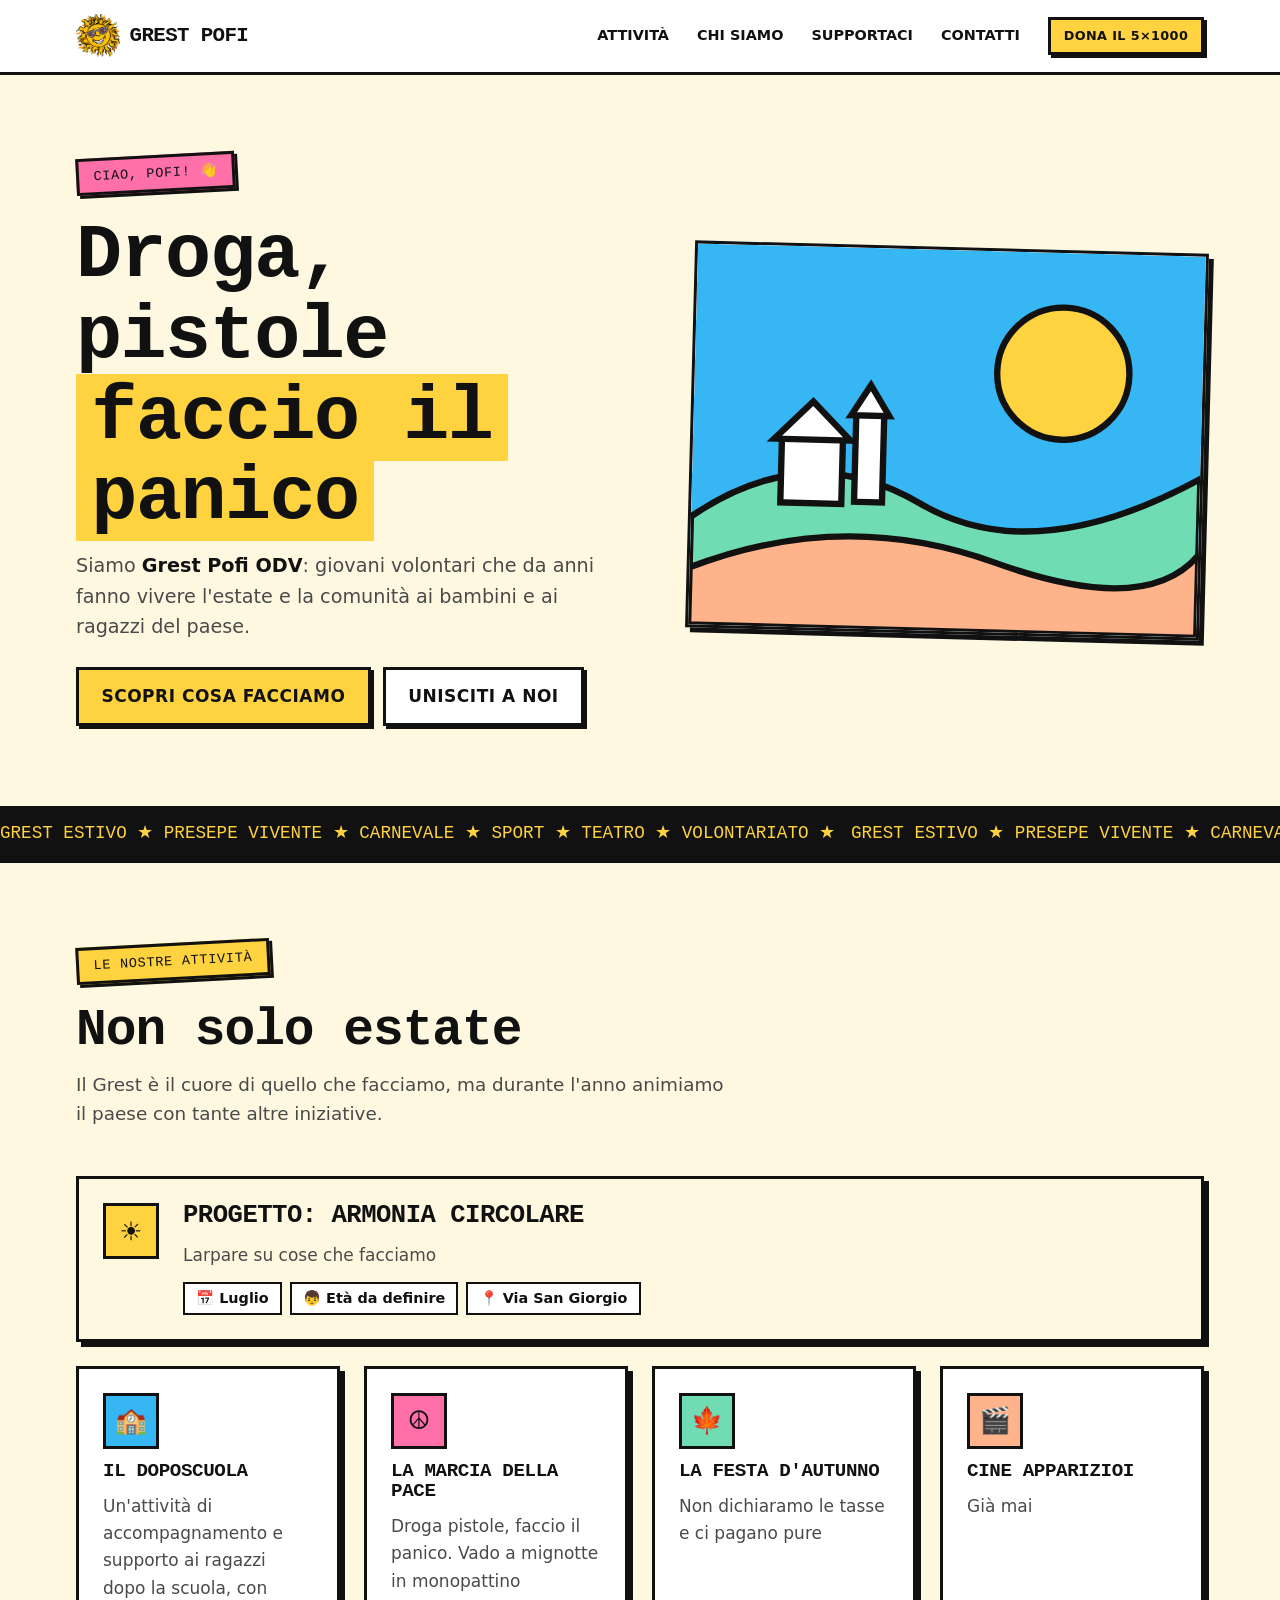
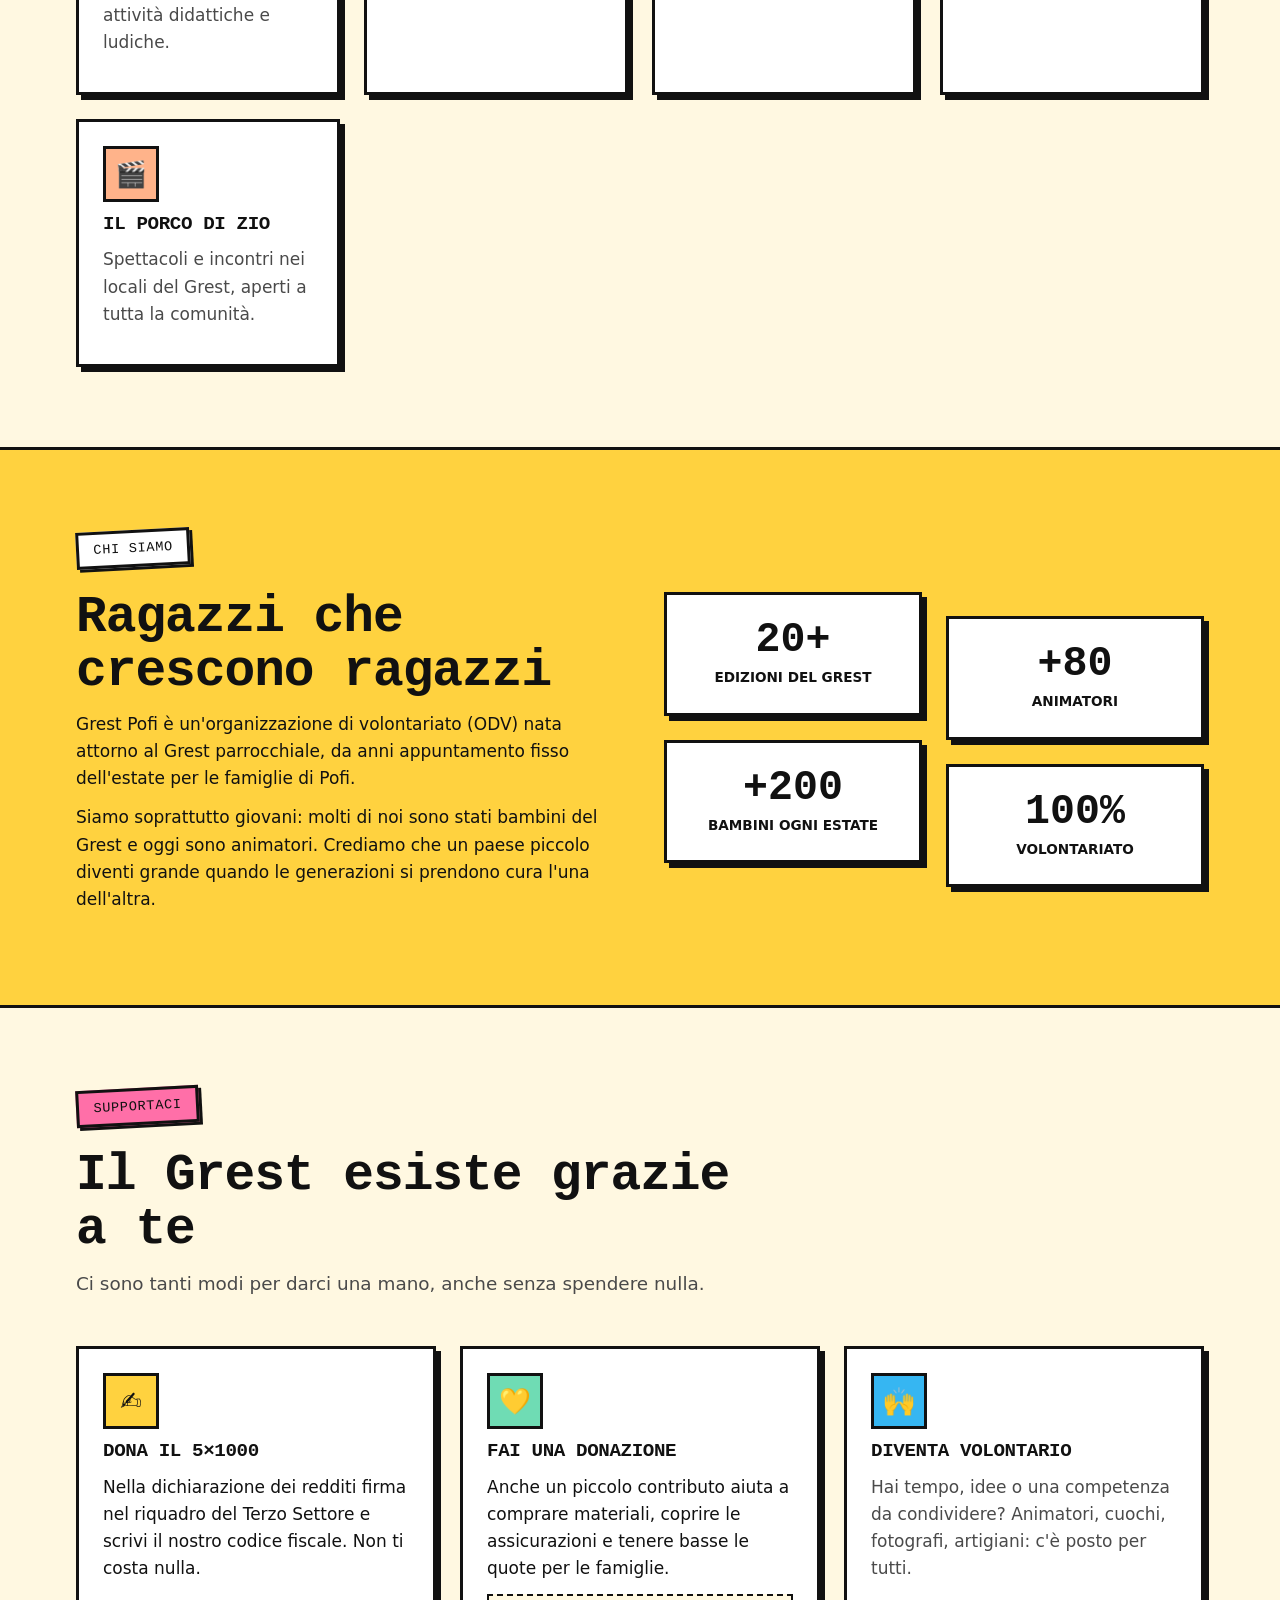
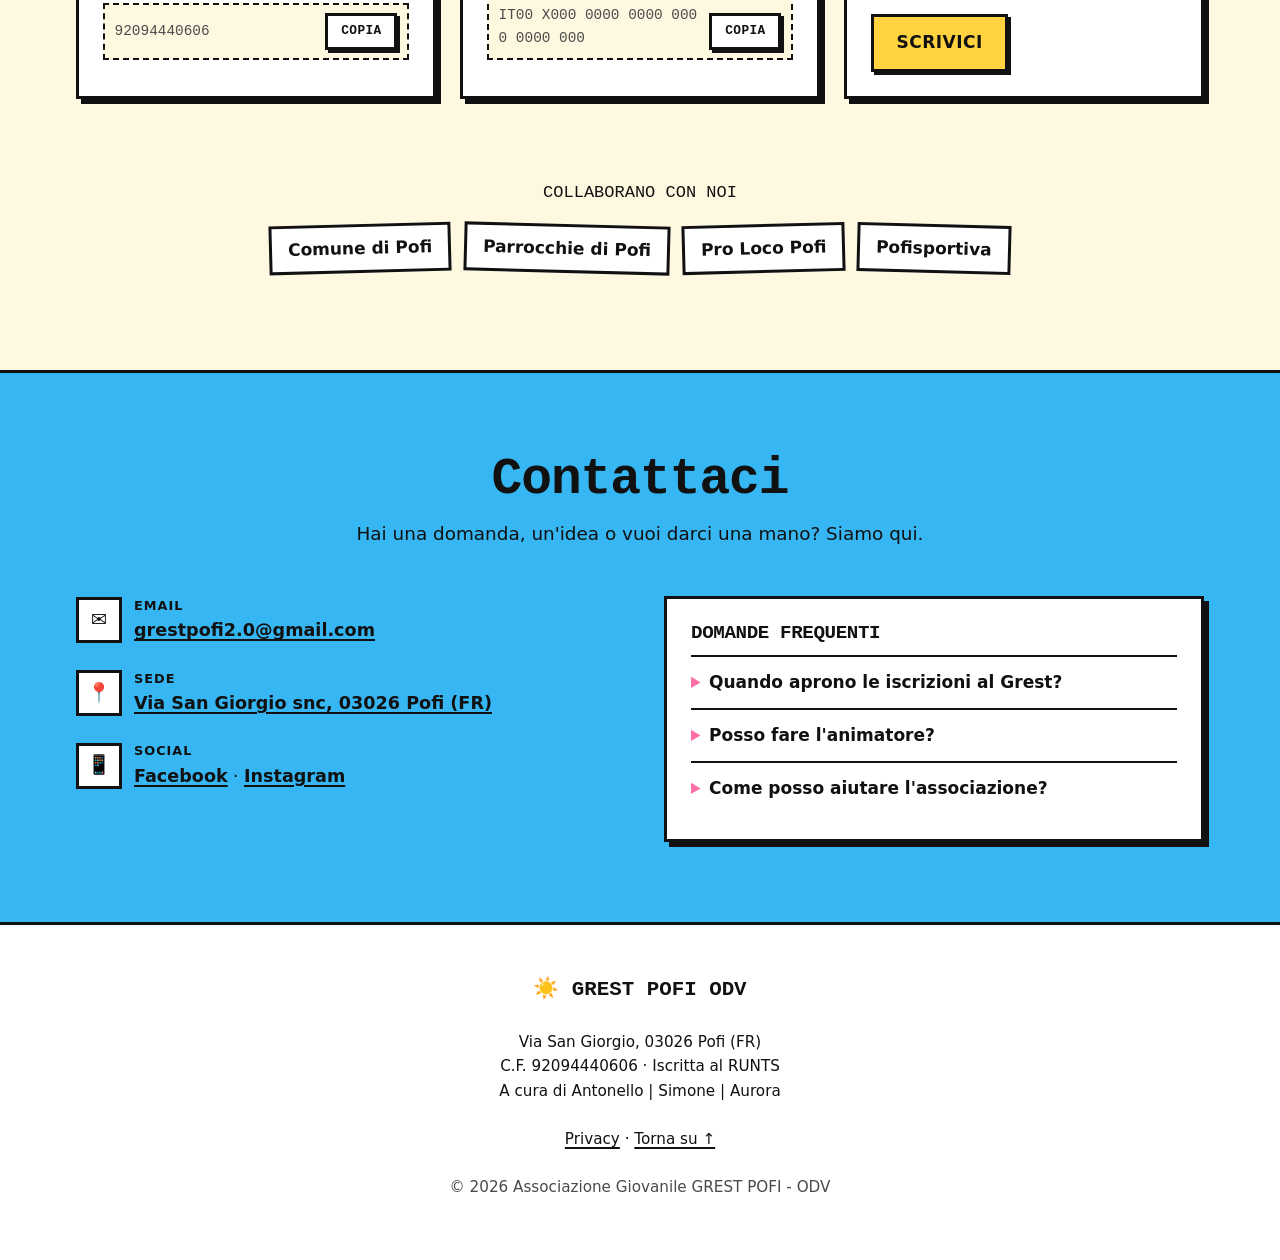
==== index.html @ de5d5ca7 "Piccoli aggiustamenti" ====
<!DOCTYPE html>
<html lang="it">

<head>
  <meta charset="UTF-8">
  <meta name="viewport" content="width=device-width, initial-scale=1.0">
  <title>Grest Pofi ODV – Estate, comunità e volontariato a Pofi</title> 
  <meta name="description" content="Grest Pofi ODV: associazione di volontariato che da anni organizza il Grest estivo e iniziative per bambini, ragazzi e famiglie a Pofi (FR).">
  <link rel="icon" href="img/SOLESPILLA.png" type="image/svg+xml">

  <!-- Anteprima quando il link viene condiviso su WhatsApp/Facebook -->
  <meta property="og:title" content="Grest Pofi ODV">
  <meta property="og:description" content="Estate, comunità e volontariato a Pofi (FR).">
  <meta property="og:type" content="website">

  <!-- DA FARE: aggiungere un'immagine 1200x630 e il dominio definitivo -->
  <!-- <meta property="og:image" content="https://www.grestpofi.it/img/anteprima.jpg"> -->

  <link rel="stylesheet" href="css/style.css">
</head>


<body>
  
  <a class="skip-link" href="#attivita">Salta al contenuto</a>

  <!-- ===================== MENU ===================== -->
  <header class="site-header">
    <nav class="nav container" aria-label="Menu principale">
      <a href="#home" class="nav__logo">
        <img src="img/SOLESPILLA.png" alt="" width="44" height="40">
        <span>GREST POFI</span>
      </a>

      <button class="nav__toggle" aria-expanded="false" aria-controls="nav-menu">
        <span class="sr-only">Apri il menu</span>
        <span class="nav__burger" aria-hidden="true"></span>
      </button>

      <ul class="nav__menu" id="nav-menu">
        <li><a href="#attivita">Attività</a></li>
        <li><a href="#chi-siamo">Chi siamo</a></li>
        <li><a href="#supportaci">Supportaci</a></li>
        <li><a href="#contatti">Contatti</a></li>
        <!-- Quando gli articoli saranno pronti, togliete il commento alla riga sotto -->
        <!-- <li><a href="articoli.html">Articoli</a></li> -->
        <li><a href="#supportaci" class="btn btn--primary btn--small">Dona il 5×1000</a></li>
      </ul>
    </nav>
  </header>

  <main>

    <!-- ===================== 1. SPLASH ===================== -->
    <section class="hero" id="home">
      <div class="container hero__inner">
        <div class="hero__text">
          <p class="sticker sticker--pink">Ciao, Pofi! 👋</p>
          <h1 class="hero__title">
            Droga, pistole<br>
            <span class="highlight">faccio il panico</span>
          </h1>
          <p class="hero__subtitle">
            Siamo <strong>Grest Pofi ODV</strong>: giovani volontari che da anni fanno vivere
            l'estate e la comunità ai bambini e ai ragazzi del paese.
          </p>
          <div class="hero__actions">
            <a href="#attivita" class="btn btn--primary">Scopri cosa facciamo</a>
            <a href="#supportaci" class="btn">Unisciti a noi</a>
          </div>
        </div>

        <!-- Riquadro immagine: sostituite il disegno con una foto
             <img src="img/hero.jpg" alt="Descrizione della foto"> -->
        <figure class="hero__media box">
          <svg viewBox="0 0 400 300" role="img" aria-label="Illustrazione: il sole sopra le colline di Pofi">
            <rect width="400" height="300" fill="var(--c-sky)"/>
            <circle cx="290" cy="95" r="52" fill="var(--c-sun)" stroke="var(--c-ink)" stroke-width="5"/>
            <path d="M0 215 Q90 150 180 200 T400 175 V300 H0Z" fill="var(--c-mint)" stroke="var(--c-ink)" stroke-width="5"/>
            <path d="M0 255 Q120 205 240 245 T400 235 V300 H0Z" fill="var(--c-peach)" stroke="var(--c-ink)" stroke-width="5"/>
            <g fill="var(--c-paper)" stroke="var(--c-ink)" stroke-width="5">
              <rect x="70" y="150" width="48" height="52"/>
              <path d="M64 152 L94 122 L124 152Z"/>
              <rect x="128" y="130" width="22" height="70"/>
              <path d="M124 132 L139 108 L154 132Z"/>
            </g>
          </svg>
        </figure>
      </div>

      <!-- Nastro scorrevole: per cambiare le parole modificate entrambe le liste -->
      <div class="ribbon" aria-hidden="true">
        <div class="ribbon__track">
          <span>Grest estivo ★ Presepe Vivente ★ Carnevale ★ Sport ★ Teatro ★ Volontariato ★</span>
          <span>Grest estivo ★ Presepe Vivente ★ Carnevale ★ Sport ★ Teatro ★ Volontariato ★</span>
        </div>
      </div>
    </section>

    <!-- ===================== 2. LE NOSTRE ATTIVITÀ ===================== -->
    <section class="section" id="attivita">
      <div class="container">
        <header class="section__head">
          <p class="sticker">Le nostre attività</p>
          <h2>Non solo estate</h2>
          <p>Il Grest è il cuore di quello che facciamo, ma durante l'anno animiamo il paese con tante altre iniziative.</p>
        </header>

        <!-- Per aggiungere un'attività: copiate un blocco <article class="card"> ... </article>
             Colori dell'icona: icon--sun, icon--pink, icon--sky, icon--mint, icon--peach -->
        <div class="cards">
          <article class="card card--featured">
            <div class="icon icon--sun" aria-hidden="true">☀️</div>
            <div>
              <h3>Progetto: Armonia Circolare</h3>
              <p>Larpare su cose che facciamo </p>
              <!-- DA COMPLETARE: età, periodo, orari -->
              <ul class="tags">
                <li>📅 Luglio</li>
                <li>👦 Età da definire</li>
                <li>📍 Via San Giorgio</li>
              </ul>
            </div>
          </article>

          <article class="card">
            <div class="icon icon--sky" aria-hidden="true">🏫</div>
            <h3>Il Doposcuola</h3>
            <p>Un'attività di accompagnamento e supporto ai ragazzi dopo la scuola, con attività didattiche e ludiche.</p>
          </article>

          <article class="card">
            <div class="icon icon--pink" aria-hidden="true">☮️</div>
            <h3>La Marcia della pace</h3>
            <p>Droga pistole, faccio il panico. Vado a mignotte in monopattino</p>
          </article>

          <article class="card">
            <div class="icon icon--mint" aria-hidden="true">🍁</div>
            <h3>La festa d'autunno</h3>
            <p>Non dichiaramo le tasse e ci pagano pure</p>
          </article>

          <article class="card">
            <div class="icon icon--peach" aria-hidden="true">🎬</div>
            <h3>Cine apparizioi</h3>
            <p>Già mai</p>
          </article>

            <article class="card">
            <div class="icon icon--peach" aria-hidden="true">🎬</div>
            <h3>Il porco di Zio</h3>
            <p>Spettacoli e incontri nei locali del Grest, aperti a tutta la comunità.</p>
          </article>


        </div>
      </div>
    </section>

    <!-- ===================== 3. CHI SIAMO ===================== -->
    <section class="section section--sun" id="chi-siamo">
      <div class="container split">
        <div>
          <p class="sticker sticker--paper">Chi siamo</p>
          <h2>Ragazzi che crescono ragazzi</h2>
          <p>
            Grest Pofi è un'organizzazione di volontariato (ODV) nata attorno al Grest parrocchiale,
            da anni appuntamento fisso dell'estate per le famiglie di Pofi.
          </p>
          <p>
            Siamo soprattutto giovani: molti di noi sono stati bambini del Grest e oggi sono animatori.
            Crediamo che un paese piccolo diventi grande quando le generazioni si prendono cura l'una dell'altra.
          </p>
        </div>

        <!-- DA COMPLETARE: numeri veri -->
        <div class="stats">
          <p class="box stat"><strong>20+</strong> <span>Edizioni del Grest</span></p>
          <p class="box stat"><strong>+80</strong> <span>Animatori</span></p>
          <p class="box stat"><strong>+200</strong> <span>Bambini ogni estate</span></p>
          <p class="box stat"><strong>100%</strong> <span>Volontariato</span></p>
        </div>
      </div>
    </section>

    <!-- ===================== 4. SUPPORTACI ===================== -->
    <section class="section" id="supportaci">
      <div class="container">
        <header class="section__head">
          <p class="sticker sticker--pink">Supportaci</p>
          <h2>Il Grest esiste grazie a te</h2>
          <p>Ci sono tanti modi per darci una mano, anche senza spendere nulla.</p>
        </header>

        <div class="cards cards--3">
          <article class="card">
            <div class="icon icon--sun" aria-hidden="true">✍️</div>
            <h3>Dona il 5×1000</h3>
            <p>Nella dichiarazione dei redditi firma nel riquadro del Terzo Settore e scrivi il nostro codice fiscale. Non ti costa nulla.</p>
            <p class="code-box">
              <span class="sr-only">Codice fiscale:</span>
              <!-- DA COMPLETARE --> <span id="cf">92094440606
              </span>
              <button class="btn btn--small" data-copy="#cf">Copia</button>
            </p>
          </article>

          <article class="card">
            <div class="icon icon--mint" aria-hidden="true">💛</div>
            <h3>Fai una donazione</h3>
            <p>Anche un piccolo contributo aiuta a comprare materiali, coprire le assicurazioni e tenere basse le quote per le famiglie.</p>
            <p class="code-box">
              <span class="sr-only">IBAN:</span>
              <!-- DA COMPLETARE --> <span id="iban">IT00 X000 0000 0000 0000 0000 000</span>
              <button class="btn btn--small" data-copy="#iban">Copia</button>
            </p>
          </article>

          <article class="card">
            <div class="icon icon--sky" aria-hidden="true">🙌</div>
            <h3>Diventa volontario</h3>
            <p>Hai tempo, idee o una competenza da condividere? Animatori, cuochi, fotografi, artigiani: c'è posto per tutti.</p>
            <a class="btn btn--primary" href="#contatti">Scrivici</a>
          </article>
        </div>

        <!-- Partner e sponsor: in futuro potete mettere i loghi al posto dei nomi -->
        <div class="partners">
          <p class="partners__title">Collaborano con noi</p>
          <ul class="partners__list">
            <li>Comune di Pofi</li>
            <li>Parrocchie di Pofi</li>
            <li>Pro Loco Pofi</li>
            <li>Pofisportiva</li>
          </ul>
        </div>
      </div>
    </section>

    <!-- ===================== 5. CONTATTACI ===================== -->
    <section class="section section--sky" id="contatti">
      <div class="container">
        <header class="section__head section__head--center">
          <h2>Contattaci</h2>
          <p>Hai una domanda, un'idea o vuoi darci una mano? Siamo qui.</p>
        </header>

        <div class="split split--top">
          <ul class="contact-list">
            <li>
              <span class="icon icon--small" aria-hidden="true">✉️</span>
              <div>
                <span class="contact-list__label">Email</span>
                <a href="mailto:grestpofi2.0@gmail.com">grestpofi2.0@gmail.com</a>
              </div>
            </li>
            <li>
              <span class="icon icon--small" aria-hidden="true">📍</span>
              <div>
                <span class="contact-list__label">Sede</span>
                <!-- Link a Google Maps invece della mappa incorporata: niente cookie, niente banner -->
                <a href="https://www.google.com/maps/search/?api=1&query=Via+San+Giorgio+03026+Pofi+FR" target="_blank" rel="noopener">
                  Via San Giorgio snc, 03026 Pofi (FR)
                </a>
              </div>
            </li>
            <li>
              <span class="icon icon--small" aria-hidden="true">📱</span>
              <div>
                <span class="contact-list__label">Social</span>
                <a href="https://www.facebook.com/GrestPofiPagina" target="_blank" rel="noopener">Facebook</a>
                ·
                <!-- DA VERIFICARE: indirizzo esatto del profilo Instagram -->
                <a href="https://www.instagram.com/grestpofi" target="_blank" rel="noopener">Instagram</a>
              </div>
            </li>
          </ul>

          <div class="card faq">
            <h3>Domande frequenti</h3>
            <details>
              <summary>Quando aprono le iscrizioni al Grest?</summary>
              <p>Di solito tra maggio e giugno. Pubblicheremo date e modalità qui sul sito.</p>
            </details>
            <details>
              <summary>Posso fare l'animatore?</summary>
              <p>Sì! Scrivici una email: ti spieghiamo età minima e percorso di formazione.</p>
            </details>
            <details>
              <summary>Come posso aiutare l'associazione?</summary>
              <p>Con il 5×1000, una donazione o il tuo tempo: trovi tutto nella sezione <a href="#supportaci">Supportaci</a>.</p>
            </details>
          </div>
        </div>
      </div>
    </section>

  </main>

  <!-- ===================== FOOTER ===================== -->
  <footer class="site-footer">
    <div class="container site-footer__inner">
      <p class="site-footer__brand">☀️ GREST POFI ODV</p>
      <p>
        Via San Giorgio, 03026 Pofi (FR)<br>
        C.F. 92094440606 · Iscritta al RUNTS<br>
        A cura di Antonello | Simone | Aurora
      </p>
      <p>
        <a href="privacy.html">Privacy</a> ·
        <a href="#home">Torna su ↑</a>
      </p>
      <p class="site-footer__copy">© <span data-year></span> Associazione Giovanile GREST POFI - ODV</p>
    </div>
  </footer>

  <script src="js/main.js"></script>
</body>
</html>
---- css/style.css ----
/* =========================================================
   GREST POFI ODV – Foglio di stile
   ---------------------------------------------------------
   Stile: "neo-brutalista" – bordi neri spessi, ombre piene
   sfalsate, angoli vivi, colori accesi da estate.

   PER IL DESIGNER: quasi tutto si cambia dalle VARIABILI
   della sezione 1 (colori, font, bordi, ombre, spazi).

   Indice:
   1. Variabili (design token)
   2. Font
   3. Base
   4. Componenti riutilizzabili (box, sticker, icon, btn, tags)
   5. Menu
   6. Sezioni della home
   7. Footer
   8. Articoli e pagine interne
   ========================================================= */


/* ---------- 1. VARIABILI ---------- */
:root {
  /* Palette */
  --c-ink:   #111111;   /* nero "inchiostro": testi, bordi, ombre */
  --c-paper: #ffffff;   /* card */
  --c-bg:    #fff8e1;   /* sfondo crema */
  --c-sun:   #ffd23f;   /* giallo sole – colore guida del Grest */
  --c-pink:  #ff6fa8;
  --c-sky:   #36b6f2;
  --c-mint:  #6fdcb4;
  --c-peach: #ffb38a;
  --c-muted: #4a4a4a;   /* testo secondario */

  /* Font (vedi sezione 2) */
  --font-body:    "Space Grotesk", system-ui, -apple-system, "Segoe UI", Roboto, sans-serif;
  --font-heading: "Space Mono", ui-monospace, "SF Mono", Menlo, Consolas, monospace;

  /* Il "tratto" brutalista */
  --border:    3px solid var(--c-ink);
  --shadow:    5px 5px 0 var(--c-ink);
  --shadow-sm: 3px 3px 0 var(--c-ink);
  --shadow-lg: 8px 8px 0 var(--c-ink);
  --radius:    0;      /* provate 12px per un look più morbido */

  /* Misure */
  --container: 1160px;
  --gutter:    1rem;
  --space-s:   .75rem;
  --space-m:   1.5rem;
  --space-l:   3rem;
  --space-xl:  5rem;
  --header-h:  72px;
}


/* ---------- 2. FONT ----------
   Space Grotesk (testi) e Space Mono (titoli) sono gratuiti.
   Mettete i file .woff2 nella cartella /fonts con questi nomi
   (istruzioni nel LEGGIMI). Finché non ci sono, il sito usa
   automaticamente i font di sistema. */
@font-face {
  font-family: "Space Grotesk";
  src: url("../fonts/space-grotesk-latin-variable.woff2") format("woff2");
  font-weight: 300 700;
  font-display: swap;
}
@font-face {
  font-family: "Space Mono";
  src: url("../fonts/space-mono-latin-700-normal.woff2") format("woff2");
  font-weight: 700;
  font-display: swap;
}


/* ---------- 3. BASE ---------- */
*, *::before, *::after { box-sizing: border-box; }

html { scroll-behavior: smooth; scroll-padding-top: calc(var(--header-h) + 8px); }

body {
  margin: 0;
  font-family: var(--font-body);
  font-size: 1.0625rem;
  line-height: 1.6;
  color: var(--c-ink);
  background: var(--c-bg);
}

h1, h2, h3 {
  font-family: var(--font-heading);
  font-weight: 700;
  line-height: 1.05;
  letter-spacing: -.02em;
  margin: 0 0 var(--space-s);
}
h2 { font-size: clamp(2rem, 5vw, 3.2rem); }
h3 { font-size: 1.2rem; text-transform: uppercase; }
p  { margin: 0 0 var(--space-s); }

img, svg { max-width: 100%; height: auto; display: block; }

a { color: var(--c-ink); text-decoration-thickness: 2px; text-underline-offset: 3px; }
a:hover { background: var(--c-sun); }

:focus-visible { outline: 3px solid var(--c-pink); outline-offset: 3px; }

.container { width: 100%; max-width: var(--container); margin-inline: auto; padding-inline: var(--gutter); }

.sr-only {
  position: absolute; width: 1px; height: 1px;
  overflow: hidden; clip: rect(0 0 0 0); white-space: nowrap;
}

.skip-link { position: absolute; left: -999px; top: 0; }
.skip-link:focus { left: var(--gutter); top: var(--gutter); z-index: 100; background: var(--c-sun); padding: .5rem 1rem; border: var(--border); }

@media (prefers-reduced-motion: reduce) {
  html { scroll-behavior: auto; }
  *, *::before, *::after { animation: none !important; transition: none !important; }
}


/* ---------- 4. COMPONENTI ---------- */

/* Riquadro brutalista di base: bordo + ombra */
.box {
  background: var(--c-paper);
  border: var(--border);
  border-radius: var(--radius);
  box-shadow: var(--shadow);
}

/* Etichetta tipo "adesivo", leggermente ruotata */
.sticker {
  display: inline-block;
  margin-bottom: var(--space-m);
  padding: .3rem .9rem;
  font-family: var(--font-heading);
  font-size: .85rem;
  text-transform: uppercase;
  letter-spacing: .05em;
  background: var(--c-sun);
  border: var(--border);
  box-shadow: var(--shadow-sm);
  transform: rotate(-3deg);
}
.sticker--pink  { background: var(--c-pink); }
.sticker--paper { background: var(--c-paper); }

/* Evidenziatore dietro una parola */
.highlight { background: var(--c-sun); padding-inline: .2em; box-decoration-break: clone; -webkit-box-decoration-break: clone; }

/* Quadratino colorato con icona */
.icon {
  display: grid; place-items: center;
  width: 56px; height: 56px; flex-shrink: 0;
  font-size: 1.6rem;
  background: var(--c-paper);
  border: var(--border);
  margin-bottom: var(--space-s);
}
.icon--small { width: 46px; height: 46px; font-size: 1.2rem; margin: 0; }
.icon--sun   { background: var(--c-sun); }
.icon--pink  { background: var(--c-pink); }
.icon--sky   { background: var(--c-sky); }
.icon--mint  { background: var(--c-mint); }
.icon--peach { background: var(--c-peach); }

/* Pulsanti */
.btn {
  display: inline-block;
  padding: .8rem 1.4rem;
  font: inherit; font-weight: 700;
  text-transform: uppercase; letter-spacing: .03em;
  color: var(--c-ink); text-decoration: none;
  background: var(--c-paper);
  border: var(--border);
  border-radius: var(--radius);
  box-shadow: var(--shadow-sm);
  cursor: pointer;
  transition: transform .12s, box-shadow .12s;
}
.btn:hover  { background: var(--c-paper); transform: translate(-2px, -2px); box-shadow: var(--shadow); }
.btn:active { transform: translate(3px, 3px); box-shadow: none; }
.btn--primary, .btn--primary:hover { background: var(--c-sun); }
.btn--small { padding: .35rem .8rem; font-size: .8rem; }

/* Etichette piccole (es. data, età, luogo) */
.tags { display: flex; flex-wrap: wrap; gap: .5rem; list-style: none; padding: 0; margin: var(--space-s) 0 0; }
.tags li { padding: .2rem .7rem; font-weight: 600; font-size: .9rem; background: var(--c-paper); border: 2px solid var(--c-ink); }


/* ---------- 5. MENU ---------- */
.site-header {
  position: sticky; top: 0; z-index: 50;
  background: var(--c-paper);
  border-bottom: var(--border);
}

.nav { display: flex; align-items: center; justify-content: space-between; height: var(--header-h); }

.nav__logo {
  display: flex; align-items: center; gap: .6rem;
  font-family: var(--font-heading); font-size: 1.3rem; font-weight: 700; letter-spacing: -.03em;
  text-decoration: none;
}
.nav__logo:hover { background: none; }

.nav__menu { display: flex; align-items: center; gap: .25rem; list-style: none; margin: 0; padding: 0; }
.nav__menu a:not(.btn) {
  display: block; padding: .35rem .75rem;
  font-weight: 700; font-size: .9rem; text-transform: uppercase;
  text-decoration: none;
}
.nav__menu li:last-child { margin-left: .75rem; }

.nav__toggle { display: none; background: var(--c-sun); border: var(--border); padding: .6rem .5rem; cursor: pointer; }
.nav__burger, .nav__burger::before, .nav__burger::after {
  display: block; width: 22px; height: 3px; background: var(--c-ink); position: relative;
}
.nav__burger::before, .nav__burger::after { content: ""; position: absolute; }
.nav__burger::before { top: -7px; }
.nav__burger::after  { top:  7px; }

@media (max-width: 860px) {
  .nav__toggle { display: block; }
  .nav__menu {
    display: none;
    position: absolute; top: var(--header-h); left: 0; right: 0;
    flex-direction: column; align-items: stretch; gap: 0;
    background: var(--c-paper); border-bottom: var(--border);
    padding: var(--space-s) var(--gutter) var(--space-m);
  }
  .nav__menu.is-open { display: flex; }
  .nav__menu a:not(.btn) { padding: .8rem 0; font-size: 1rem; border-bottom: 2px solid var(--c-bg); }
  .nav__menu li:last-child { margin: var(--space-s) 0 0; }
  .nav__menu .btn { display: block; text-align: center; }
}


/* ---------- 6. SEZIONI ---------- */
.section { padding-block: var(--space-xl); border-bottom: var(--border); }
.section--sun { background: var(--c-sun); }
.section--sky { background: var(--c-sky); }

.section__head { max-width: 660px; margin-bottom: var(--space-l); }
.section__head p:last-child { font-size: 1.15rem; color: var(--c-muted); }
.section__head--center { margin-inline: auto; text-align: center; }
.section--sky .section__head p:last-child { color: var(--c-ink); }

/* Splash / hero */
.hero { border-bottom: var(--border); overflow: hidden; }
.hero__inner {
  display: grid; gap: var(--space-l); align-items: center;
  grid-template-columns: 1.1fr 1fr;
  padding-block: var(--space-xl);
}
.hero__title { font-size: clamp(2.6rem, 7vw, 4.8rem); }
.hero__subtitle { max-width: 34rem; font-size: 1.2rem; color: var(--c-muted); }
.hero__subtitle strong { color: var(--c-ink); }
.hero__actions { display: flex; flex-wrap: wrap; gap: var(--space-s); margin-top: var(--space-m); }
.hero__media { margin: 0; overflow: hidden; transform: rotate(1.5deg); }
.hero__media img { width: 100%; aspect-ratio: 4 / 3; object-fit: cover; }

@media (max-width: 860px) {
  .hero__inner { grid-template-columns: 1fr; padding-block: var(--space-l); }
  .hero__media { transform: none; }
}

/* Nastro scorrevole */
.ribbon {
  overflow: hidden;
  background: var(--c-ink); color: var(--c-sun);
  font-family: var(--font-heading); font-size: 1.1rem; text-transform: uppercase;
  padding-block: .8rem;
}
.ribbon__track { display: flex; width: max-content; animation: scorri 30s linear infinite; }
.ribbon__track span { padding-right: 1rem; white-space: nowrap; }
@keyframes scorri { to { transform: translateX(-50%); } }

/* Card */
.cards { display: grid; gap: var(--space-m); grid-template-columns: repeat(auto-fit, minmax(250px, 1fr)); }
.cards--3 { grid-template-columns: repeat(auto-fit, minmax(280px, 1fr)); }

.card {
  display: flex; flex-direction: column; align-items: flex-start;
  padding: var(--space-m);
  background: var(--c-paper);
  border: var(--border);
  border-radius: var(--radius);
  box-shadow: var(--shadow);
  transition: transform .15s, box-shadow .15s;
}
.card:hover { transform: translate(-2px, -2px); box-shadow: var(--shadow-lg); }
.card p:last-of-type { color: var(--c-muted); }
.card .btn { margin-top: auto; }

.card--featured {
  grid-column: 1 / -1;
  flex-direction: row; gap: var(--space-m);
  background: var(--c-bg);
}
.card--featured h3 { font-size: 1.6rem; }
@media (max-width: 600px) { .card--featured { flex-direction: column; } }

/* Due colonne */
.split { display: grid; gap: var(--space-l); grid-template-columns: 1fr 1fr; align-items: center; }
.split--top { align-items: start; }
@media (max-width: 860px) { .split { grid-template-columns: 1fr; } }

/* Numeri in "Chi siamo" */
.stats { display: grid; grid-template-columns: 1fr 1fr; gap: var(--space-m); }
.stat { margin: 0; padding: var(--space-m); text-align: center; }
.stat:nth-child(even) { transform: translateY(var(--space-m)); }
.stat strong { display: block; font-family: var(--font-heading); font-size: 2.6rem; line-height: 1; }
.stat span { display: block; margin-top: .4rem; font-size: .85rem; font-weight: 700; text-transform: uppercase; }

/* Supportaci */
.code-box {
  display: flex; align-items: center; justify-content: space-between; gap: .5rem;
  width: 100%;
  font-family: var(--font-heading); font-size: .9rem;
  background: var(--c-bg); border: 2px dashed var(--c-ink);
  padding: .5rem .6rem;
  word-break: break-all;
  margin-top: auto;
}
.code-box .btn { flex-shrink: 0; white-space: nowrap; }

.partners { margin-top: var(--space-xl); text-align: center; }
.partners__title { font-family: var(--font-heading); text-transform: uppercase; }
.partners__list { display: flex; flex-wrap: wrap; justify-content: center; gap: var(--space-s); list-style: none; padding: 0; }
.partners__list li { padding: .5rem 1rem; font-weight: 700; background: var(--c-paper); border: var(--border); }
.partners__list li:nth-child(odd)  { transform: rotate(-1.5deg); }
.partners__list li:nth-child(even) { transform: rotate(1.5deg); }

/* Contatti */
.contact-list { list-style: none; padding: 0; margin: 0; display: grid; gap: var(--space-m); }
.contact-list li { display: flex; align-items: center; gap: var(--space-s); }
.contact-list .icon { background: var(--c-paper); }
.contact-list__label { display: block; font-size: .8rem; font-weight: 700; text-transform: uppercase; letter-spacing: .08em; }
.contact-list a { font-weight: 600; font-size: 1.1rem; word-break: break-word; }

.faq:hover { transform: none; box-shadow: var(--shadow); }
.faq details { width: 100%; border-top: 2px solid var(--c-ink); padding: var(--space-s) 0; }
.faq summary { cursor: pointer; font-weight: 700; }
.faq summary::marker { color: var(--c-pink); }
.faq details p { margin-top: .5rem; }


/* ---------- 7. FOOTER ---------- */
.site-footer { background: var(--c-paper); padding-block: var(--space-l); font-size: .95rem; }
.site-footer__inner { display: grid; gap: var(--space-s); text-align: center; justify-items: center; }
.site-footer__brand { font-family: var(--font-heading); font-size: 1.3rem; font-weight: 700; }
.site-footer__copy { color: var(--c-muted); }


/* ---------- 8. ARTICOLI E PAGINE INTERNE ---------- */
.page-head { padding-block: var(--space-l) var(--space-m); }
.page-head h1 { font-size: clamp(2.4rem, 6vw, 3.6rem); }

.article-list { display: grid; gap: var(--space-m); grid-template-columns: repeat(auto-fit, minmax(280px, 1fr)); padding-bottom: var(--space-xl); }
.article-card { padding: 0; text-decoration: none; overflow: hidden; }
.article-card:hover { background: var(--c-paper); }
.article-card img { width: 100%; aspect-ratio: 16 / 9; object-fit: cover; border-bottom: var(--border); }
.article-card__body { padding: var(--space-m); }
.article-card h2 { font-size: 1.35rem; }

.meta { font-size: .9rem; font-weight: 600; color: var(--c-muted); }

.article { max-width: 720px; margin-inline: auto; padding-block: var(--space-l) var(--space-xl); }
.article h1 { font-size: clamp(2rem, 5vw, 3rem); }
.article__cover { border: var(--border); box-shadow: var(--shadow); margin-block: var(--space-m); }
.article__body h2 { font-size: 1.6rem; margin-top: var(--space-l); }
.article__body img { border: var(--border); margin-block: var(--space-m); }
.article__body blockquote {
  margin: var(--space-m) 0; padding: var(--space-m);
  background: var(--c-sun); border: var(--border); box-shadow: var(--shadow-sm);
  font-weight: 600;
}
.article__body blockquote p { margin: 0; }

.notice { padding: var(--space-m); background: var(--c-peach); border: var(--border); box-shadow: var(--shadow-sm); }
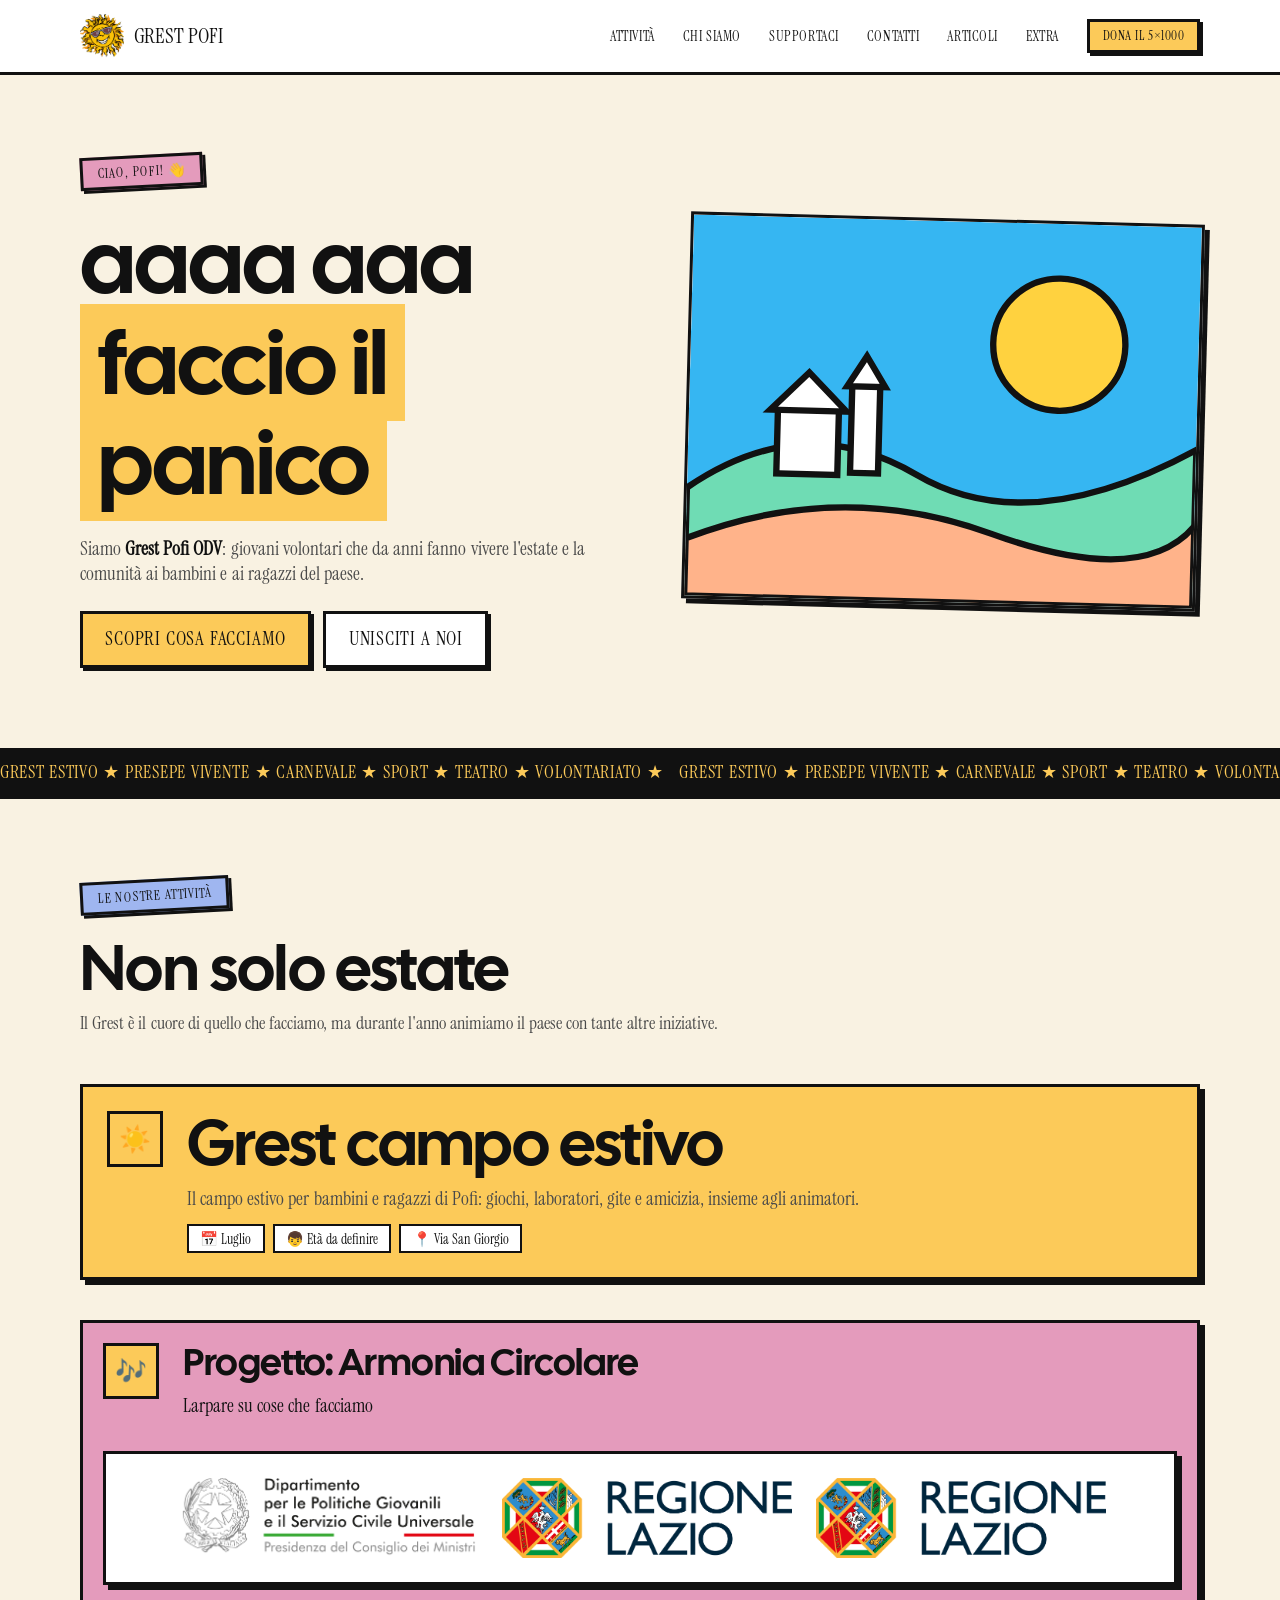
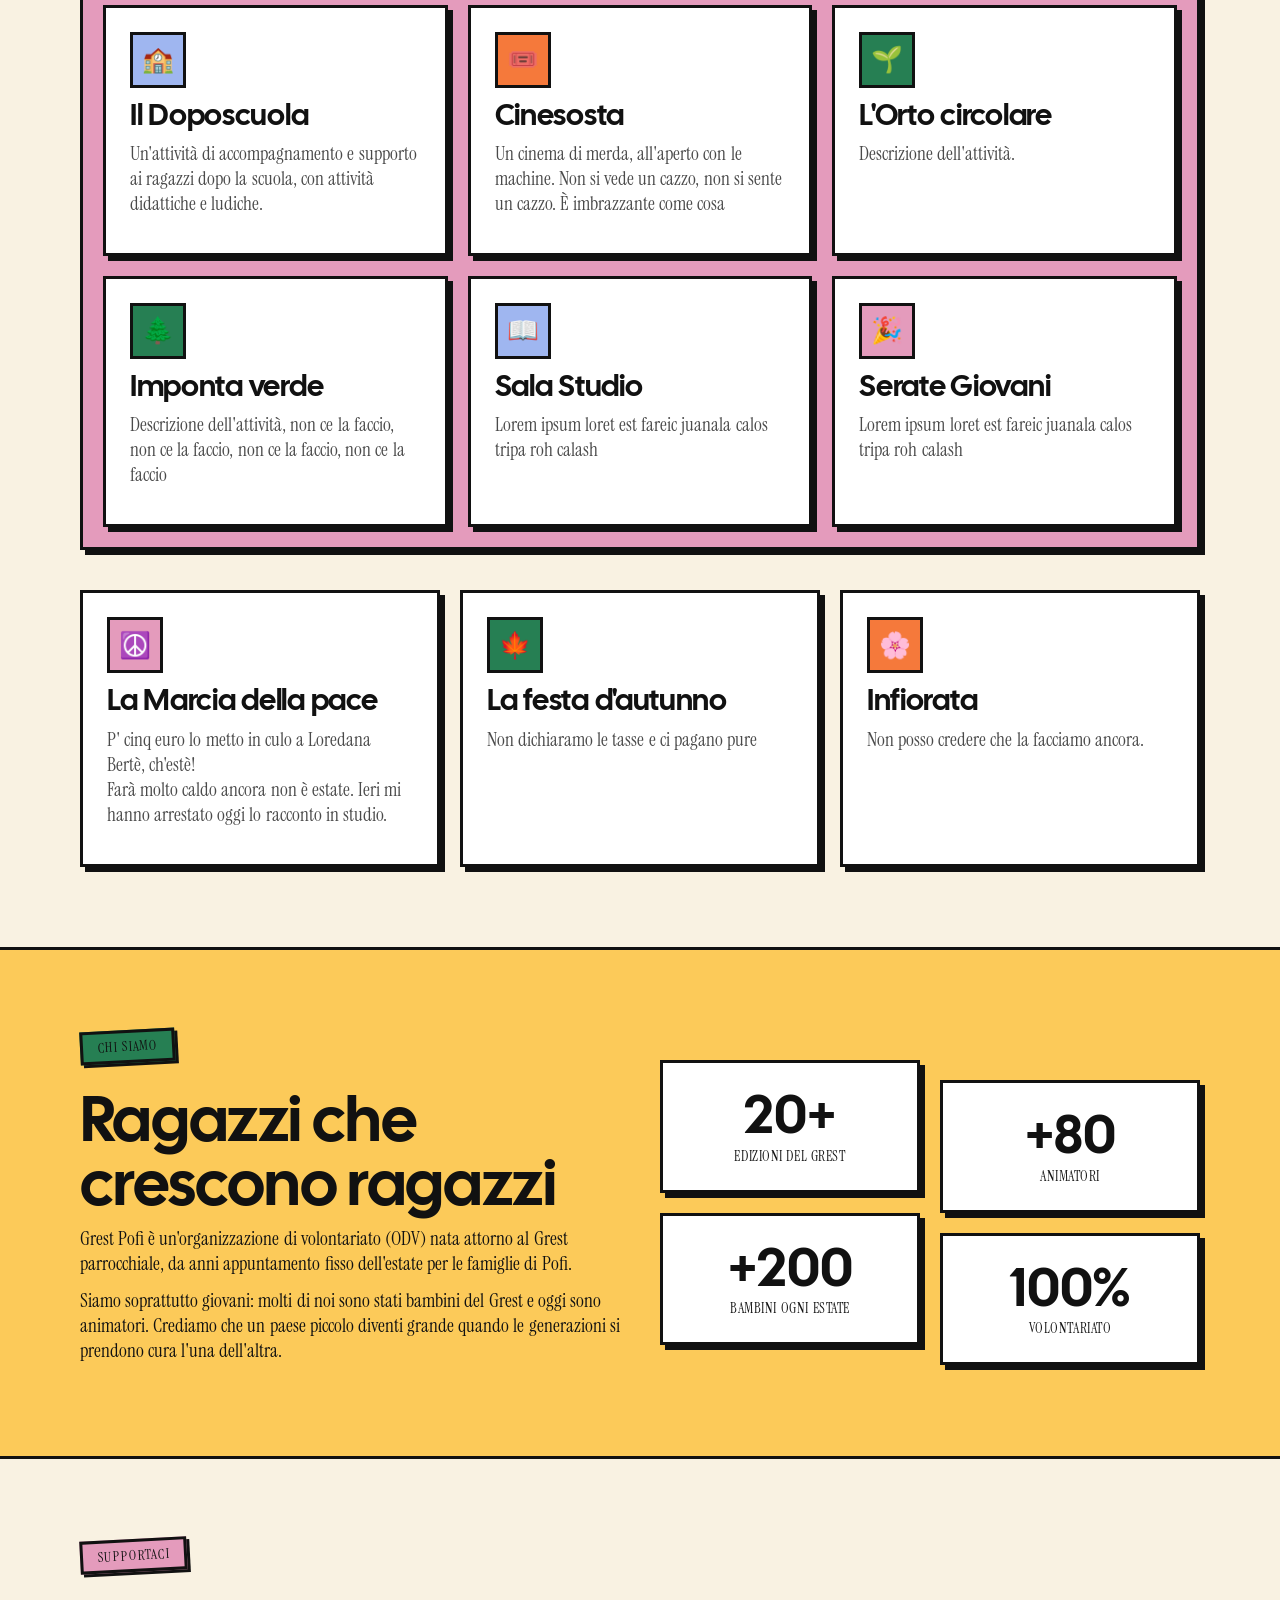
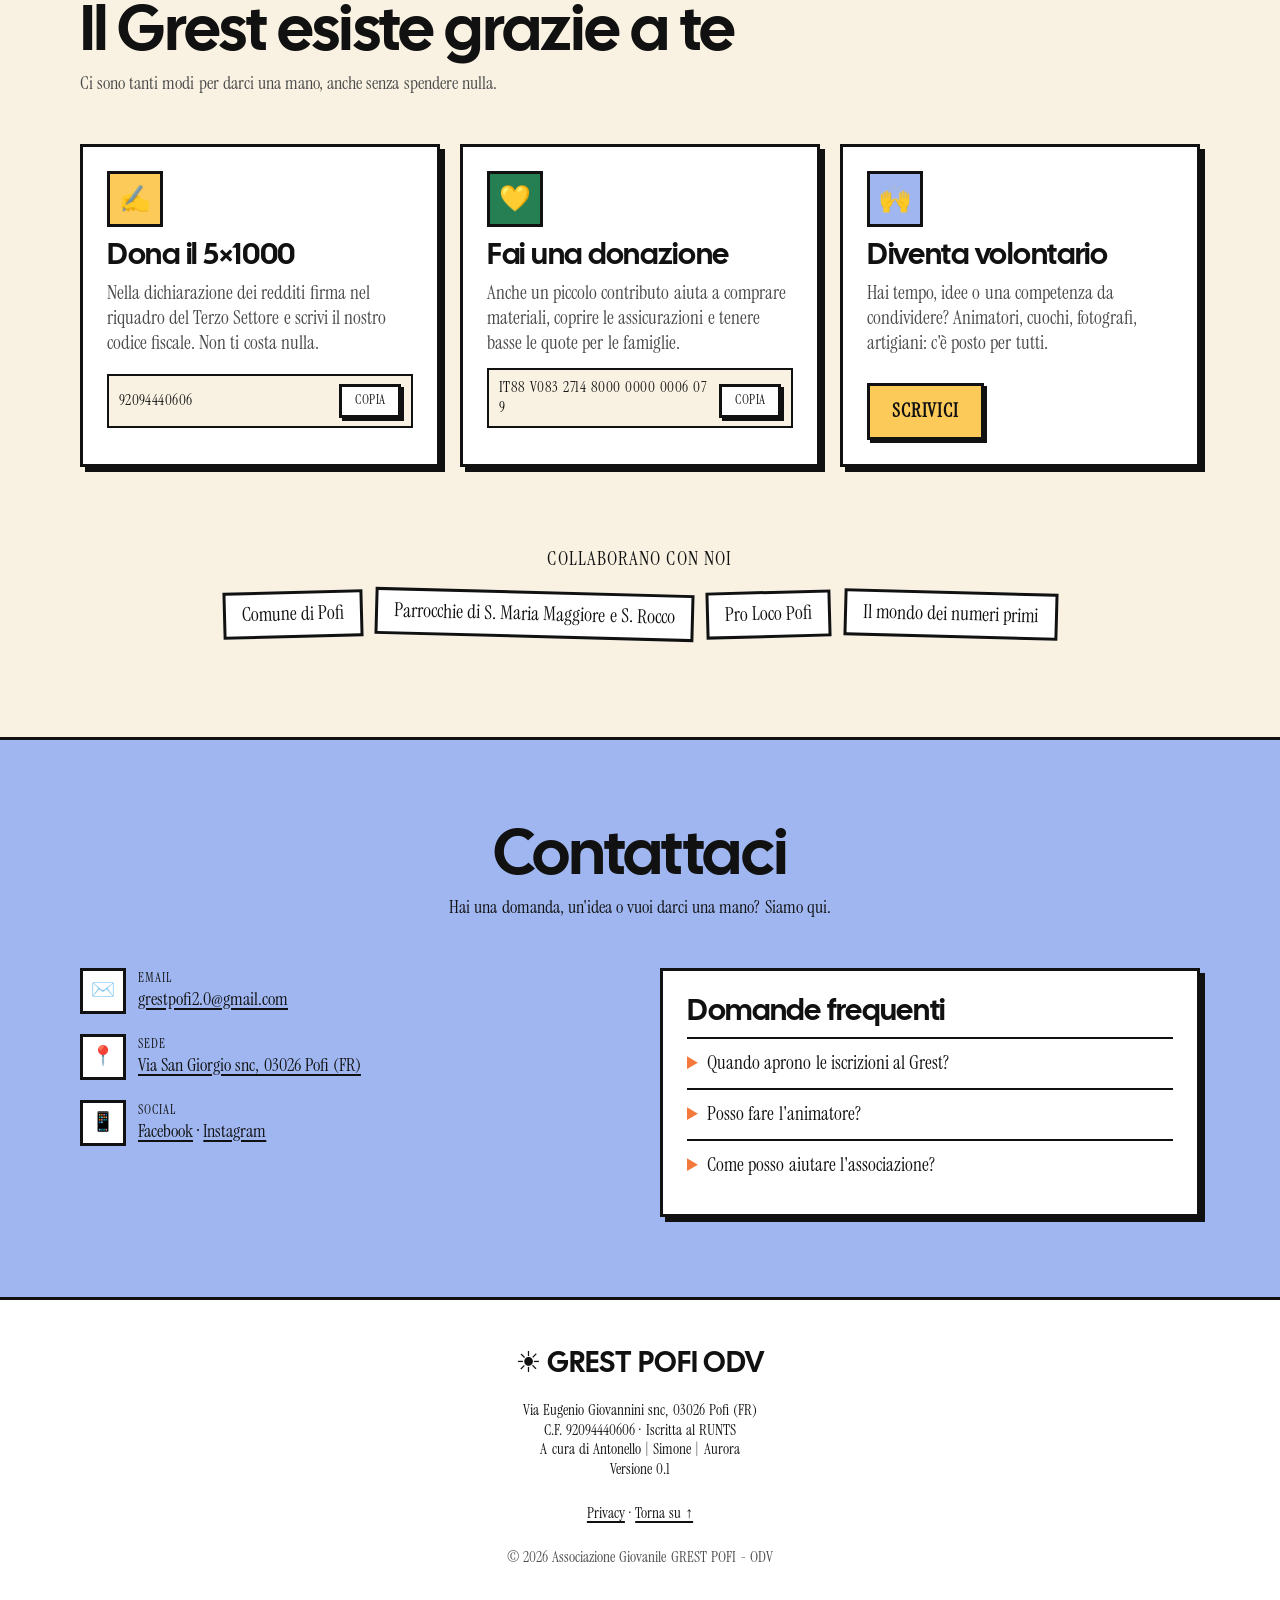
==== commit d352f81e: "Aggiunto logo regione, dipartimento e place holder logo armonia" ====
--- a/index.html
+++ b/index.html
@@ -4,9 +4,9 @@
 <head>
   <meta charset="UTF-8">
   <meta name="viewport" content="width=device-width, initial-scale=1.0">
-  <title>Grest Pofi ODV – Estate, comunità e volontariato a Pofi</title> 
+  <title>Grest Pofi - ODV | Associazione Giovanile</title>
   <meta name="description" content="Grest Pofi ODV: associazione di volontariato che da anni organizza il Grest estivo e iniziative per bambini, ragazzi e famiglie a Pofi (FR).">
-  <link rel="icon" href="img/SOLESPILLA.png" type="image/svg+xml">
+  <link rel="icon" href="img/SOLESPILLA.png" type="image/png">
 
   <!-- Anteprima quando il link viene condiviso su WhatsApp/Facebook -->
   <meta property="og:title" content="Grest Pofi ODV">
@@ -21,7 +21,7 @@
 
 
 <body>
-  
+
   <a class="skip-link" href="#attivita">Salta al contenuto</a>
 
   <!-- ===================== MENU ===================== -->
@@ -42,8 +42,8 @@
         <li><a href="#chi-siamo">Chi siamo</a></li>
         <li><a href="#supportaci">Supportaci</a></li>
         <li><a href="#contatti">Contatti</a></li>
-        <!-- Quando gli articoli saranno pronti, togliete il commento alla riga sotto -->
-        <!-- <li><a href="articoli.html">Articoli</a></li> -->
+        <li><a href="articoli.html">Articoli</a></li>
+        <li><a href="articoli.html">Extra</a></li>
         <li><a href="#supportaci" class="btn btn--primary btn--small">Dona il 5×1000</a></li>
       </ul>
     </nav>
@@ -55,9 +55,9 @@
     <section class="hero" id="home">
       <div class="container hero__inner">
         <div class="hero__text">
-          <p class="sticker sticker--pink">Ciao, Pofi! 👋</p>
+          <p class="sticker sticker--rosa">Ciao, Pofi! 👋</p>
           <h1 class="hero__title">
-            Droga, pistole<br>
+aaaa aaa<br>
             <span class="highlight">faccio il panico</span>
           </h1>
           <p class="hero__subtitle">
@@ -71,14 +71,16 @@
         </div>
 
         <!-- Riquadro immagine: sostituite il disegno con una foto
-             <img src="img/hero.jpg" alt="Descrizione della foto"> -->
+             <img src="img/hero.jpg" alt="Descrizione della foto">
+             I colori del disegno sono scritti qui dentro e non seguono la palette:
+             è solo un segnaposto. -->
         <figure class="hero__media box">
           <svg viewBox="0 0 400 300" role="img" aria-label="Illustrazione: il sole sopra le colline di Pofi">
-            <rect width="400" height="300" fill="var(--c-sky)"/>
-            <circle cx="290" cy="95" r="52" fill="var(--c-sun)" stroke="var(--c-ink)" stroke-width="5"/>
-            <path d="M0 215 Q90 150 180 200 T400 175 V300 H0Z" fill="var(--c-mint)" stroke="var(--c-ink)" stroke-width="5"/>
-            <path d="M0 255 Q120 205 240 245 T400 235 V300 H0Z" fill="var(--c-peach)" stroke="var(--c-ink)" stroke-width="5"/>
-            <g fill="var(--c-paper)" stroke="var(--c-ink)" stroke-width="5">
+            <rect width="400" height="300" fill="#36b6f2"/>
+            <circle cx="290" cy="95" r="52" fill="#ffd23f" stroke="#111111" stroke-width="5"/>
+            <path d="M0 215 Q90 150 180 200 T400 175 V300 H0Z" fill="#6fdcb4" stroke="#111111" stroke-width="5"/>
+            <path d="M0 255 Q120 205 240 245 T400 235 V300 H0Z" fill="#ffb38a" stroke="#111111" stroke-width="5"/>
+            <g fill="#ffffff" stroke="#111111" stroke-width="5">
               <rect x="70" y="150" width="48" height="52"/>
               <path d="M64 152 L94 122 L124 152Z"/>
               <rect x="128" y="130" width="22" height="70"/>
@@ -98,6 +100,11 @@
     </section>
 
     <!-- ===================== 2. LE NOSTRE ATTIVITÀ ===================== -->
+    <!-- La sezione è divisa in tre blocchi (class="blocco"):
+         A. Grest campo estivo  → box grande a tutta larghezza
+         B. Progetti            → riquadro colorato con box minori e banner
+         C. Altre attività      → box minori
+         Colori dell'icona: icon--giallo, icon--arancione, icon--verde, icon--azzurro, icon--rosa -->
     <section class="section" id="attivita">
       <div class="container">
         <header class="section__head">
@@ -106,14 +113,14 @@
           <p>Il Grest è il cuore di quello che facciamo, ma durante l'anno animiamo il paese con tante altre iniziative.</p>
         </header>
 
-        <!-- Per aggiungere un'attività: copiate un blocco <article class="card"> ... </article>
-             Colori dell'icona: icon--sun, icon--pink, icon--sky, icon--mint, icon--peach -->
-        <div class="cards">
+        <!-- ---------- A. GREST CAMPO ESTIVO ---------- -->
+        <div class="blocco">
           <article class="card card--featured">
-            <div class="icon icon--sun" aria-hidden="true">☀️</div>
+            <div class="icon icon--giallo" aria-hidden="true">☀️</div>
             <div>
-              <h3>Progetto: Armonia Circolare</h3>
-              <p>Larpare su cose che facciamo </p>
+              <h2>Grest campo estivo</h2>
+              <!-- DA COMPLETARE: descrizione -->
+              <p>Il campo estivo per bambini e ragazzi di Pofi: giochi, laboratori, gite e amicizia, insieme agli animatori.</p>
               <!-- DA COMPLETARE: età, periodo, orari -->
               <ul class="tags">
                 <li>📅 Luglio</li>
@@ -122,47 +129,107 @@
               </ul>
             </div>
           </article>
-
-          <article class="card">
-            <div class="icon icon--sky" aria-hidden="true">🏫</div>
-            <h3>Il Doposcuola</h3>
-            <p>Un'attività di accompagnamento e supporto ai ragazzi dopo la scuola, con attività didattiche e ludiche.</p>
-          </article>
-
-          <article class="card">
-            <div class="icon icon--pink" aria-hidden="true">☮️</div>
-            <h3>La Marcia della pace</h3>
-            <p>Droga pistole, faccio il panico. Vado a mignotte in monopattino</p>
-          </article>
-
-          <article class="card">
-            <div class="icon icon--mint" aria-hidden="true">🍁</div>
-            <h3>La festa d'autunno</h3>
-            <p>Non dichiaramo le tasse e ci pagano pure</p>
-          </article>
-
-          <article class="card">
-            <div class="icon icon--peach" aria-hidden="true">🎬</div>
-            <h3>Cine apparizioi</h3>
-            <p>Già mai</p>
-          </article>
-
-            <article class="card">
-            <div class="icon icon--peach" aria-hidden="true">🎬</div>
-            <h3>Il porco di Zio</h3>
-            <p>Spettacoli e incontri nei locali del Grest, aperti a tutta la comunità.</p>
-          </article>
-
-
+        </div>
+
+        <!-- ---------- B. PROGETTO ARMONIA CIRCOLARE ---------- -->
+        <!-- Dentro "griglia-3" potete mettere, nell'ordine che volete:
+             - box minori: <article class="card"> ... </article>
+             - banner lunghi 3 colonne: <div class="banner banner--3"> ... </div>
+             - banner da 1 colonna:     <div class="banner banner--1"> ... </div>
+             Per un altro progetto: copiate tutto il <div class="blocco progetto"> ... </div> -->
+        <div class="blocco progetto">
+          <div class="progetto__head">
+            <div class="icon icon--giallo" aria-hidden="true">🎶</div>
+            <div>
+              <h3>Progetto: Armonia Circolare</h3>
+              <p>Larpare su cose che facciamo </p>
+            </div>
+          </div>
+
+          <div class="griglia-3">
+            <!-- Banner lungo con il logo della Regione.
+                 DA COMPLETARE: mettete il file in img/ e sostituite il riquadro tratteggiato con:
+                 <img src="img/logo-regione.png" alt="Regione Lazio"> -->
+            <div class="banner banner--3">
+              <span class="banner--3"><img src="img/LogoReuppublica.png" alt="Regione Lazio"> </span>
+              <span class="banner--3"><img src="img/LOGO_POSITIVO_COLORE TRASPARENZA.png" alt="Regione Lazio"> </span>
+              <span class="banner--3"><img src="img/LOGO_POSITIVO_COLORE TRASPARENZA.png" alt="Regione Lazio"> </span>
+              
+            </div>
+
+            <article class="card">
+              <div class="icon icon--azzurro" aria-hidden="true">🏫</div>
+              <h3>Il Doposcuola</h3>
+              <p>Un'attività di accompagnamento e supporto ai ragazzi dopo la scuola, con attività didattiche e ludiche.</p>
+            </article>
+
+            <article class="card">
+              <div class="icon icon--arancione" aria-hidden="true">🎟️</div>
+              <h3>Cinesosta</h3>
+              <p>Un cinema di merda, all'aperto con le machine. Non si vede un cazzo, non si sente un cazzo. È imbrazzante come cosa</p>
+            </article>
+
+  
+            <article class="card">
+              <div class="icon icon--verde" aria-hidden="true">🌱</div>
+              <h3>L'Orto circolare</h3>
+              <p>Descrizione dell'attività.</p>
+            </article>
+            
+            <article class="card">
+              <div class="icon icon--verde" aria-hidden="true">🌲</div>
+              <h3>Imponta verde</h3>
+              <p>Descrizione dell'attività, non ce la faccio, non ce la faccio, non ce la faccio, non ce la faccio</p>
+            </article>
+
+            <article class="card">
+              <div class="icon icon--azzurro" aria-hidden="true">📖</div>
+              <h3>Sala Studio</h3>
+              <p>Lorem ipsum loret est fareic juanala calos tripa roh calash</p>
+            </article>
+
+             <article class="card">
+              <div class="icon icon--rosa" aria-hidden="true">🎉</div>
+              <h3>Serate Giovani</h3>
+              <p>Lorem ipsum loret est fareic juanala calos tripa roh calash</p>
+            </article>
+
+          </div>
+        </div>
+
+        <!-- ---------- C. ALTRE ATTIVITÀ ---------- -->
+        <!-- Per aggiungere un'attività: copiate un blocco <article class="card"> ... </article> -->
+        <div class="blocco">
+          
+          <div class="cards">
+            <article class="card">
+              <div class="icon icon--rosa" aria-hidden="true">☮️</div>
+              <h3>La Marcia della pace</h3>
+              <p>P' cinq euro lo metto in culo a Loredana Bertè, ch'estè!<br> Farà molto caldo ancora non è estate. Ieri mi hanno arrestato 
+              oggi lo racconto in studio.</p>
+            </article>
+
+            <article class="card">
+              <div class="icon icon--verde" aria-hidden="true">🍁</div>
+              <h3>La festa d'autunno</h3>
+              <p>Non dichiaramo le tasse e ci pagano pure</p>
+            </article>
+
+            <article class="card">
+              <div class="icon icon--arancione" aria-hidden="true">🌸</div>
+              <h3>Infiorata</h3>
+              <p>Non posso credere che la facciamo ancora.</p>
+            </article>
+          </div>
         </div>
       </div>
     </section>
 
     <!-- ===================== 3. CHI SIAMO ===================== -->
-    <section class="section section--sun" id="chi-siamo">
+    <section class="section section--giallo" id="chi-siamo">
       <div class="container split">
         <div>
-          <p class="sticker sticker--paper">Chi siamo</p>
+          <p class="sticker sticker--verde">Chi siamo</p>
           <h2>Ragazzi che crescono ragazzi</h2>
           <p>
             Grest Pofi è un'organizzazione di volontariato (ODV) nata attorno al Grest parrocchiale,
@@ -188,40 +255,39 @@
     <section class="section" id="supportaci">
       <div class="container">
         <header class="section__head">
-          <p class="sticker sticker--pink">Supportaci</p>
+          <p class="sticker sticker--rosa">Supportaci</p>
           <h2>Il Grest esiste grazie a te</h2>
           <p>Ci sono tanti modi per darci una mano, anche senza spendere nulla.</p>
         </header>
 
         <div class="cards cards--3">
           <article class="card">
-            <div class="icon icon--sun" aria-hidden="true">✍️</div>
+            <div class="icon icon--giallo" aria-hidden="true">✍️</div>
             <h3>Dona il 5×1000</h3>
             <p>Nella dichiarazione dei redditi firma nel riquadro del Terzo Settore e scrivi il nostro codice fiscale. Non ti costa nulla.</p>
             <p class="code-box">
               <span class="sr-only">Codice fiscale:</span>
-              <!-- DA COMPLETARE --> <span id="cf">92094440606
-              </span>
+              <span id="cf">92094440606</span>
               <button class="btn btn--small" data-copy="#cf">Copia</button>
             </p>
           </article>
 
           <article class="card">
-            <div class="icon icon--mint" aria-hidden="true">💛</div>
+            <div class="icon icon--verde" aria-hidden="true">💛</div>
             <h3>Fai una donazione</h3>
             <p>Anche un piccolo contributo aiuta a comprare materiali, coprire le assicurazioni e tenere basse le quote per le famiglie.</p>
             <p class="code-box">
               <span class="sr-only">IBAN:</span>
-              <!-- DA COMPLETARE --> <span id="iban">IT00 X000 0000 0000 0000 0000 000</span>
+              <!-- DA COMPLETARE --> <span id="iban">IT88 V083 2714 8000 0000 0006 079</span>
               <button class="btn btn--small" data-copy="#iban">Copia</button>
             </p>
           </article>
 
           <article class="card">
-            <div class="icon icon--sky" aria-hidden="true">🙌</div>
+            <div class="icon icon--azzurro" aria-hidden="true">🙌</div>
             <h3>Diventa volontario</h3>
             <p>Hai tempo, idee o una competenza da condividere? Animatori, cuochi, fotografi, artigiani: c'è posto per tutti.</p>
-            <a class="btn btn--primary" href="#contatti">Scrivici</a>
+            <a class="btn btn--primary" href="#contatti"><strong>Scrivici</strong></a>
           </article>
         </div>
 
@@ -230,16 +296,16 @@
           <p class="partners__title">Collaborano con noi</p>
           <ul class="partners__list">
             <li>Comune di Pofi</li>
-            <li>Parrocchie di Pofi</li>
+            <li>Parrocchie di S. Maria Maggiore e S. Rocco</li>
             <li>Pro Loco Pofi</li>
-            <li>Pofisportiva</li>
+            <li>Il mondo dei numeri primi</li>
           </ul>
         </div>
       </div>
     </section>
 
     <!-- ===================== 5. CONTATTACI ===================== -->
-    <section class="section section--sky" id="contatti">
+    <section class="section section--azzurro" id="contatti">
       <div class="container">
         <header class="section__head section__head--center">
           <h2>Contattaci</h2>
@@ -303,9 +369,10 @@
     <div class="container site-footer__inner">
       <p class="site-footer__brand">☀️ GREST POFI ODV</p>
       <p>
-        Via San Giorgio, 03026 Pofi (FR)<br>
+        Via Eugenio Giovannini snc, 03026 Pofi (FR)<br>
         C.F. 92094440606 · Iscritta al RUNTS<br>
-        A cura di Antonello | Simone | Aurora
+        A cura di Antonello | Simone | Aurora<br>
+        Versione 0.1
       </p>
       <p>
         <a href="privacy.html">Privacy</a> ·
--- a/css/style.css
+++ b/css/style.css
@@ -2,7 +2,7 @@
    GREST POFI ODV – Foglio di stile
    ---------------------------------------------------------
    Stile: "neo-brutalista" – bordi neri spessi, ombre piene
-   sfalsate, angoli vivi, colori accesi da estate.
+   sfalsate, angoli vivi, colori della palette "Armonia Circolare".
 
    PER IL DESIGNER: quasi tutto si cambia dalle VARIABILI
    della sezione 1 (colori, font, bordi, ombre, spazi).
@@ -21,20 +21,24 @@
 
 /* ---------- 1. VARIABILI ---------- */
 :root {
-  /* Palette */
-  --c-ink:   #111111;   /* nero "inchiostro": testi, bordi, ombre */
-  --c-paper: #ffffff;   /* card */
-  --c-bg:    #fff8e1;   /* sfondo crema */
-  --c-sun:   #ffd23f;   /* giallo sole – colore guida del Grest */
-  --c-pink:  #ff6fa8;
-  --c-sky:   #36b6f2;
-  --c-mint:  #6fdcb4;
-  --c-peach: #ffb38a;
-  --c-muted: #4a4a4a;   /* testo secondario */
-
-  /* Font (vedi sezione 2) */
-  --font-body:    "Space Grotesk", system-ui, -apple-system, "Segoe UI", Roboto, sans-serif;
-  --font-heading: "Space Mono", ui-monospace, "SF Mono", Menlo, Consolas, monospace;
+  /* Palette "Armonia Circolare" */
+  --AC-giallo:       #fcca59;   /* colore guida: pulsanti, evidenziatore, sezione "Chi siamo" */
+  --AC-arancione:    #f5793b;
+  --AC-verde:        #267f53;   /* scuro: usatelo per sfondi piccoli (icone), non sotto testi lunghi */
+  --AC-azzurro:      #9fb6f0;
+  --AC-rosa:         #e49bbc;
+  --AC-sfondoBianco: #f9f2e2;
+
+  /* Colori di servizio */
+  --c-ink:   #111111;               /* nero "inchiostro": testi, bordi, ombre */
+  --c-paper: #ffffff;               /* sfondo delle card */
+  --c-bg:    var(--AC-sfondoBianco);/* sfondo della pagina */
+  --c-muted: #4a4a4a;               /* testo secondario (descrizioni) */
+
+  /* Font (vedi sezione 2). Dopo il nome del nostro font ci sono
+     dei font "di riserva", usati se il file non si carica. */
+  --font-secondario:   "Instrument Serif", Georgia, "Times New Roman", serif;   /* titoli */
+  --font-primario: "Cal Sans", system-ui, -apple-system, "Segoe UI", Roboto, sans-serif; /* testi */
 
   /* Il "tratto" brutalista */
   --border:    3px solid var(--c-ink);
@@ -45,7 +49,7 @@
 
   /* Misure */
   --container: 1160px;
-  --gutter:    1rem;
+  --gutter:    .5rem;   /* 16px: margine laterale e distanza tra i box su telefono */
   --space-s:   .75rem;
   --space-m:   1.5rem;
   --space-l:   3rem;
@@ -53,22 +57,37 @@
   --header-h:  72px;
 }
 
+/* Griglia da 1 cm: da desktop in su margini laterali e distanze
+   tra i box diventano di 40px (circa 1 cm sullo schermo).
+   Tutti i box usano --gutter, quindi restano allineati tra loro. */
+@media (min-width: 1024px) {
+  :root { --gutter: 20px; }
+}
+
 
 /* ---------- 2. FONT ----------
-   Space Grotesk (testi) e Space Mono (titoli) sono gratuiti.
-   Mettete i file .woff2 nella cartella /fonts con questi nomi
-   (istruzioni nel LEGGIMI). Finché non ci sono, il sito usa
-   automaticamente i font di sistema. */
+   Ogni @font-face "presenta" al browser un file di font:
+   - font-family  → il nome con cui lo richiamiamo nelle variabili
+   - src          → dove si trova il file (partendo da questa cartella css/)
+   - font-weight  → che spessore contiene il file (400 = normale, 700 = grassetto).
+                    I nostri due file contengono solo il 400: per questo nel resto
+                    del CSS i pesi sono tutti 400. Se chiedessimo 700, il browser
+                    "ingrasserebbe" le lettere da solo e verrebbero sbavate.
+   - font-style   → normale o corsivo
+   - font-display: swap → mentre il font si scarica, il testo si vede subito
+                    con un font di sistema, poi viene sostituito. */
 @font-face {
-  font-family: "Space Grotesk";
-  src: url("../fonts/space-grotesk-latin-variable.woff2") format("woff2");
-  font-weight: 300 700;
+  font-family: "Instrument Serif";
+  src: url("../fonts/instrument-serif-latin-400-normal.woff2") format("woff2");
+  font-weight: 400;
+  font-style: normal;
   font-display: swap;
 }
 @font-face {
-  font-family: "Space Mono";
-  src: url("../fonts/space-mono-latin-700-normal.woff2") format("woff2");
-  font-weight: 700;
+  font-family: "Cal Sans";
+  src: url("../fonts/cal-sans-latin-400-normal.woff2") format("woff2");
+  font-weight: 400;
+  font-style: normal;
   font-display: swap;
 }
 
@@ -80,30 +99,34 @@
 
 body {
   margin: 0;
-  font-family: var(--font-body);
-  font-size: 1.0625rem;
-  line-height: 1.6;
+  font-family: var(--font-secondario);
+  font-weight: 400;
+  font-size: 1.2rem;
+  line-height: 1.3;
+  word-spacing: .06em;   /* Cal Sans è molto stretto: un po' di spazio tra le parole aiuta a leggere */
   color: var(--c-ink);
   background: var(--c-bg);
 }
 
+/* Titoli: Instrument Serif è un font sottile ed elegante,
+   quindi lo usiamo grande invece che in grassetto. */
 h1, h2, h3 {
-  font-family: var(--font-heading);
-  font-weight: 700;
-  line-height: 1.05;
-  letter-spacing: -.02em;
+  font-family: var(--font-primario);
+  font-weight: 400;
+  line-height: 1;
+  letter-spacing: -.01em;
   margin: 0 0 var(--space-s);
 }
-h2 { font-size: clamp(2rem, 5vw, 3.2rem); }
-h3 { font-size: 1.2rem; text-transform: uppercase; }
+h2 { font-size: clamp(2.5rem, 6vw, 4rem); }
+h3 { font-size: 1.9rem; }
 p  { margin: 0 0 var(--space-s); }
 
 img, svg { max-width: 100%; height: auto; display: block; }
 
 a { color: var(--c-ink); text-decoration-thickness: 2px; text-underline-offset: 3px; }
-a:hover { background: var(--c-sun); }
-
-:focus-visible { outline: 3px solid var(--c-pink); outline-offset: 3px; }
+a:hover { background: var(--AC-giallo); }
+
+:focus-visible { outline: 3px solid var(--AC-verde); outline-offset: 3px; }
 
 .container { width: 100%; max-width: var(--container); margin-inline: auto; padding-inline: var(--gutter); }
 
@@ -113,7 +136,7 @@
 }
 
 .skip-link { position: absolute; left: -999px; top: 0; }
-.skip-link:focus { left: var(--gutter); top: var(--gutter); z-index: 100; background: var(--c-sun); padding: .5rem 1rem; border: var(--border); }
+.skip-link:focus { left: var(--gutter); top: var(--gutter); z-index: 100; background: var(--AC-giallo); padding: .5rem 1rem; border: var(--border); }
 
 @media (prefers-reduced-motion: reduce) {
   html { scroll-behavior: auto; }
@@ -136,20 +159,20 @@
   display: inline-block;
   margin-bottom: var(--space-m);
   padding: .3rem .9rem;
-  font-family: var(--font-heading);
+  font-family: var(--font-secondario);
   font-size: .85rem;
   text-transform: uppercase;
-  letter-spacing: .05em;
-  background: var(--c-sun);
+  letter-spacing: .06em;
+  background: var(--AC-azzurro);
   border: var(--border);
   box-shadow: var(--shadow-sm);
   transform: rotate(-3deg);
 }
-.sticker--pink  { background: var(--c-pink); }
-.sticker--paper { background: var(--c-paper); }
+.sticker--rosa  { background: var(--AC-rosa); }
+.sticker--verde { background: var(--AC-verde); }
 
 /* Evidenziatore dietro una parola */
-.highlight { background: var(--c-sun); padding-inline: .2em; box-decoration-break: clone; -webkit-box-decoration-break: clone; }
+.highlight { background: var(--AC-giallo); padding-inline: .2em; box-decoration-break: clone; -webkit-box-decoration-break: clone; }
 
 /* Quadratino colorato con icona */
 .icon {
@@ -160,19 +183,19 @@
   border: var(--border);
   margin-bottom: var(--space-s);
 }
-.icon--small { width: 46px; height: 46px; font-size: 1.2rem; margin: 0; }
-.icon--sun   { background: var(--c-sun); }
-.icon--pink  { background: var(--c-pink); }
-.icon--sky   { background: var(--c-sky); }
-.icon--mint  { background: var(--c-mint); }
-.icon--peach { background: var(--c-peach); }
+.icon--small     { width: 46px; height: 46px; font-size: 1.2rem; margin: 0; }
+.icon--giallo    { background: var(--AC-giallo); }
+.icon--arancione { background: var(--AC-arancione); }
+.icon--verde     { background: var(--AC-verde); }
+.icon--azzurro   { background: var(--AC-azzurro); }
+.icon--rosa      { background: var(--AC-rosa); }
 
 /* Pulsanti */
 .btn {
   display: inline-block;
   padding: .8rem 1.4rem;
-  font: inherit; font-weight: 700;
-  text-transform: uppercase; letter-spacing: .03em;
+  font: inherit; font-weight: 400;
+  text-transform: uppercase; letter-spacing: .04em;
   color: var(--c-ink); text-decoration: none;
   background: var(--c-paper);
   border: var(--border);
@@ -183,12 +206,12 @@
 }
 .btn:hover  { background: var(--c-paper); transform: translate(-2px, -2px); box-shadow: var(--shadow); }
 .btn:active { transform: translate(3px, 3px); box-shadow: none; }
-.btn--primary, .btn--primary:hover { background: var(--c-sun); }
+.btn--primary, .btn--primary:hover { background: var(--AC-giallo); }
 .btn--small { padding: .35rem .8rem; font-size: .8rem; }
 
 /* Etichette piccole (es. data, età, luogo) */
 .tags { display: flex; flex-wrap: wrap; gap: .5rem; list-style: none; padding: 0; margin: var(--space-s) 0 0; }
-.tags li { padding: .2rem .7rem; font-weight: 600; font-size: .9rem; background: var(--c-paper); border: 2px solid var(--c-ink); }
+.tags li { padding: .2rem .7rem; font-size: .9rem; background: var(--c-paper); border: 2px solid var(--c-ink); }
 
 
 /* ---------- 5. MENU ---------- */
@@ -202,7 +225,7 @@
 
 .nav__logo {
   display: flex; align-items: center; gap: .6rem;
-  font-family: var(--font-heading); font-size: 1.3rem; font-weight: 700; letter-spacing: -.03em;
+  font-family: var(--font-secondario); font-size: 1.3rem; letter-spacing: -.01em;
   text-decoration: none;
 }
 .nav__logo:hover { background: none; }
@@ -210,12 +233,12 @@
 .nav__menu { display: flex; align-items: center; gap: .25rem; list-style: none; margin: 0; padding: 0; }
 .nav__menu a:not(.btn) {
   display: block; padding: .35rem .75rem;
-  font-weight: 700; font-size: .9rem; text-transform: uppercase;
+  font-size: .9rem; text-transform: uppercase; letter-spacing: .04em;
   text-decoration: none;
 }
 .nav__menu li:last-child { margin-left: .75rem; }
 
-.nav__toggle { display: none; background: var(--c-sun); border: var(--border); padding: .6rem .5rem; cursor: pointer; }
+.nav__toggle { display: none; background: var(--AC-giallo); border: var(--border); padding: .6rem .5rem; cursor: pointer; }
 .nav__burger, .nav__burger::before, .nav__burger::after {
   display: block; width: 22px; height: 3px; background: var(--c-ink); position: relative;
 }
@@ -241,22 +264,23 @@
 
 /* ---------- 6. SEZIONI ---------- */
 .section { padding-block: var(--space-xl); border-bottom: var(--border); }
-.section--sun { background: var(--c-sun); }
-.section--sky { background: var(--c-sky); }
+.section--giallo  { background: var(--AC-giallo); }
+.section--azzurro { background: var(--AC-azzurro); }
 
 .section__head { max-width: 660px; margin-bottom: var(--space-l); }
 .section__head p:last-child { font-size: 1.15rem; color: var(--c-muted); }
 .section__head--center { margin-inline: auto; text-align: center; }
-.section--sky .section__head p:last-child { color: var(--c-ink); }
+.section--azzurro .section__head p:last-child { color: var(--c-ink); }
 
 /* Splash / hero */
 .hero { border-bottom: var(--border); overflow: hidden; }
 .hero__inner {
-  display: grid; gap: var(--space-l); align-items: center;
+  display: grid; gap: calc(var(--gutter) * 2); align-items: center;
   grid-template-columns: 1.1fr 1fr;
   padding-block: var(--space-xl);
 }
-.hero__title { font-size: clamp(2.6rem, 7vw, 4.8rem); }
+/* line-height un po' più alto: così l'evidenziatore non copre le lettere della riga sopra */
+.hero__title { font-size: clamp(3rem, 8vw, 5.6rem); line-height: 1.12; margin-bottom: var(--space-m); }
 .hero__subtitle { max-width: 34rem; font-size: 1.2rem; color: var(--c-muted); }
 .hero__subtitle strong { color: var(--c-ink); }
 .hero__actions { display: flex; flex-wrap: wrap; gap: var(--space-s); margin-top: var(--space-m); }
@@ -271,8 +295,8 @@
 /* Nastro scorrevole */
 .ribbon {
   overflow: hidden;
-  background: var(--c-ink); color: var(--c-sun);
-  font-family: var(--font-heading); font-size: 1.1rem; text-transform: uppercase;
+  background: var(--c-ink); color: var(--AC-giallo);
+  font-family: var(--font-secondario); font-size: 1.1rem; text-transform: uppercase; letter-spacing: .04em;
   padding-block: .8rem;
 }
 .ribbon__track { display: flex; width: max-content; animation: scorri 30s linear infinite; }
@@ -280,7 +304,7 @@
 @keyframes scorri { to { transform: translateX(-50%); } }
 
 /* Card */
-.cards { display: grid; gap: var(--space-m); grid-template-columns: repeat(auto-fit, minmax(250px, 1fr)); }
+.cards { display: grid; gap: var(--gutter); grid-template-columns: repeat(auto-fit, minmax(250px, 1fr)); }
 .cards--3 { grid-template-columns: repeat(auto-fit, minmax(280px, 1fr)); }
 
 .card {
@@ -293,92 +317,132 @@
   transition: transform .15s, box-shadow .15s;
 }
 .card:hover { transform: translate(-2px, -2px); box-shadow: var(--shadow-lg); }
-.card p:last-of-type { color: var(--c-muted); }
+.card p { color: var(--c-muted); }
 .card .btn { margin-top: auto; }
-
+.blocco:hover { transform: translate(-2px, -2px); box-shadow: var(--shadow-lg); }
+/* Card grande a tutta larghezza (es. Grest campo estivo) */
 .card--featured {
   grid-column: 1 / -1;
   flex-direction: row; gap: var(--space-m);
-  background: var(--c-bg);
-}
-.card--featured h3 { font-size: 1.6rem; }
+  background: var(--AC-giallo);
+}
+.card--featured h3 { font-size: 2.4rem; }
 @media (max-width: 600px) { .card--featured { flex-direction: column; } }
 
+/* Blocchi della sezione Attività: ogni blocco è separato dal precedente */
+.blocco + .blocco { margin-top: calc(var(--gutter) * 2); }
+.blocco__titolo { font-size: 2.4rem; margin-bottom: var(--gutter); }
+
+/* Progetto (es. Armonia Circolare): un riquadro colorato che contiene
+   l'intestazione del progetto e, sotto, i suoi box minori e i banner. */
+.progetto {
+  padding: var(--gutter);
+  background: var(--AC-rosa);   /* cambiate qui il colore del riquadro */
+  border: var(--border);
+  box-shadow: var(--shadow);
+}
+.progetto__head { display: flex; gap: var(--space-m); margin-bottom: var(--gutter); }
+.progetto__head h3 { font-size: 2.4rem; }
+.progetto__head p  { max-width: 42rem; }
+@media (max-width: 600px) { .progetto__head { flex-direction: column; } }
+
+/* Griglia a 3 colonne dentro il progetto (2 su tablet, 1 su telefono) */
+.griglia-3 { display: grid; gap: var(--gutter); grid-template-columns: repeat(3, 1fr); }
+@media (max-width: 860px) { .griglia-3 { grid-template-columns: repeat(2, 1fr); } }
+@media (max-width: 600px) { .griglia-3 { grid-template-columns: 1fr; } }
+
+/* Banner con i loghi: banner--3 occupa tutta la riga, banner--1 una colonna */
+.banner {
+  display: flex; align-items: center; justify-content: center; flex-wrap: wrap;
+  gap: var(--space-m);
+  min-height: 8rem;
+  padding: var(--space-m);
+  background: var(--c-paper);
+  border: var(--border);
+  box-shadow: var(--shadow);
+}
+.banner img { max-height: 5rem; width: auto; }
+.banner--3 { grid-column: 1 / -1; }
+.banner--1 { grid-column: span 1; }
+
+
 /* Due colonne */
-.split { display: grid; gap: var(--space-l); grid-template-columns: 1fr 1fr; align-items: center; }
+.split { display: grid; gap: calc(var(--gutter) * 2); grid-template-columns: 1fr 1fr; align-items: center; }
 .split--top { align-items: start; }
 @media (max-width: 860px) { .split { grid-template-columns: 1fr; } }
 
 /* Numeri in "Chi siamo" */
-.stats { display: grid; grid-template-columns: 1fr 1fr; gap: var(--space-m); }
+.stats { display: grid; grid-template-columns: 1fr 1fr; gap: var(--gutter); }
 .stat { margin: 0; padding: var(--space-m); text-align: center; }
-.stat:nth-child(even) { transform: translateY(var(--space-m)); }
-.stat strong { display: block; font-family: var(--font-heading); font-size: 2.6rem; line-height: 1; }
-.stat span { display: block; margin-top: .4rem; font-size: .85rem; font-weight: 700; text-transform: uppercase; }
+.stat:nth-child(even) { transform: translateY(var(--gutter)); }
+.stat strong { display: block; font-family: var(--font-primario); font-weight: 400; font-size: 3.4rem; line-height: 1; }
+.stat span { display: block; margin-top: .4rem; font-size: .85rem; text-transform: uppercase; letter-spacing: .04em; }
 
 /* Supportaci */
 .code-box {
   display: flex; align-items: center; justify-content: space-between; gap: .5rem;
   width: 100%;
-  font-family: var(--font-heading); font-size: .9rem;
-  background: var(--c-bg); border: 2px dashed var(--c-ink);
+  font-family: var(--font-secondario); font-size: 0.95rem; letter-spacing: .03em;
+  background: var(--c-bg); border: 2px solid var(--c-ink);
   padding: .5rem .6rem;
   word-break: break-all;
   margin-top: auto;
 }
+/* Il codice fiscale e l'IBAN sono neri, non grigi: il grigio li faceva
+   sembrare un campo da compilare. */
+.card .code-box { color: var(--c-ink); }
 .code-box .btn { flex-shrink: 0; white-space: nowrap; }
 
 .partners { margin-top: var(--space-xl); text-align: center; }
-.partners__title { font-family: var(--font-heading); text-transform: uppercase; }
+.partners__title { font-family: var(--font-secondario); text-transform: uppercase; letter-spacing: .06em; }
 .partners__list { display: flex; flex-wrap: wrap; justify-content: center; gap: var(--space-s); list-style: none; padding: 0; }
-.partners__list li { padding: .5rem 1rem; font-weight: 700; background: var(--c-paper); border: var(--border); }
+.partners__list li { padding: .5rem 1rem; background: var(--c-paper); border: var(--border); }
 .partners__list li:nth-child(odd)  { transform: rotate(-1.5deg); }
 .partners__list li:nth-child(even) { transform: rotate(1.5deg); }
 
 /* Contatti */
-.contact-list { list-style: none; padding: 0; margin: 0; display: grid; gap: var(--space-m); }
+.contact-list { list-style: none; padding: 0; margin: 0; display: grid; gap: var(--gutter); }
 .contact-list li { display: flex; align-items: center; gap: var(--space-s); }
 .contact-list .icon { background: var(--c-paper); }
-.contact-list__label { display: block; font-size: .8rem; font-weight: 700; text-transform: uppercase; letter-spacing: .08em; }
-.contact-list a { font-weight: 600; font-size: 1.1rem; word-break: break-word; }
+.contact-list__label { display: block; font-size: .8rem; text-transform: uppercase; letter-spacing: .08em; }
+.contact-list a { font-size: 1.1rem; word-break: break-word; }
 
 .faq:hover { transform: none; box-shadow: var(--shadow); }
 .faq details { width: 100%; border-top: 2px solid var(--c-ink); padding: var(--space-s) 0; }
-.faq summary { cursor: pointer; font-weight: 700; }
-.faq summary::marker { color: var(--c-pink); }
+.faq summary { cursor: pointer; }
+.faq summary::marker { color: var(--AC-arancione); }
 .faq details p { margin-top: .5rem; }
 
 
 /* ---------- 7. FOOTER ---------- */
 .site-footer { background: var(--c-paper); padding-block: var(--space-l); font-size: .95rem; }
 .site-footer__inner { display: grid; gap: var(--space-s); text-align: center; justify-items: center; }
-.site-footer__brand { font-family: var(--font-heading); font-size: 1.3rem; font-weight: 700; }
+.site-footer__brand { font-family: var(--font-primario); font-size: 1.8rem; line-height: 1; }
 .site-footer__copy { color: var(--c-muted); }
 
 
 /* ---------- 8. ARTICOLI E PAGINE INTERNE ---------- */
 .page-head { padding-block: var(--space-l) var(--space-m); }
-.page-head h1 { font-size: clamp(2.4rem, 6vw, 3.6rem); }
-
-.article-list { display: grid; gap: var(--space-m); grid-template-columns: repeat(auto-fit, minmax(280px, 1fr)); padding-bottom: var(--space-xl); }
+.page-head h1 { font-size: clamp(3rem, 7vw, 4.4rem); }
+
+.article-list { display: grid; gap: var(--gutter); grid-template-columns: repeat(auto-fit, minmax(280px, 1fr)); padding-bottom: var(--space-xl); }
 .article-card { padding: 0; text-decoration: none; overflow: hidden; }
 .article-card:hover { background: var(--c-paper); }
 .article-card img { width: 100%; aspect-ratio: 16 / 9; object-fit: cover; border-bottom: var(--border); }
 .article-card__body { padding: var(--space-m); }
-.article-card h2 { font-size: 1.35rem; }
-
-.meta { font-size: .9rem; font-weight: 600; color: var(--c-muted); }
+.article-card h2 { font-size: 1.9rem; }
+
+.meta { font-size: .9rem; color: var(--c-muted); }
 
 .article { max-width: 720px; margin-inline: auto; padding-block: var(--space-l) var(--space-xl); }
-.article h1 { font-size: clamp(2rem, 5vw, 3rem); }
+.article h1 { font-size: clamp(2.6rem, 6vw, 3.8rem); }
 .article__cover { border: var(--border); box-shadow: var(--shadow); margin-block: var(--space-m); }
-.article__body h2 { font-size: 1.6rem; margin-top: var(--space-l); }
+.article__body h2 { font-size: 2.1rem; margin-top: var(--space-l); }
 .article__body img { border: var(--border); margin-block: var(--space-m); }
 .article__body blockquote {
   margin: var(--space-m) 0; padding: var(--space-m);
-  background: var(--c-sun); border: var(--border); box-shadow: var(--shadow-sm);
-  font-weight: 600;
+  background: var(--AC-giallo); border: var(--border); box-shadow: var(--shadow-sm);
 }
 .article__body blockquote p { margin: 0; }
 
-.notice { padding: var(--space-m); background: var(--c-peach); border: var(--border); box-shadow: var(--shadow-sm); }
+.notice { padding: var(--space-m); background: var(--AC-arancione); border: var(--border); box-shadow: var(--shadow-sm); }
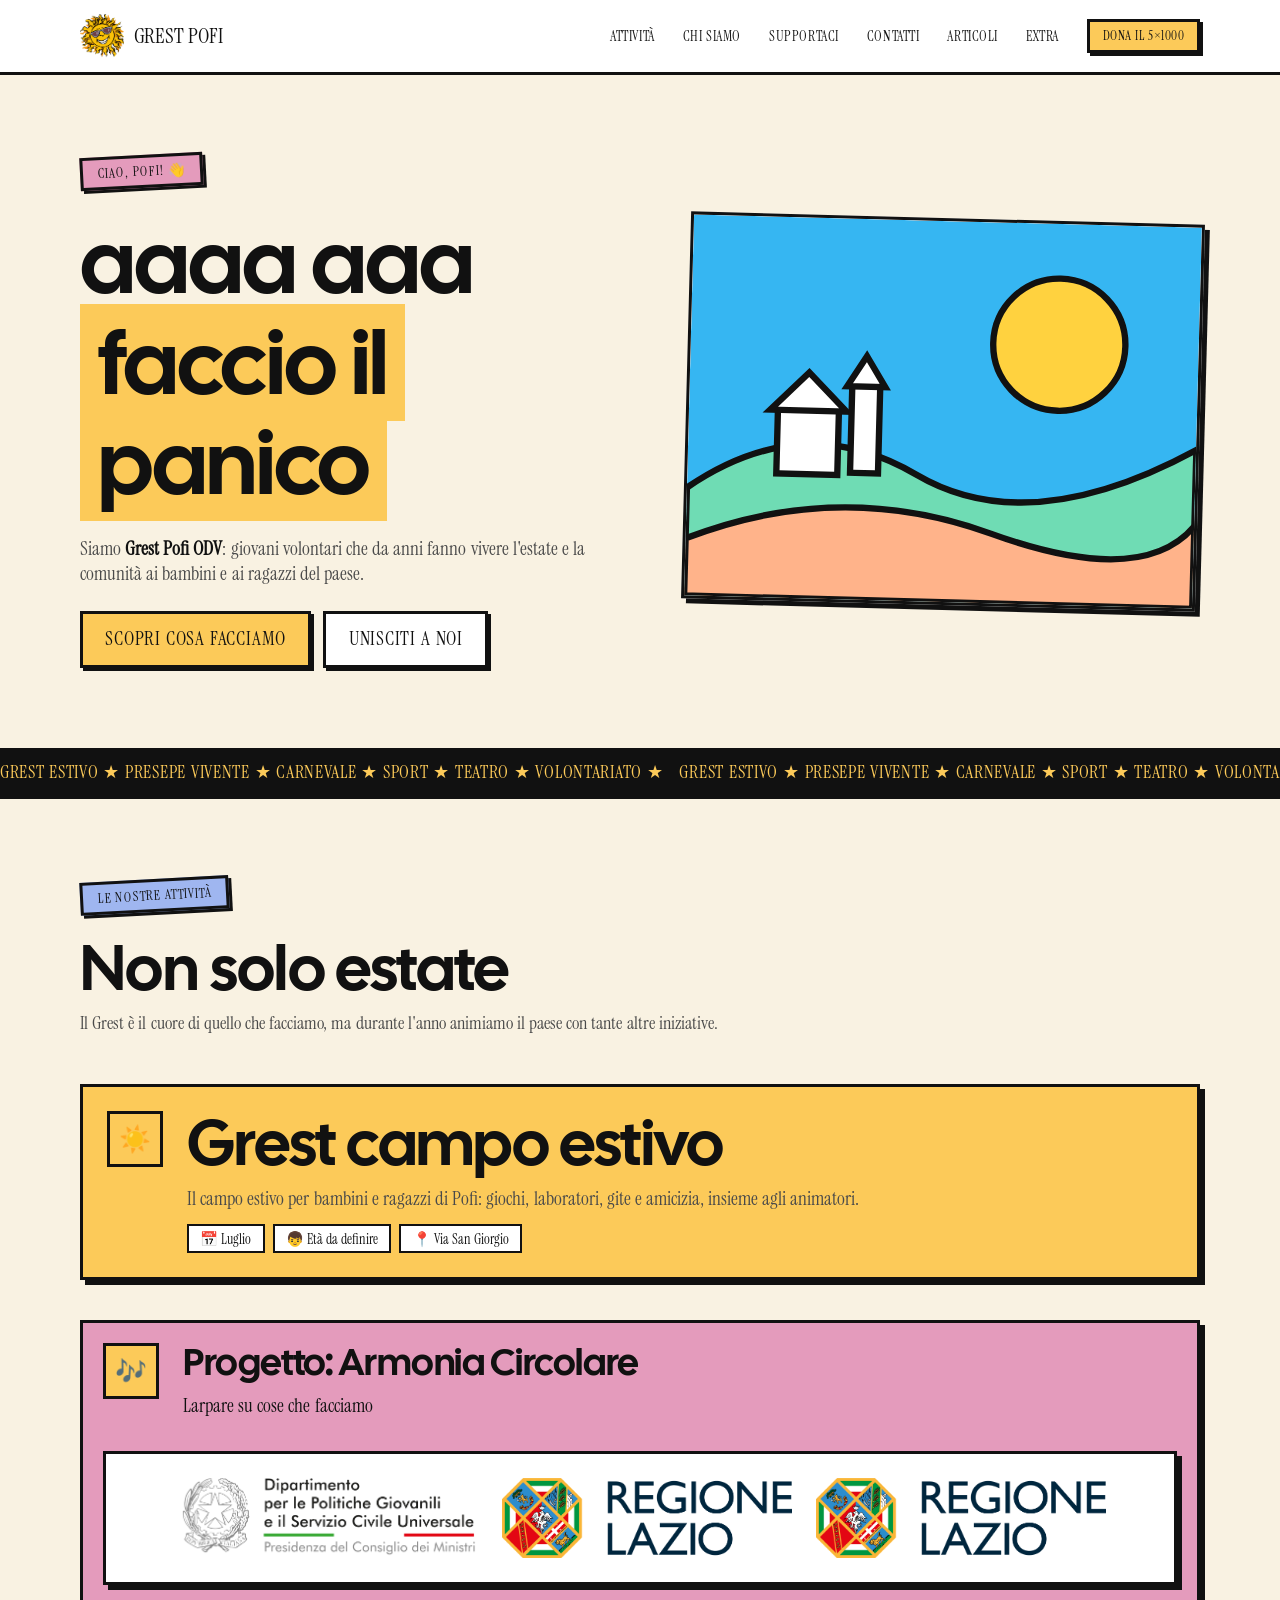
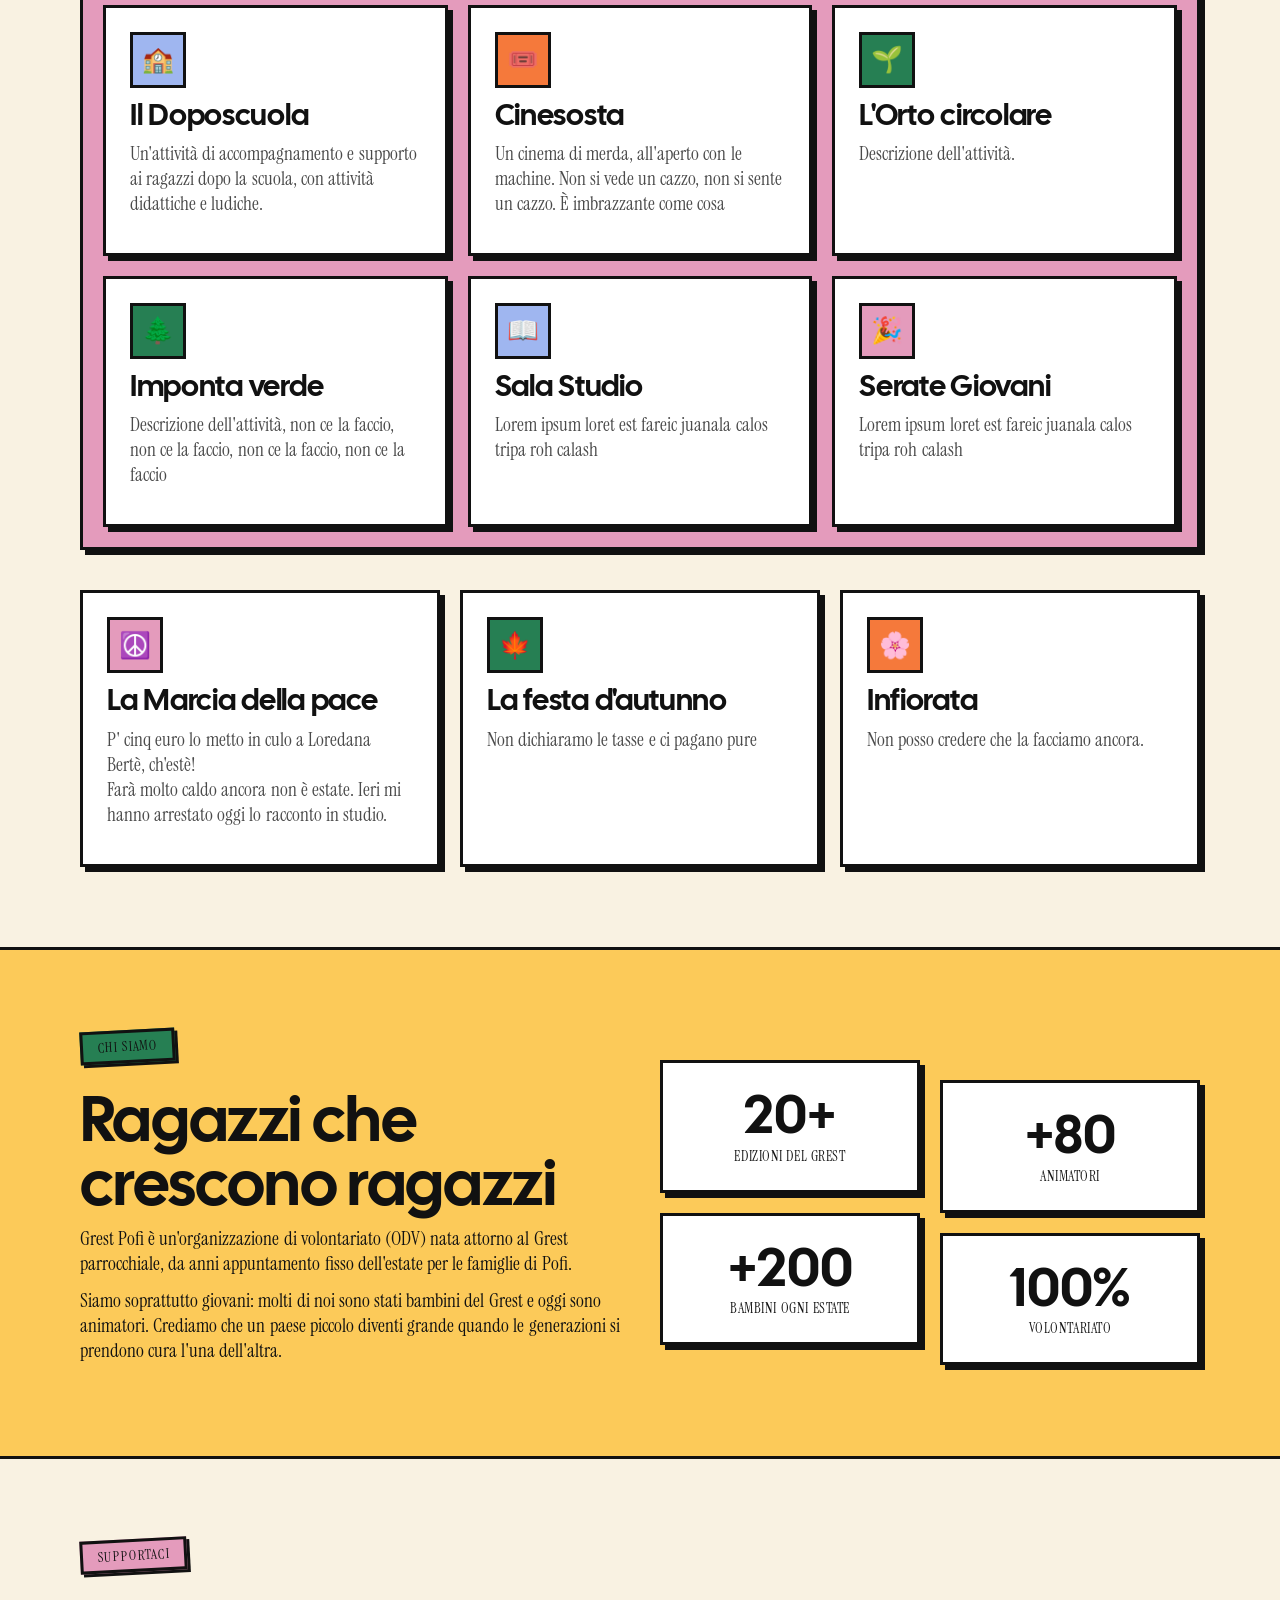
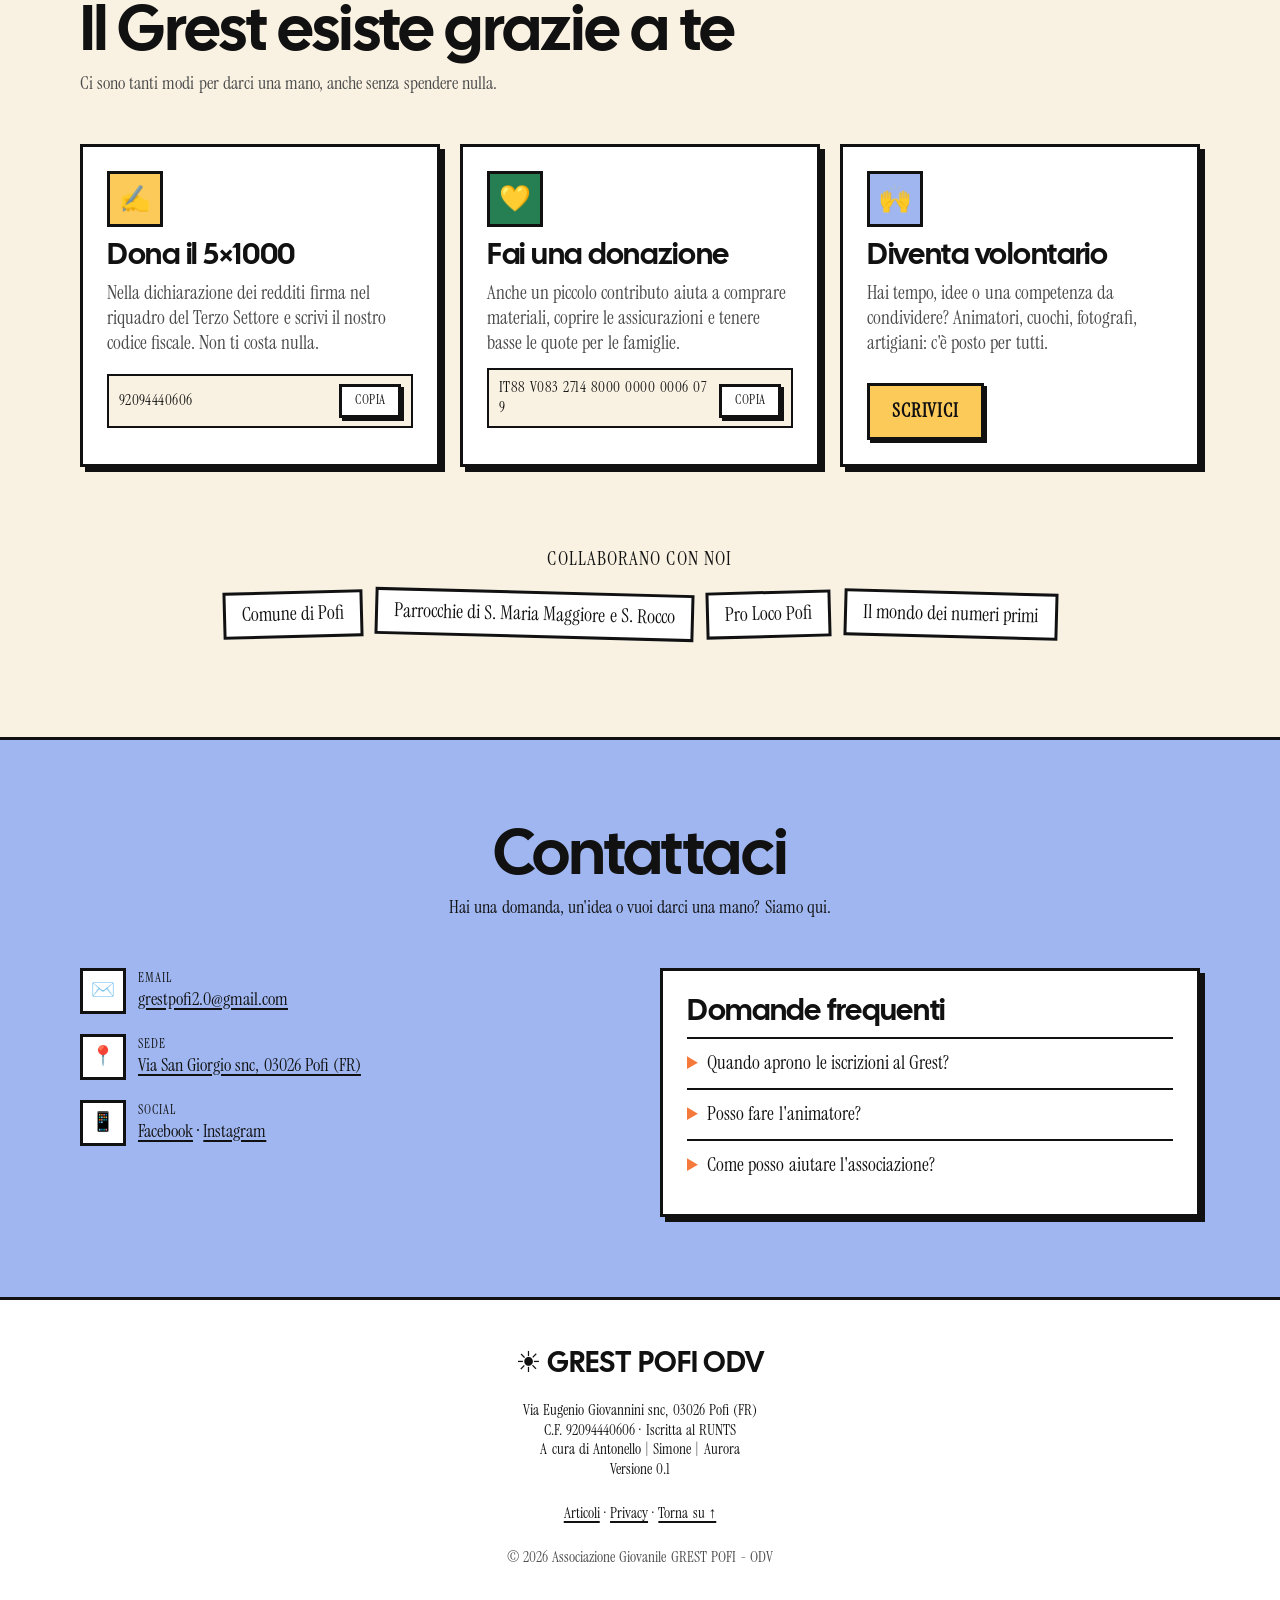
==== commit c6da771c: "Articoli: pagina con filtri, pagina di lettura e menu comune - articoli.html: box degli articoli con" ====
--- a/index.html
+++ b/index.html
@@ -375,6 +375,7 @@
         Versione 0.1
       </p>
       <p>
+        <a href="articoli.html">Articoli</a> ·
         <a href="privacy.html">Privacy</a> ·
         <a href="#home">Torna su ↑</a>
       </p>
--- a/css/style.css
+++ b/css/style.css
@@ -16,6 +16,7 @@
    6. Sezioni della home
    7. Footer
    8. Articoli e pagine interne
+   9. Pagina del singolo articolo (lettura)
    ========================================================= */
 
 
@@ -83,6 +84,15 @@
   font-style: normal;
   font-display: swap;
 }
+/* Corsivo di Instrument Serif: è un file a parte (sottotitoli degli articoli
+   e *corsivo* nel testo). Va scaricato da fontsource.org: vedi LEGGIMI.md. */
+@font-face {
+  font-family: "Instrument Serif";
+  src: url("../fonts/instrument-serif-latin-400-italic.woff2") format("woff2");
+  font-weight: 400;
+  font-style: italic;
+  font-display: swap;
+}
 @font-face {
   font-family: "Cal Sans";
   src: url("../fonts/cal-sans-latin-400-normal.woff2") format("woff2");
@@ -237,6 +247,8 @@
   text-decoration: none;
 }
 .nav__menu li:last-child { margin-left: .75rem; }
+/* Voce della pagina in cui ci si trova (es. "Articoli") */
+.nav__menu a[aria-current="page"] { background: var(--AC-giallo); }
 
 .nav__toggle { display: none; background: var(--AC-giallo); border: var(--border); padding: .6rem .5rem; cursor: pointer; }
 .nav__burger, .nav__burger::before, .nav__burger::after {
@@ -256,7 +268,7 @@
     padding: var(--space-s) var(--gutter) var(--space-m);
   }
   .nav__menu.is-open { display: flex; }
-  .nav__menu a:not(.btn) { padding: .8rem 0; font-size: 1rem; border-bottom: 2px solid var(--c-bg); }
+  .nav__menu a:not(.btn) { padding: .8rem .6rem; font-size: 1rem; border-bottom: 2px solid var(--c-bg); }
   .nav__menu li:last-child { margin: var(--space-s) 0 0; }
   .nav__menu .btn { display: block; text-align: center; }
 }
@@ -425,24 +437,236 @@
 .page-head { padding-block: var(--space-l) var(--space-m); }
 .page-head h1 { font-size: clamp(3rem, 7vw, 4.4rem); }
 
-.article-list { display: grid; gap: var(--gutter); grid-template-columns: repeat(auto-fit, minmax(280px, 1fr)); padding-bottom: var(--space-xl); }
-.article-card { padding: 0; text-decoration: none; overflow: hidden; }
-.article-card:hover { background: var(--c-paper); }
-.article-card img { width: 100%; aspect-ratio: 16 / 9; object-fit: cover; border-bottom: var(--border); }
-.article-card__body { padding: var(--space-m); }
-.article-card h2 { font-size: 1.9rem; }
+/* --- Archivio degli articoli (articoli.html) --- */
+.archivio { padding-bottom: var(--space-xl); }
+
+/* Barra dei filtri: ricerca larga, poi anno, ordine e "Azzera" */
+.filtri {
+  display: grid; gap: var(--space-s) var(--gutter);
+  grid-template-columns: 2fr 1fr 1fr auto;
+  align-items: end;
+  padding: var(--space-m);
+  margin-bottom: var(--space-m);
+}
+.filtri[hidden] { display: none; }
+@media (max-width: 860px) {
+  .filtri { grid-template-columns: 1fr 1fr; }
+  .filtri__campo--cerca { grid-column: 1 / -1; }
+  .filtri .btn { grid-column: 1 / -1; }
+}
+@media (max-width: 480px) { .filtri { grid-template-columns: 1fr; } }
+
+.filtri__campo label {
+  display: block; margin-bottom: .35rem;
+  font-size: .8rem; text-transform: uppercase; letter-spacing: .08em;
+}
+.filtri input,
+.filtri select {
+  width: 100%;
+  padding: .7rem .8rem;
+  font: inherit;
+  color: var(--c-ink);
+  background-color: var(--c-bg);
+  border: var(--border);
+  border-radius: var(--radius);
+}
+.filtri input::placeholder { color: var(--c-muted); }
+/* Menu a tendina: freccia disegnata con due triangoli, uguale su tutti i browser */
+.filtri select {
+  appearance: none; -webkit-appearance: none;
+  padding-right: 2.4rem;
+  background-image:
+    linear-gradient(45deg, transparent 50%, var(--c-ink) 50%),
+    linear-gradient(135deg, var(--c-ink) 50%, transparent 50%);
+  background-position: calc(100% - 1.15rem) 55%, calc(100% - .8rem) 55%;
+  background-size: .36rem .36rem;
+  background-repeat: no-repeat;
+  cursor: pointer;
+}
+.filtri input:focus-visible,
+.filtri select:focus-visible { outline: 3px solid var(--AC-verde); outline-offset: 2px; background-color: var(--c-paper); }
+
+.archivio__conteggio { font-size: .85rem; text-transform: uppercase; letter-spacing: .08em; margin-bottom: var(--space-m); }
+
+/* Griglia dei box */
+.archivio__griglia { display: grid; gap: var(--gutter); grid-template-columns: repeat(auto-fill, minmax(290px, 1fr)); }
+.archivio__vuoto { grid-column: 1 / -1; }
+
+/* Box di un articolo: è una .card, con l'immagine in alto senza margini */
+.scheda { padding: 0; overflow: hidden; text-decoration: none; }
+.scheda:hover { background: var(--c-paper); }
+.scheda__media {
+  position: relative;
+  width: 100%; aspect-ratio: 16 / 9;
+  display: grid; place-items: center;
+  border-bottom: var(--border);
+}
+/* La foto riempie il riquadro e viene ritagliata: così tutti i box
+   hanno la stessa altezza, qualunque sia la forma della foto */
+.scheda__media img { position: absolute; inset: 0; width: 100%; height: 100%; object-fit: cover; }
+.scheda__media--giallo    { background: var(--AC-giallo); }
+.scheda__media--azzurro   { background: var(--AC-azzurro); }
+.scheda__media--rosa      { background: var(--AC-rosa); }
+.scheda__media--arancione { background: var(--AC-arancione); }
+
+/* "Timbro" con la data, al posto della copertina quando manca */
+.scheda__timbro {
+  display: grid; justify-items: center;
+  padding: .5rem 1.1rem .7rem;
+  font-family: var(--font-primario);
+  font-size: 3.4rem; line-height: 1;
+  background: var(--c-paper);
+  border: var(--border);
+  box-shadow: var(--shadow-sm);
+  transform: rotate(-3deg);
+}
+.scheda__timbro small { font-size: .8rem; text-transform: uppercase; letter-spacing: .1em; margin-top: .3rem; }
+
+.scheda__corpo { display: flex; flex-direction: column; flex: 1; width: 100%; padding: var(--space-m); }
+.scheda__meta { font-size: .8rem; text-transform: uppercase; letter-spacing: .06em; }
+.card .scheda__meta { color: var(--c-ink); }
+.scheda__titolo { font-size: 2rem; }
+.scheda__leggi {
+  margin-top: auto; padding-top: var(--space-s);
+  font-size: .85rem; text-transform: uppercase; letter-spacing: .06em;
+  text-decoration: underline; text-decoration-thickness: 2px; text-underline-offset: 4px;
+  text-decoration-color: var(--AC-arancione);
+}
+
+/* Il primo box è grande: a tutta riga, con immagine a sinistra su schermi larghi */
+.scheda--grande { grid-column: 1 / -1; }
+.scheda--grande .scheda__titolo { font-size: clamp(2.2rem, 4vw, 3.2rem); }
+@media (min-width: 860px) {
+  .scheda--grande { flex-direction: row; align-items: stretch; }
+  .scheda--grande .scheda__media { width: 55%; flex-shrink: 0; aspect-ratio: auto; min-height: 20rem; border-bottom: 0; border-right: var(--border); }
+  .scheda--grande .scheda__corpo { padding: calc(var(--gutter) * 1.2); justify-content: center; }
+  .scheda--grande .scheda__leggi { margin-top: var(--space-s); }
+}
 
 .meta { font-size: .9rem; color: var(--c-muted); }
 
+/* Pagine di testo semplici (es. privacy.html) */
 .article { max-width: 720px; margin-inline: auto; padding-block: var(--space-l) var(--space-xl); }
 .article h1 { font-size: clamp(2.6rem, 6vw, 3.8rem); }
-.article__cover { border: var(--border); box-shadow: var(--shadow); margin-block: var(--space-m); }
-.article__body h2 { font-size: 2.1rem; margin-top: var(--space-l); }
-.article__body img { border: var(--border); margin-block: var(--space-m); }
-.article__body blockquote {
-  margin: var(--space-m) 0; padding: var(--space-m);
-  background: var(--AC-giallo); border: var(--border); box-shadow: var(--shadow-sm);
-}
-.article__body blockquote p { margin: 0; }
-
 .notice { padding: var(--space-m); background: var(--AC-arancione); border: var(--border); box-shadow: var(--shadow-sm); }
+
+
+/* ---------- 9. PAGINA DEL SINGOLO ARTICOLO (articolo.html) ----------
+   Impaginazione da rivista: una colonna stretta al centro, comoda da
+   leggere (circa 65-70 caratteri per riga). Solo la copertina è più larga.
+   - Titolo:      Cal Sans (è già un font "pieno", non serve il grassetto)
+   - Sottotitolo: Instrument Serif corsivo
+   - Testo:       Instrument Serif
+   Instrument Serif è stretto e ha le lettere piccole: per questo il testo
+   è più grande del resto del sito. */
+.lettura {
+  --colonna: 42rem;   /* larghezza della colonna di testo */
+  padding-block: var(--space-l) var(--space-xl);
+}
+.lettura > * { max-width: var(--colonna); margin-inline: auto; }
+
+/* Intestazione */
+.lettura__titolo {
+  font-family: var(--font-primario);
+  font-size: clamp(2.6rem, 7vw, 4.4rem);
+  line-height: 1.02;
+  letter-spacing: -.02em;
+  word-spacing: normal;
+  margin-bottom: var(--space-m);
+}
+.lettura__sottotitolo {
+  font-family: var(--font-secondario);
+  font-style: italic;
+  font-size: clamp(1.5rem, 3.4vw, 2rem);
+  line-height: 1.2;
+  word-spacing: normal;
+  margin-bottom: var(--space-m);
+}
+/* Firma: autore, data e tempo di lettura tra due righe nere */
+.lettura__firma {
+  display: flex; flex-wrap: wrap; gap: .4rem 1.2rem;
+  margin: 0;
+  padding-block: .8rem;
+  border-block: var(--border);
+  font-size: .8rem; text-transform: uppercase; letter-spacing: .08em;
+}
+.lettura__firma strong { font-weight: 400; background: var(--AC-giallo); padding-inline: .3em; }
+
+/* Copertina: più larga della colonna di testo */
+.lettura__copertina { max-width: 60rem; margin-block: var(--space-l); }
+.lettura__copertina img { width: 100%; border: var(--border); box-shadow: var(--shadow); }
+.lettura__head + .lettura__testo { margin-top: var(--space-l); }
+
+/* Testo */
+.lettura__testo {
+  font-family: var(--font-secondario);
+  font-size: clamp(1.25rem, 1.05rem + .8vw, 1.55rem);
+  line-height: 1.5;
+  word-spacing: normal;
+}
+.lettura__testo p, .lettura__testo ul, .lettura__testo ol { margin: 0 0 1em; }
+.lettura__testo li { margin-bottom: .3em; }
+.lettura__testo li::marker { color: var(--AC-arancione); }
+
+/* Capolettera: la prima lettera dell'articolo, grande e in un riquadro giallo */
+.lettura__testo > p:first-child::first-letter {
+  float: left;
+  margin: .1em .25em 0 0;
+  padding: .1em .18em;
+  font-family: var(--font-primario);
+  font-size: 3.4em;
+  line-height: .9;
+  background: var(--AC-giallo);
+  border: var(--border);
+}
+
+/* Sottotitoli scritti nel testo con # e ## */
+.lettura__testo h2, .lettura__testo h3 {
+  font-family: var(--font-primario);
+  letter-spacing: -.01em;
+  margin: 1.8em 0 .5em;
+}
+.lettura__testo h2 { font-size: 1.6em; }
+.lettura__testo h3 { font-size: 1.2em; }
+
+/* Instrument Serif non ha il grassetto: il **grassetto** diventa
+   una sottolineatura gialla a evidenziatore */
+.lettura__testo strong {
+  font-weight: 400;
+  background: linear-gradient(transparent 58%, var(--AC-giallo) 58%);
+}
+.lettura__testo a { text-decoration-color: var(--AC-arancione); }
+
+/* Citazione (> nel testo): grande, in corsivo, tra due righe nere */
+.lettura__testo blockquote {
+  margin: 1.6em 0;
+  padding: .8em 0;
+  border-block: var(--border);
+  font-style: italic;
+  font-size: 1.5em;
+  line-height: 1.2;
+}
+.lettura__testo blockquote p { margin: 0; }
+
+/* Foto nel testo, con didascalia */
+.lettura__testo figure { margin: 1.6em 0; }
+.lettura__testo figure img { width: 100%; border: var(--border); box-shadow: var(--shadow); }
+.lettura__testo figcaption {
+  margin-top: .8rem;
+  font-family: var(--font-primario);
+  font-size: .9rem; line-height: 1.4;
+  color: var(--c-muted);
+}
+
+/* Segno di fine articolo: un quadratino giallo dopo l'ultima parola */
+.lettura__testo > p:last-child::after {
+  content: "";
+  display: inline-block;
+  width: .55em; height: .55em;
+  margin-left: .35em;
+  background: var(--AC-giallo);
+  border: 2px solid var(--c-ink);
+}
+
+/* Fondo pagina */
+.lettura__fine { margin-top: var(--space-l); padding-top: var(--space-m); border-top: var(--border); }
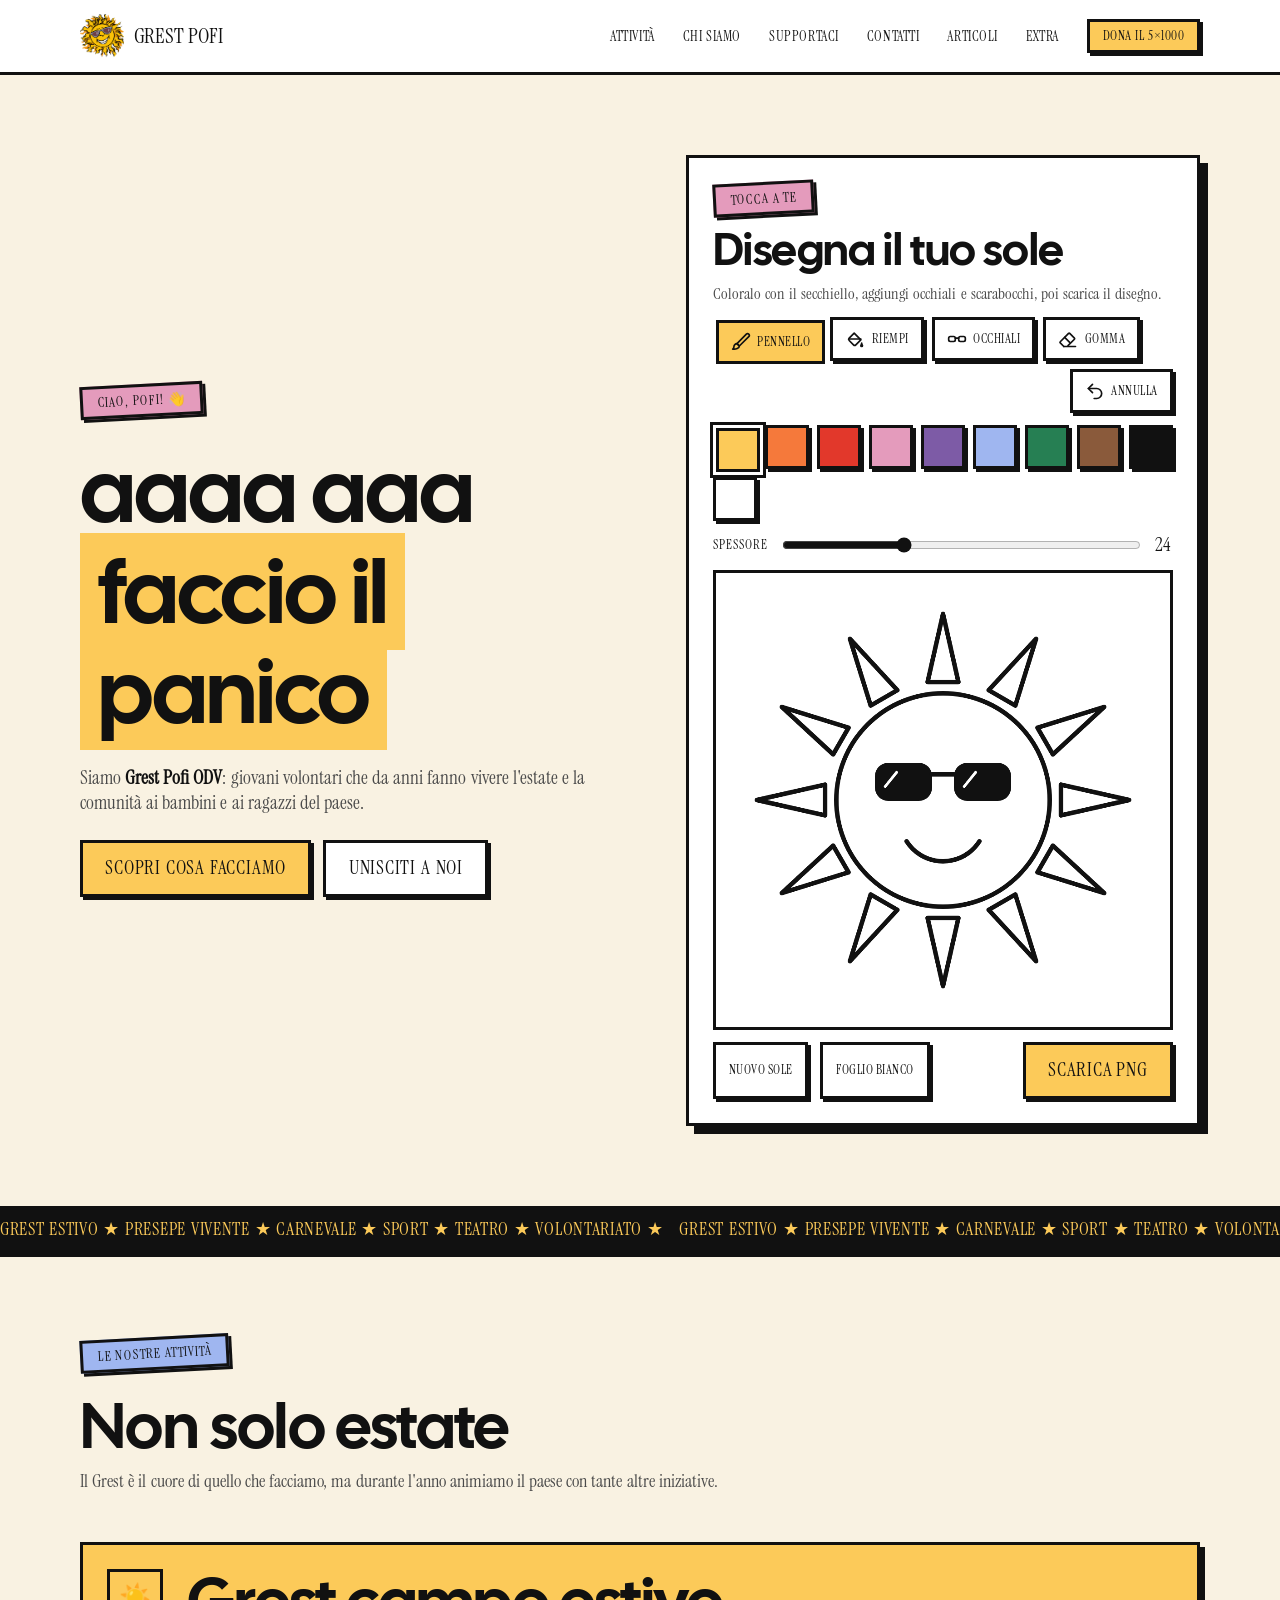
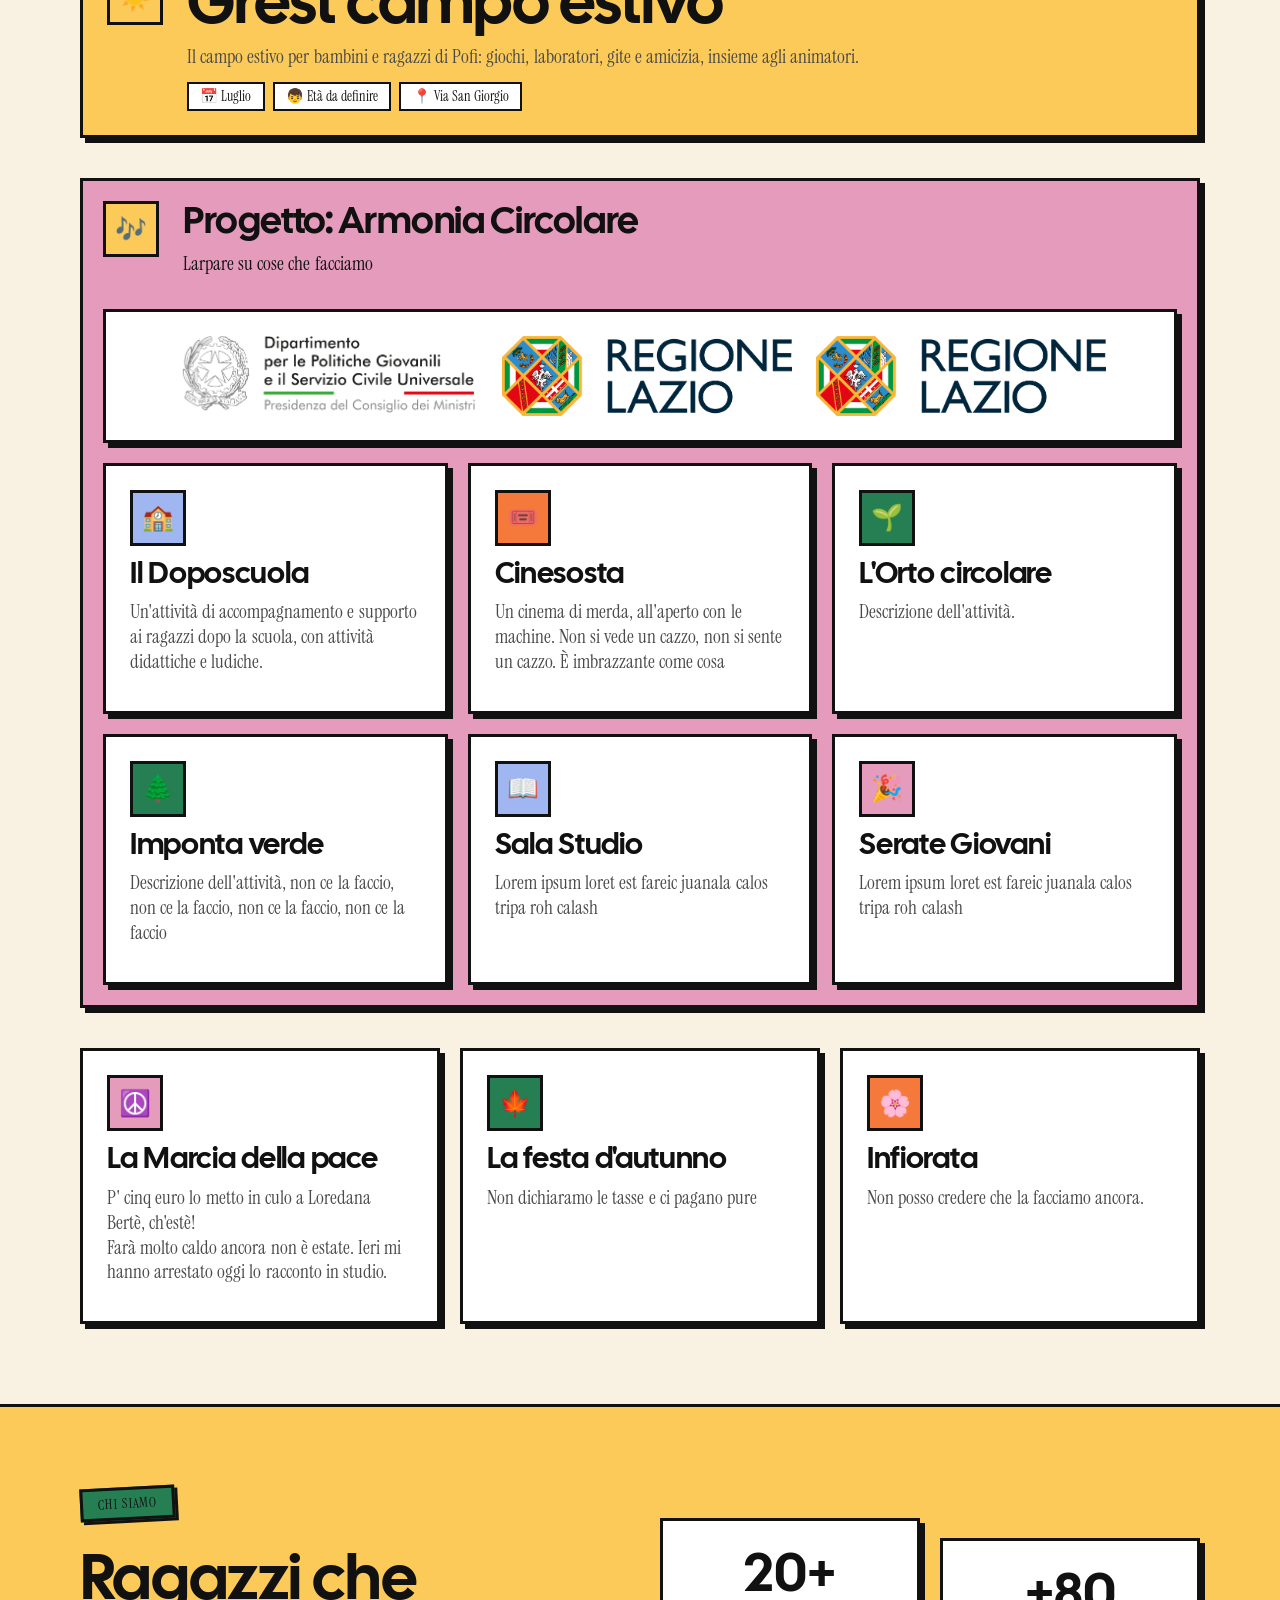
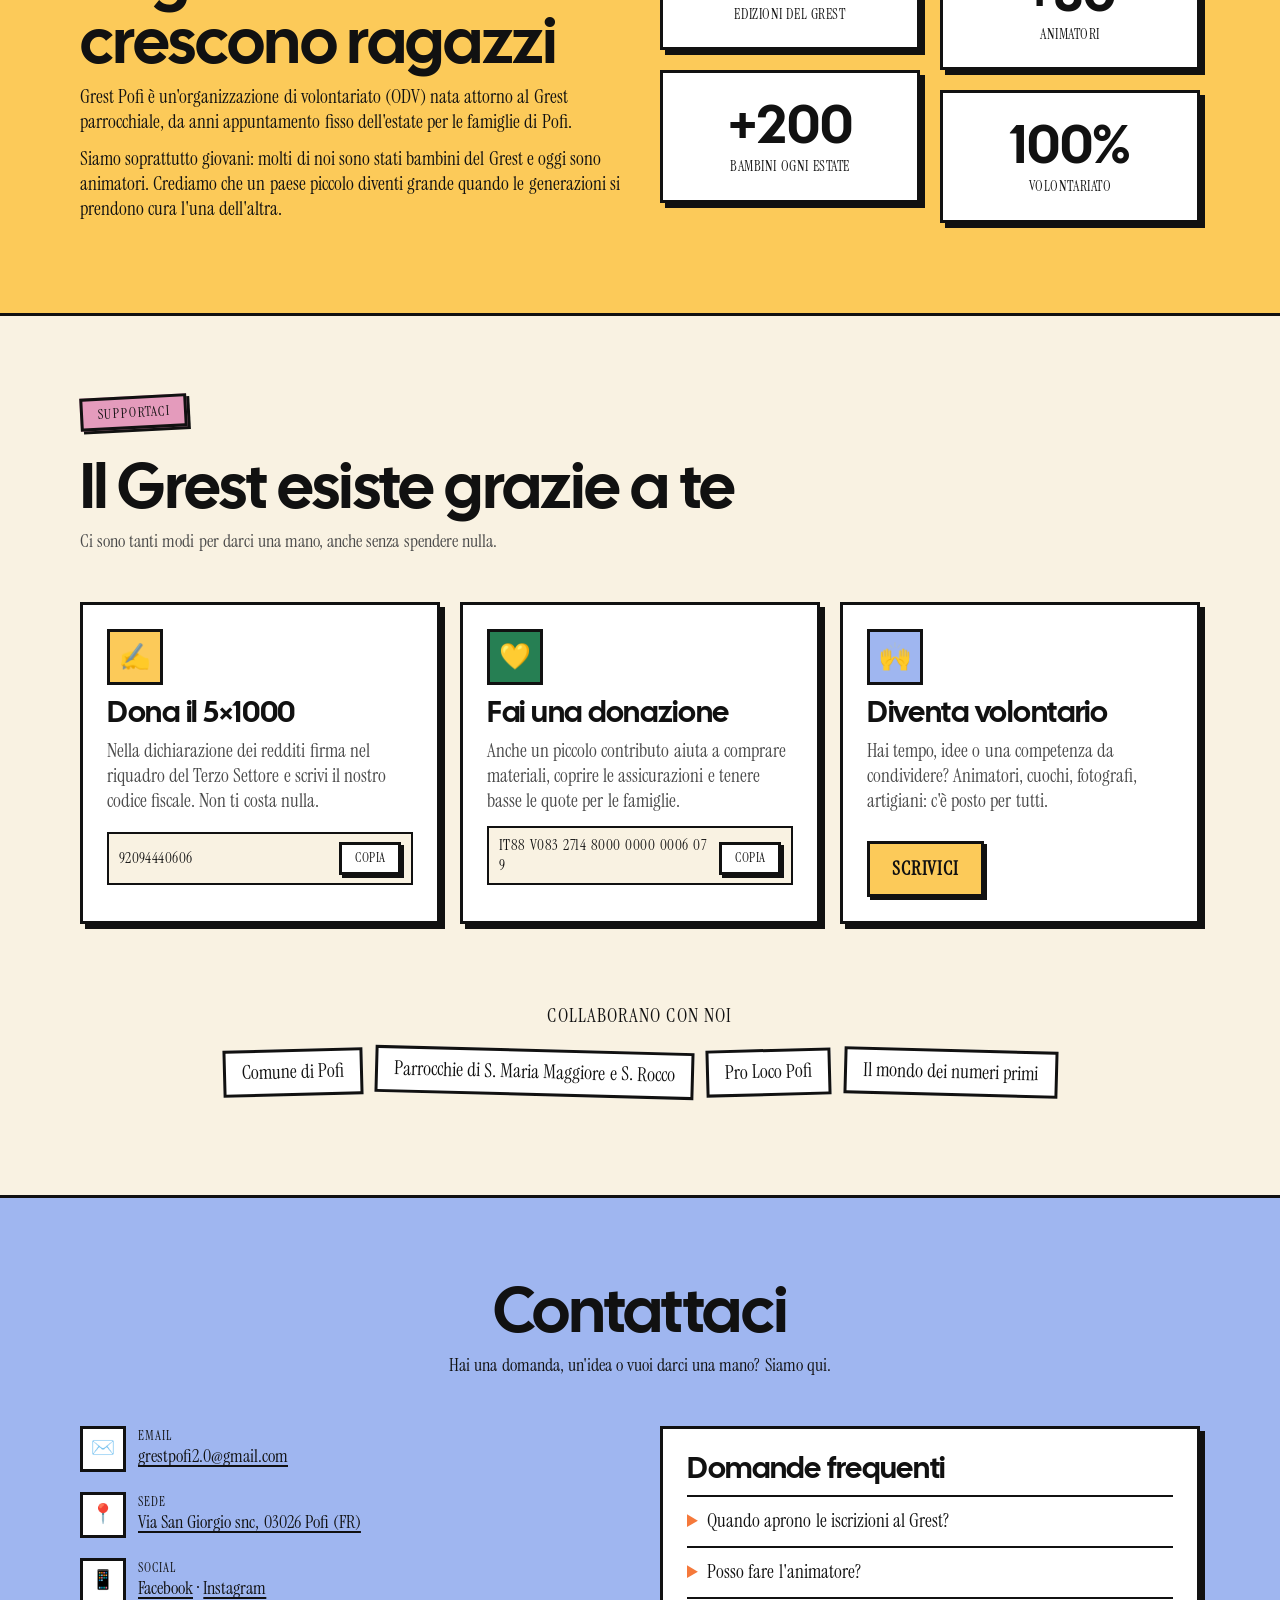
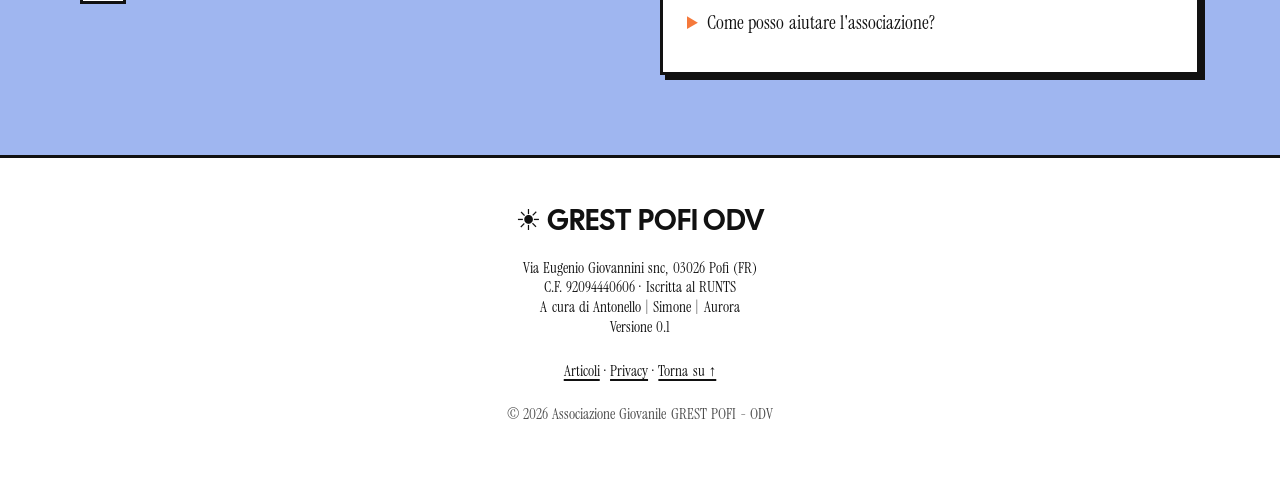
==== commit 4f06cfb4: "Splash: lavagna "Disegna il tuo sole" al posto dell'illustrazione - index.html: tolto il riquadro <f" ====
--- a/index.html
+++ b/index.html
@@ -70,24 +70,75 @@
           </div>
         </div>
 
-        <!-- Riquadro immagine: sostituite il disegno con una foto
-             <img src="img/hero.jpg" alt="Descrizione della foto">
-             I colori del disegno sono scritti qui dentro e non seguono la palette:
-             è solo un segnaposto. -->
-        <figure class="hero__media box">
-          <svg viewBox="0 0 400 300" role="img" aria-label="Illustrazione: il sole sopra le colline di Pofi">
-            <rect width="400" height="300" fill="#36b6f2"/>
-            <circle cx="290" cy="95" r="52" fill="#ffd23f" stroke="#111111" stroke-width="5"/>
-            <path d="M0 215 Q90 150 180 200 T400 175 V300 H0Z" fill="#6fdcb4" stroke="#111111" stroke-width="5"/>
-            <path d="M0 255 Q120 205 240 245 T400 235 V300 H0Z" fill="#ffb38a" stroke="#111111" stroke-width="5"/>
-            <g fill="#ffffff" stroke="#111111" stroke-width="5">
-              <rect x="70" y="150" width="48" height="52"/>
-              <path d="M64 152 L94 122 L124 152Z"/>
-              <rect x="128" y="130" width="22" height="70"/>
-              <path d="M124 132 L139 108 L154 132Z"/>
-            </g>
-          </svg>
-        </figure>
+        <!-- =====================================================
+             LAVAGNA "DISEGNA IL TUO SOLE"
+             Sta nella splash, accanto ai testi.
+             Lo stile è in css/style.css (sezione 6b), il codice in js/lavagna.js.
+             PRIVACY: il disegno resta sul dispositivo di chi lo fa,
+             non viene inviato né salvato da nessuna parte.
+             ===================================================== -->
+        <div class="lavagna">
+          <p class="sticker sticker--rosa">Tocca a te</p>
+          <h2 class="lavagna__titolo">Disegna il tuo sole</h2>
+          <p class="lavagna__aiuto">Coloralo con il secchiello, aggiungi occhiali e scarabocchi, poi scarica il disegno.</p>
+
+          <!-- Strumenti: aria-pressed="true" indica quello scelto -->
+          <div class="lavagna__barra" role="group" aria-label="Strumenti">
+            <button type="button" class="lavagna__strumento" data-strumento="pennello" aria-pressed="true" aria-label="Pennello">
+              <svg viewBox="0 0 24 24" fill="none" stroke="currentColor" stroke-width="2" stroke-linecap="round" stroke-linejoin="round" aria-hidden="true"><path d="M18.4 2.6a2 2 0 0 1 2.9 2.9L10 16.8 7.2 14z"/><path d="M7.2 14c-2 0-3.7 1.6-3.7 3.6 0 1.4-.8 2.4-1.5 2.9 4 .6 8-1 8-3.7z"/></svg>
+              <span>Pennello</span>
+            </button>
+            <button type="button" class="lavagna__strumento" data-strumento="riempi" aria-pressed="false" aria-label="Riempi">
+              <svg viewBox="0 0 24 24" fill="none" stroke="currentColor" stroke-width="2" stroke-linecap="round" stroke-linejoin="round" aria-hidden="true"><path d="m5 11 6-6 8 8-6 6a2 2 0 0 1-2.8 0L5 13.8a2 2 0 0 1 0-2.8z"/><path d="M5 12h14"/><path d="M20 17c0 1.5 1 2.2 1 3a1 1 0 0 1-2 0c0-.8 1-1.5 1-3z"/></svg>
+              <span>Riempi</span>
+            </button>
+            <button type="button" class="lavagna__strumento" data-strumento="occhiali" aria-pressed="false" aria-label="Occhiali">
+              <svg viewBox="0 0 24 24" fill="none" stroke="currentColor" stroke-width="2" stroke-linecap="round" stroke-linejoin="round" aria-hidden="true"><rect x="2" y="9" width="8" height="6" rx="2"/><rect x="14" y="9" width="8" height="6" rx="2"/><path d="M10 11h4"/></svg>
+              <span>Occhiali</span>
+            </button>
+            <button type="button" class="lavagna__strumento" data-strumento="gomma" aria-pressed="false" aria-label="Gomma">
+              <svg viewBox="0 0 24 24" fill="none" stroke="currentColor" stroke-width="2" stroke-linecap="round" stroke-linejoin="round" aria-hidden="true"><path d="m7 21-4.3-4.3a1 1 0 0 1 0-1.4l10-10a1 1 0 0 1 1.4 0l5.6 5.6a1 1 0 0 1 0 1.4L12 20"/><path d="M7 21h14"/><path d="m8 10 6 6"/></svg>
+              <span>Gomma</span>
+            </button>
+            <button type="button" class="lavagna__strumento lavagna__strumento--annulla" data-azione="annulla" aria-label="Annulla">
+              <svg viewBox="0 0 24 24" fill="none" stroke="currentColor" stroke-width="2" stroke-linecap="round" stroke-linejoin="round" aria-hidden="true"><path d="M9 14 4 9l5-5"/><path d="M4 9h10a6 6 0 0 1 0 12h-3"/></svg>
+              <span>Annulla</span>
+            </button>
+          </div>
+
+          <!-- Colori: per aggiungerne uno copiate una riga e cambiate
+               data-colore, --colore e aria-label (il nome letto ad alta voce) -->
+          <div class="lavagna__colori" role="group" aria-label="Colori">
+            <button type="button" class="lavagna__colore" data-colore="#fcca59" style="--colore:#fcca59" aria-label="Giallo" aria-pressed="true"></button>
+            <button type="button" class="lavagna__colore" data-colore="#f5793b" style="--colore:#f5793b" aria-label="Arancione" aria-pressed="false"></button>
+            <button type="button" class="lavagna__colore" data-colore="#e2382b" style="--colore:#e2382b" aria-label="Rosso" aria-pressed="false"></button>
+            <button type="button" class="lavagna__colore" data-colore="#e49bbc" style="--colore:#e49bbc" aria-label="Rosa" aria-pressed="false"></button>
+            <button type="button" class="lavagna__colore" data-colore="#7d5ba6" style="--colore:#7d5ba6" aria-label="Viola" aria-pressed="false"></button>
+            <button type="button" class="lavagna__colore" data-colore="#9fb6f0" style="--colore:#9fb6f0" aria-label="Azzurro" aria-pressed="false"></button>
+            <button type="button" class="lavagna__colore" data-colore="#267f53" style="--colore:#267f53" aria-label="Verde" aria-pressed="false"></button>
+            <button type="button" class="lavagna__colore" data-colore="#8a5a3b" style="--colore:#8a5a3b" aria-label="Marrone" aria-pressed="false"></button>
+            <button type="button" class="lavagna__colore" data-colore="#111111" style="--colore:#111111" aria-label="Nero" aria-pressed="false"></button>
+            <button type="button" class="lavagna__colore" data-colore="#ffffff" style="--colore:#ffffff" aria-label="Bianco" aria-pressed="false"></button>
+          </div>
+
+          <div class="lavagna__spessore">
+            <label for="lavagna-spessore">Spessore</label>
+            <input type="range" id="lavagna-spessore" min="6" max="60" step="2" value="24">
+            <output for="lavagna-spessore" data-spessore>24</output>
+          </div>
+
+          <!-- Il foglio da disegno: 1000×1000 pixel, ridimensionato dal CSS -->
+          <canvas class="lavagna__tela" width="1000" height="1000" role="img" aria-label="Lavagna da disegno con un sole da colorare"></canvas>
+
+          <div class="lavagna__azioni">
+            <button type="button" class="btn btn--small" data-azione="nuovo-sole">Nuovo sole</button>
+            <button type="button" class="btn btn--small" data-azione="foglio-bianco">Foglio bianco</button>
+            <button type="button" class="btn btn--primary" data-azione="scarica">Scarica PNG</button>
+          </div>
+
+          <!-- Messaggi per i lettori di schermo (invisibile) -->
+          <p class="sr-only" aria-live="polite" data-annuncio></p>
+        </div>
       </div>
 
       <!-- Nastro scorrevole: per cambiare le parole modificate entrambe le liste -->
@@ -384,5 +435,6 @@
   </footer>
 
   <script src="js/main.js"></script>
+  <script src="js/lavagna.js"></script>
 </body>
 </html>
--- a/css/style.css
+++ b/css/style.css
@@ -296,12 +296,90 @@
 .hero__subtitle { max-width: 34rem; font-size: 1.2rem; color: var(--c-muted); }
 .hero__subtitle strong { color: var(--c-ink); }
 .hero__actions { display: flex; flex-wrap: wrap; gap: var(--space-s); margin-top: var(--space-m); }
-.hero__media { margin: 0; overflow: hidden; transform: rotate(1.5deg); }
-.hero__media img { width: 100%; aspect-ratio: 4 / 3; object-fit: cover; }
+/* min-width: 0 → le colonne possono restringersi: senza, la lavagna
+   (larga 1000px "veri") allargherebbe la griglia oltre lo schermo */
+.hero__inner > * { min-width: 0; }
 
 @media (max-width: 860px) {
   .hero__inner { grid-template-columns: 1fr; padding-block: var(--space-l); }
-  .hero__media { transform: none; }
+}
+
+/* ---------- 6b. LAVAGNA "DISEGNA IL TUO SOLE" ----------
+   Usa solo le variabili della sezione 1: cambiando quelle, cambia anche la lavagna.
+   NB: la lavagna NON è ruotata come gli adesivi, altrimenti il
+   tratto non cadrebbe esattamente sotto il dito. */
+.lavagna {
+  display: grid;
+  gap: var(--space-s);
+  padding: var(--space-m);
+  background: var(--c-paper);
+  border: var(--border);
+  box-shadow: var(--shadow-lg);
+}
+.lavagna .sticker { justify-self: start; margin-bottom: 0; }
+.lavagna__titolo { font-size: clamp(2.2rem, 4vw, 2.8rem); margin: 0; }
+.lavagna__aiuto { margin: 0; color: var(--c-muted); font-size: 1rem; }
+
+/* Riga degli strumenti */
+.lavagna__barra { display: flex; flex-wrap: wrap; gap: .5rem; }
+.lavagna__strumento {
+  display: inline-flex; align-items: center; gap: .4rem;
+  min-height: 44px;                      /* misura minima comoda per il dito */
+  padding: .4rem .75rem;
+  font: inherit; font-size: .8rem;
+  text-transform: uppercase; letter-spacing: .04em;
+  color: var(--c-ink);
+  background: var(--c-paper);
+  border: var(--border);
+  box-shadow: var(--shadow-sm);
+  cursor: pointer;
+  transition: transform .1s, box-shadow .1s;
+}
+.lavagna__strumento svg { width: 20px; height: 20px; flex-shrink: 0; }
+/* Strumento scelto: giallo e "schiacciato" */
+.lavagna__strumento[aria-pressed="true"] { background: var(--AC-giallo); transform: translate(3px, 3px); box-shadow: none; }
+.lavagna__strumento--annulla { margin-left: auto; }
+
+/* Tavolozza dei colori: ogni pulsante prende il colore da --colore */
+.lavagna__colori { display: flex; flex-wrap: wrap; gap: .5rem; }
+.lavagna__colore {
+  width: 44px; height: 44px; padding: 0;
+  background: var(--colore);
+  border: var(--border);
+  box-shadow: var(--shadow-sm);
+  cursor: pointer;
+  transition: transform .1s, box-shadow .1s;
+}
+.lavagna__colore[aria-pressed="true"] {
+  transform: translate(3px, 3px); box-shadow: none;
+  outline: 3px solid var(--c-ink); outline-offset: 3px;
+}
+
+/* Spessore del pennello */
+.lavagna__spessore { display: flex; align-items: center; gap: var(--space-s); }
+.lavagna__spessore label { font-size: .8rem; text-transform: uppercase; letter-spacing: .08em; }
+.lavagna__spessore input { flex: 1; min-width: 0; accent-color: var(--c-ink); }
+.lavagna__spessore output { min-width: 2ch; font-variant-numeric: tabular-nums; }
+
+/* Il foglio da disegno */
+.lavagna__tela {
+  display: block;
+  width: 100%; max-width: 100%; height: auto;
+  aspect-ratio: 1 / 1;
+  background: #ffffff;
+  border: var(--border);
+  touch-action: none;                    /* sul telefono il dito disegna invece di scorrere la pagina */
+  cursor: crosshair;
+}
+
+.lavagna__azioni { display: flex; flex-wrap: wrap; gap: var(--space-s); }
+.lavagna__azioni .btn--primary { margin-left: auto; }
+
+@media (max-width: 480px) {
+  .lavagna { padding: var(--space-s); }
+  .lavagna__strumento span { display: none; }   /* sul telefono piccolo restano solo le icone */
+  .lavagna__strumento--annulla { margin-left: 0; }
+  .lavagna__azioni .btn--primary { margin-left: 0; width: 100%; text-align: center; }
 }
 
 /* Nastro scorrevole */
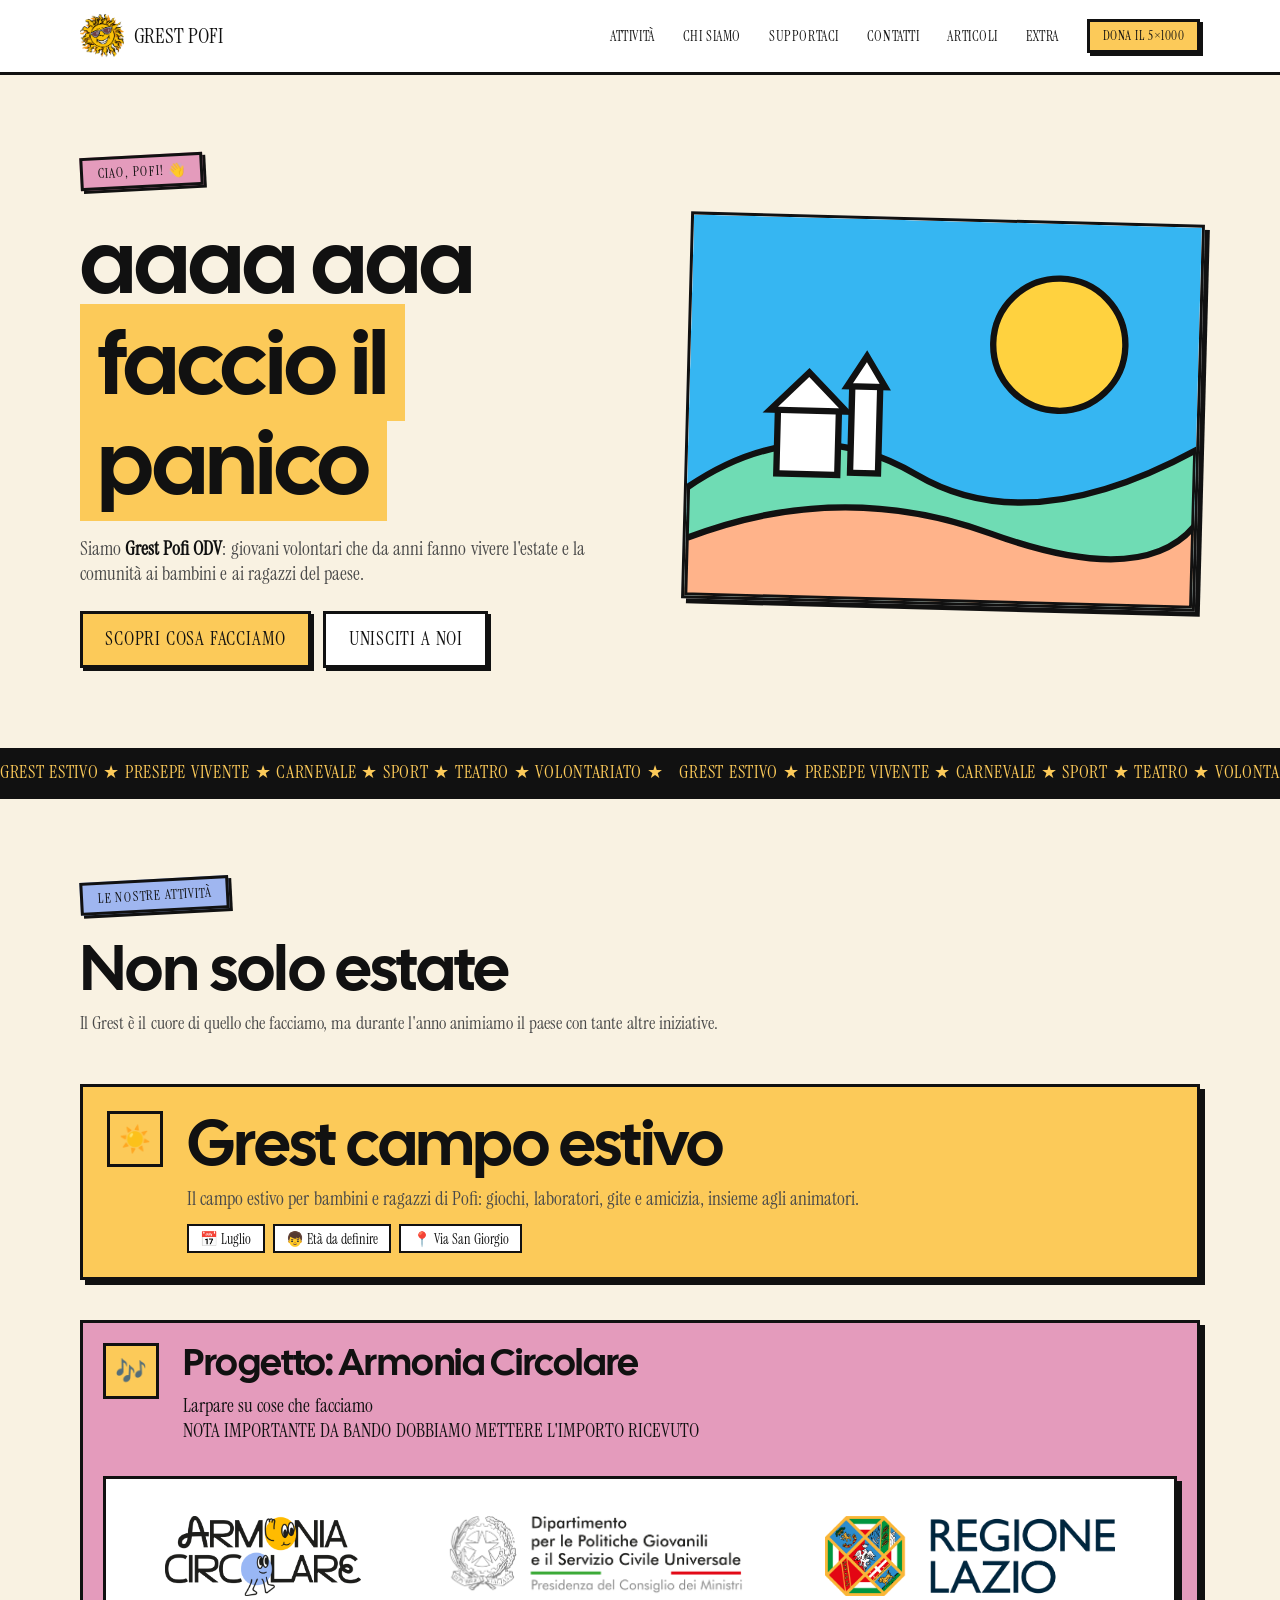
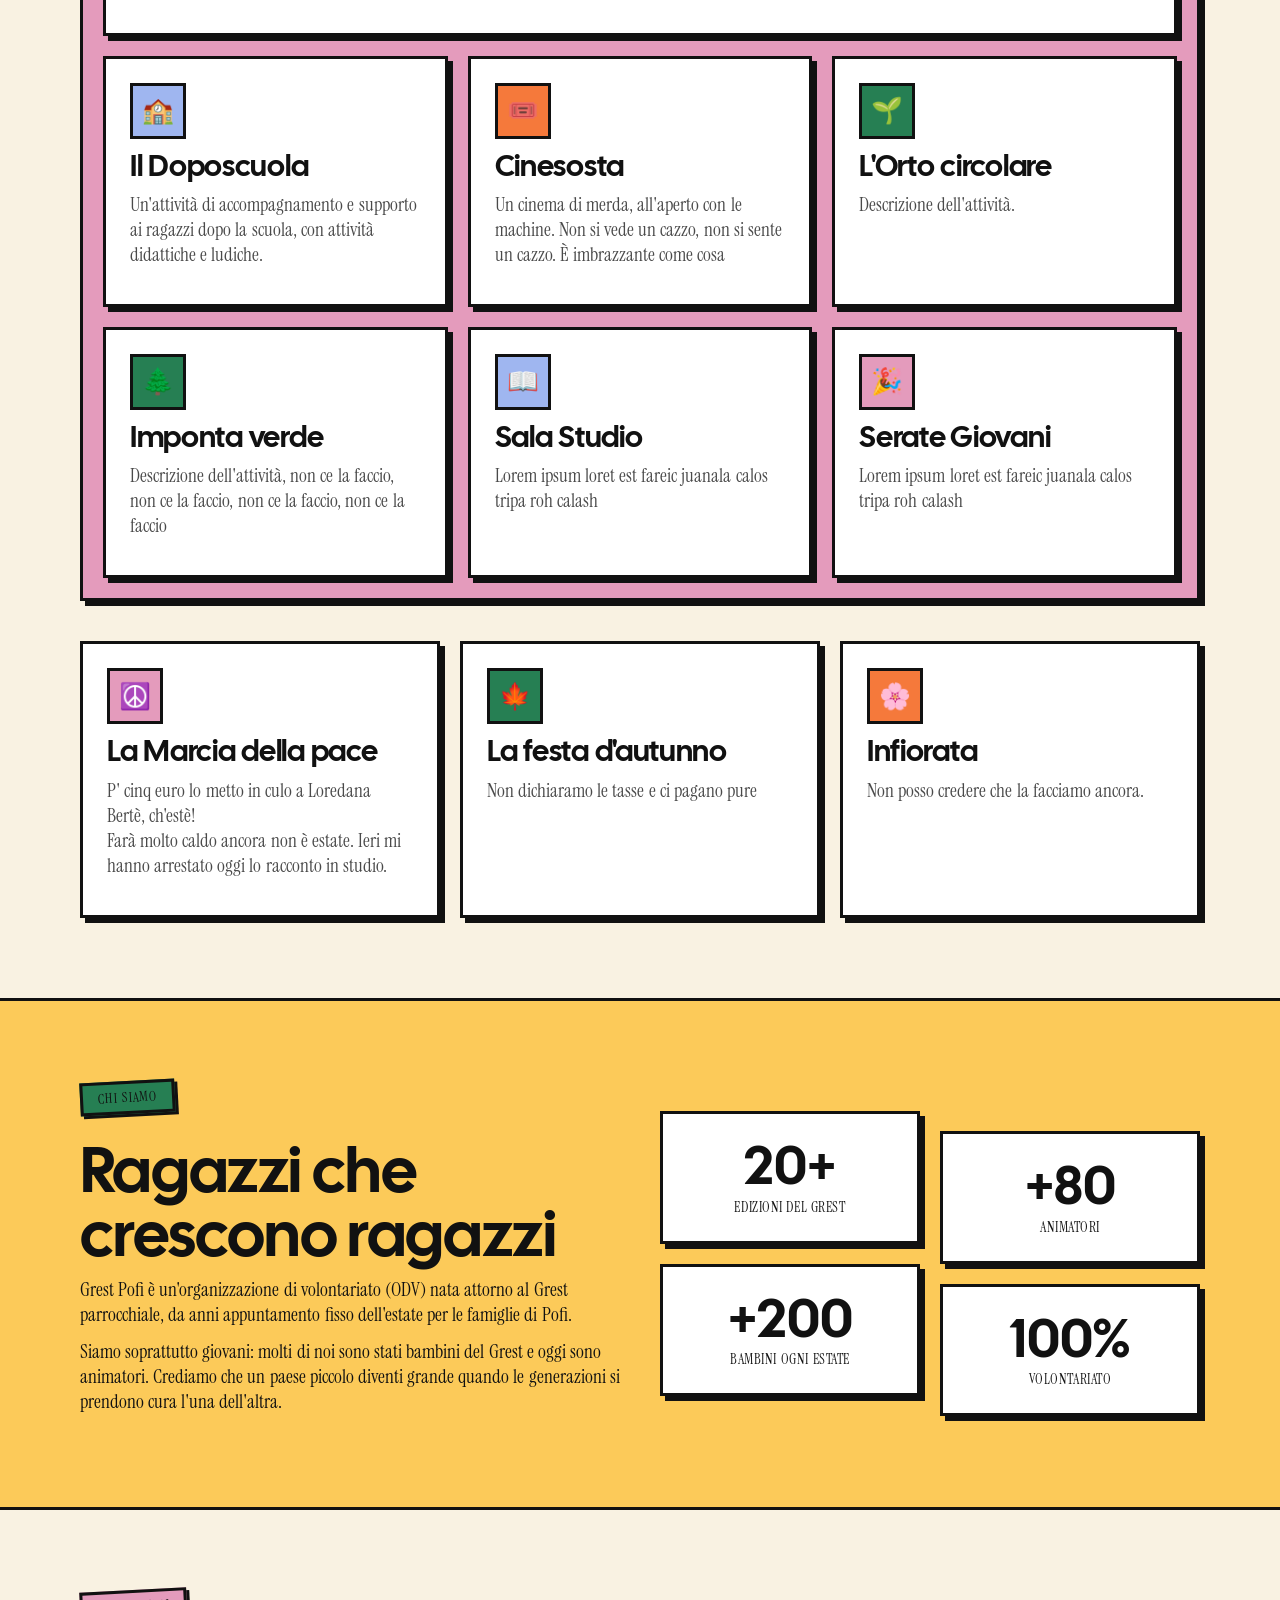
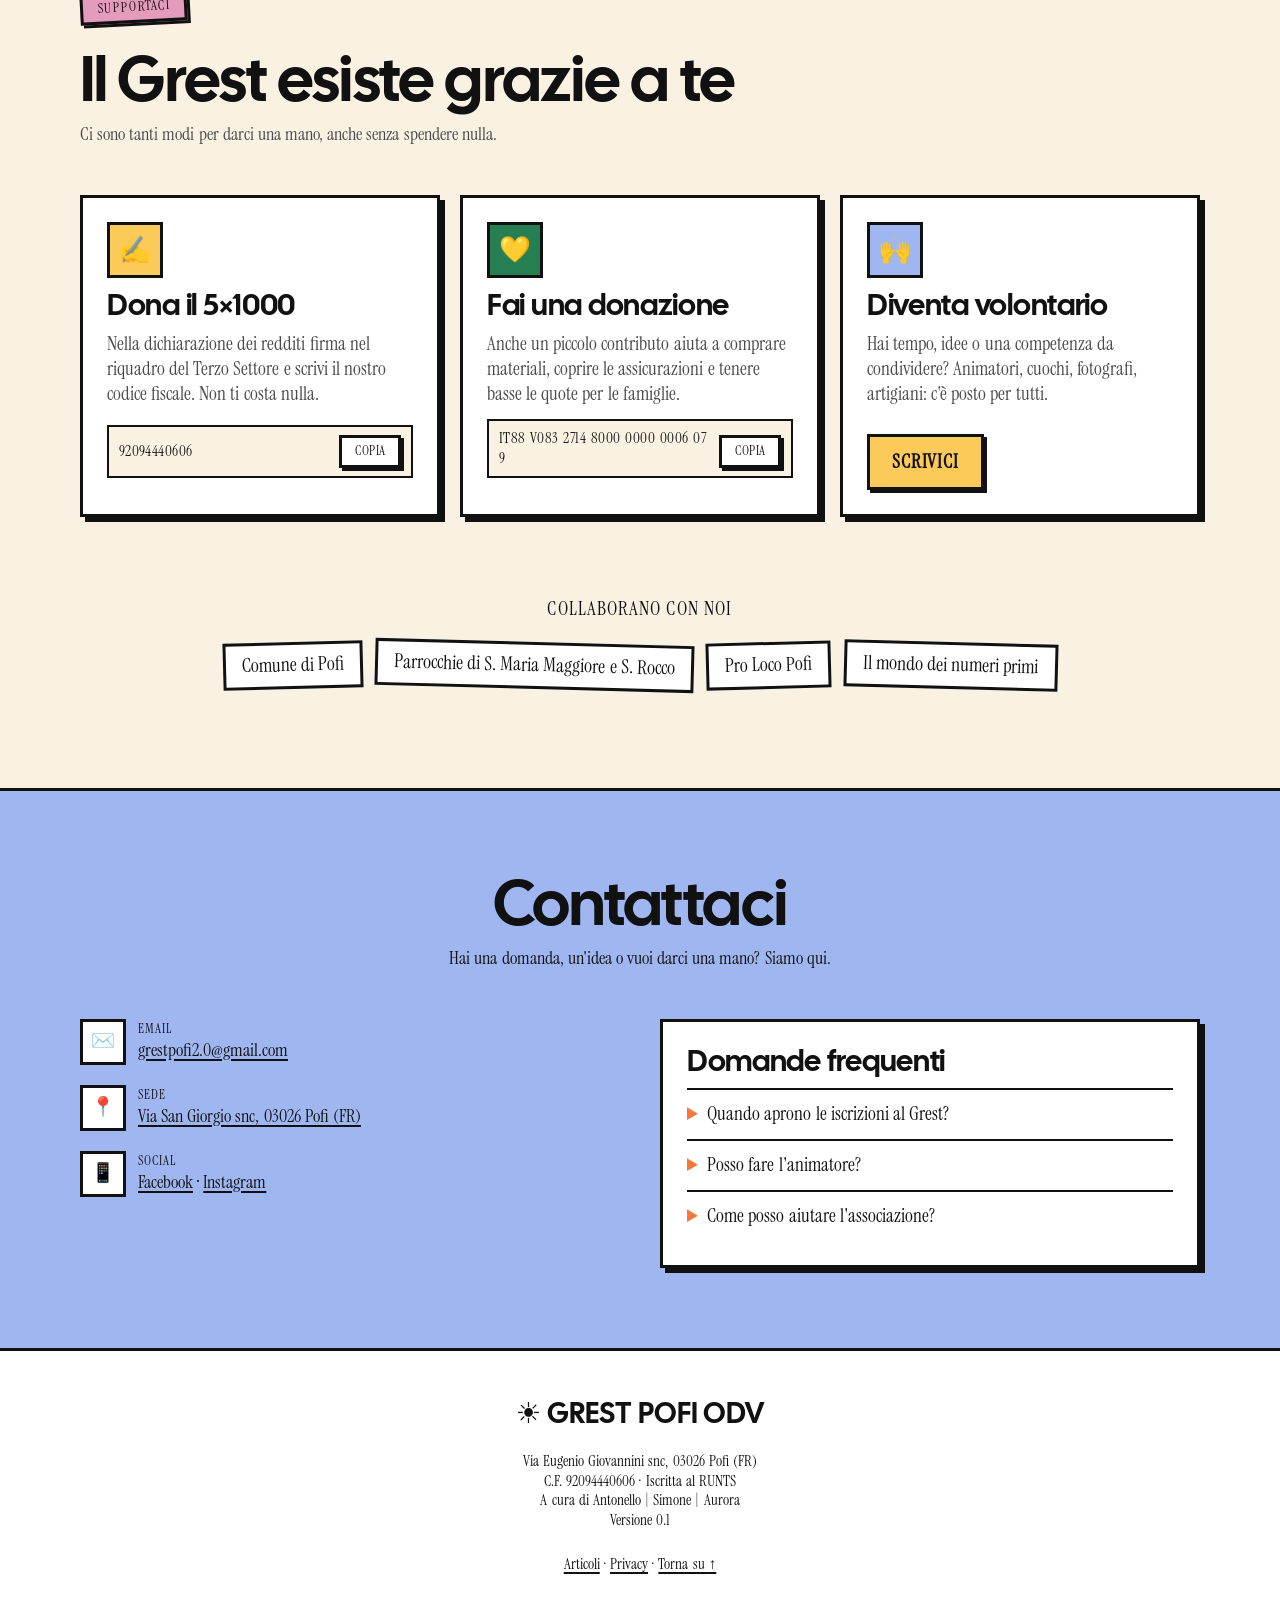
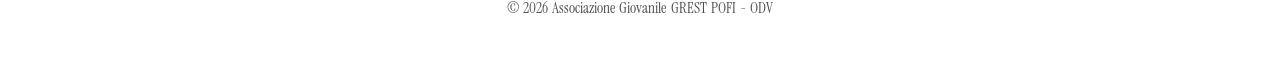
==== commit 1d2db770: "Rinominato alcuni file, aggiunto Armonia circolare" ====
--- a/index.html
+++ b/index.html
@@ -6,7 +6,7 @@
   <meta name="viewport" content="width=device-width, initial-scale=1.0">
   <title>Grest Pofi - ODV | Associazione Giovanile</title>
   <meta name="description" content="Grest Pofi ODV: associazione di volontariato che da anni organizza il Grest estivo e iniziative per bambini, ragazzi e famiglie a Pofi (FR).">
-  <link rel="icon" href="img/SOLESPILLA.png" type="image/png">
+  <link rel="icon" href="img/logoOG.png" type="image/png">
 
   <!-- Anteprima quando il link viene condiviso su WhatsApp/Facebook -->
   <meta property="og:title" content="Grest Pofi ODV">
@@ -28,7 +28,7 @@
   <header class="site-header">
     <nav class="nav container" aria-label="Menu principale">
       <a href="#home" class="nav__logo">
-        <img src="img/SOLESPILLA.png" alt="" width="44" height="40">
+        <img src="img/logoOG.png" alt="" width="44" height="40">
         <span>GREST POFI</span>
       </a>
 
@@ -70,75 +70,24 @@
           </div>
         </div>
 
-        <!-- =====================================================
-             LAVAGNA "DISEGNA IL TUO SOLE"
-             Sta nella splash, accanto ai testi.
-             Lo stile è in css/style.css (sezione 6b), il codice in js/lavagna.js.
-             PRIVACY: il disegno resta sul dispositivo di chi lo fa,
-             non viene inviato né salvato da nessuna parte.
-             ===================================================== -->
-        <div class="lavagna">
-          <p class="sticker sticker--rosa">Tocca a te</p>
-          <h2 class="lavagna__titolo">Disegna il tuo sole</h2>
-          <p class="lavagna__aiuto">Coloralo con il secchiello, aggiungi occhiali e scarabocchi, poi scarica il disegno.</p>
-
-          <!-- Strumenti: aria-pressed="true" indica quello scelto -->
-          <div class="lavagna__barra" role="group" aria-label="Strumenti">
-            <button type="button" class="lavagna__strumento" data-strumento="pennello" aria-pressed="true" aria-label="Pennello">
-              <svg viewBox="0 0 24 24" fill="none" stroke="currentColor" stroke-width="2" stroke-linecap="round" stroke-linejoin="round" aria-hidden="true"><path d="M18.4 2.6a2 2 0 0 1 2.9 2.9L10 16.8 7.2 14z"/><path d="M7.2 14c-2 0-3.7 1.6-3.7 3.6 0 1.4-.8 2.4-1.5 2.9 4 .6 8-1 8-3.7z"/></svg>
-              <span>Pennello</span>
-            </button>
-            <button type="button" class="lavagna__strumento" data-strumento="riempi" aria-pressed="false" aria-label="Riempi">
-              <svg viewBox="0 0 24 24" fill="none" stroke="currentColor" stroke-width="2" stroke-linecap="round" stroke-linejoin="round" aria-hidden="true"><path d="m5 11 6-6 8 8-6 6a2 2 0 0 1-2.8 0L5 13.8a2 2 0 0 1 0-2.8z"/><path d="M5 12h14"/><path d="M20 17c0 1.5 1 2.2 1 3a1 1 0 0 1-2 0c0-.8 1-1.5 1-3z"/></svg>
-              <span>Riempi</span>
-            </button>
-            <button type="button" class="lavagna__strumento" data-strumento="occhiali" aria-pressed="false" aria-label="Occhiali">
-              <svg viewBox="0 0 24 24" fill="none" stroke="currentColor" stroke-width="2" stroke-linecap="round" stroke-linejoin="round" aria-hidden="true"><rect x="2" y="9" width="8" height="6" rx="2"/><rect x="14" y="9" width="8" height="6" rx="2"/><path d="M10 11h4"/></svg>
-              <span>Occhiali</span>
-            </button>
-            <button type="button" class="lavagna__strumento" data-strumento="gomma" aria-pressed="false" aria-label="Gomma">
-              <svg viewBox="0 0 24 24" fill="none" stroke="currentColor" stroke-width="2" stroke-linecap="round" stroke-linejoin="round" aria-hidden="true"><path d="m7 21-4.3-4.3a1 1 0 0 1 0-1.4l10-10a1 1 0 0 1 1.4 0l5.6 5.6a1 1 0 0 1 0 1.4L12 20"/><path d="M7 21h14"/><path d="m8 10 6 6"/></svg>
-              <span>Gomma</span>
-            </button>
-            <button type="button" class="lavagna__strumento lavagna__strumento--annulla" data-azione="annulla" aria-label="Annulla">
-              <svg viewBox="0 0 24 24" fill="none" stroke="currentColor" stroke-width="2" stroke-linecap="round" stroke-linejoin="round" aria-hidden="true"><path d="M9 14 4 9l5-5"/><path d="M4 9h10a6 6 0 0 1 0 12h-3"/></svg>
-              <span>Annulla</span>
-            </button>
-          </div>
-
-          <!-- Colori: per aggiungerne uno copiate una riga e cambiate
-               data-colore, --colore e aria-label (il nome letto ad alta voce) -->
-          <div class="lavagna__colori" role="group" aria-label="Colori">
-            <button type="button" class="lavagna__colore" data-colore="#fcca59" style="--colore:#fcca59" aria-label="Giallo" aria-pressed="true"></button>
-            <button type="button" class="lavagna__colore" data-colore="#f5793b" style="--colore:#f5793b" aria-label="Arancione" aria-pressed="false"></button>
-            <button type="button" class="lavagna__colore" data-colore="#e2382b" style="--colore:#e2382b" aria-label="Rosso" aria-pressed="false"></button>
-            <button type="button" class="lavagna__colore" data-colore="#e49bbc" style="--colore:#e49bbc" aria-label="Rosa" aria-pressed="false"></button>
-            <button type="button" class="lavagna__colore" data-colore="#7d5ba6" style="--colore:#7d5ba6" aria-label="Viola" aria-pressed="false"></button>
-            <button type="button" class="lavagna__colore" data-colore="#9fb6f0" style="--colore:#9fb6f0" aria-label="Azzurro" aria-pressed="false"></button>
-            <button type="button" class="lavagna__colore" data-colore="#267f53" style="--colore:#267f53" aria-label="Verde" aria-pressed="false"></button>
-            <button type="button" class="lavagna__colore" data-colore="#8a5a3b" style="--colore:#8a5a3b" aria-label="Marrone" aria-pressed="false"></button>
-            <button type="button" class="lavagna__colore" data-colore="#111111" style="--colore:#111111" aria-label="Nero" aria-pressed="false"></button>
-            <button type="button" class="lavagna__colore" data-colore="#ffffff" style="--colore:#ffffff" aria-label="Bianco" aria-pressed="false"></button>
-          </div>
-
-          <div class="lavagna__spessore">
-            <label for="lavagna-spessore">Spessore</label>
-            <input type="range" id="lavagna-spessore" min="6" max="60" step="2" value="24">
-            <output for="lavagna-spessore" data-spessore>24</output>
-          </div>
-
-          <!-- Il foglio da disegno: 1000×1000 pixel, ridimensionato dal CSS -->
-          <canvas class="lavagna__tela" width="1000" height="1000" role="img" aria-label="Lavagna da disegno con un sole da colorare"></canvas>
-
-          <div class="lavagna__azioni">
-            <button type="button" class="btn btn--small" data-azione="nuovo-sole">Nuovo sole</button>
-            <button type="button" class="btn btn--small" data-azione="foglio-bianco">Foglio bianco</button>
-            <button type="button" class="btn btn--primary" data-azione="scarica">Scarica PNG</button>
-          </div>
-
-          <!-- Messaggi per i lettori di schermo (invisibile) -->
-          <p class="sr-only" aria-live="polite" data-annuncio></p>
-        </div>
+        <!-- Riquadro immagine: sostituite il disegno con una foto
+             <img src="img/hero.jpg" alt="Descrizione della foto">
+             I colori del disegno sono scritti qui dentro e non seguono la palette:
+             è solo un segnaposto. -->
+        <figure class="hero__media box">
+          <svg viewBox="0 0 400 300" role="img" aria-label="Illustrazione: il sole sopra le colline di Pofi">
+            <rect width="400" height="300" fill="#36b6f2"/>
+            <circle cx="290" cy="95" r="52" fill="#ffd23f" stroke="#111111" stroke-width="5"/>
+            <path d="M0 215 Q90 150 180 200 T400 175 V300 H0Z" fill="#6fdcb4" stroke="#111111" stroke-width="5"/>
+            <path d="M0 255 Q120 205 240 245 T400 235 V300 H0Z" fill="#ffb38a" stroke="#111111" stroke-width="5"/>
+            <g fill="#ffffff" stroke="#111111" stroke-width="5">
+              <rect x="70" y="150" width="48" height="52"/>
+              <path d="M64 152 L94 122 L124 152Z"/>
+              <rect x="128" y="130" width="22" height="70"/>
+              <path d="M124 132 L139 108 L154 132Z"/>
+            </g>
+          </svg>
+        </figure>
       </div>
 
       <!-- Nastro scorrevole: per cambiare le parole modificate entrambe le liste -->
@@ -193,7 +142,7 @@
             <div class="icon icon--giallo" aria-hidden="true">🎶</div>
             <div>
               <h3>Progetto: Armonia Circolare</h3>
-              <p>Larpare su cose che facciamo </p>
+              <p>Larpare su cose che facciamo <br>  NOTA IMPORTANTE DA BANDO DOBBIAMO METTERE L'IMPORTO RICEVUTO </p>
             </div>
           </div>
 
@@ -202,9 +151,9 @@
                  DA COMPLETARE: mettete il file in img/ e sostituite il riquadro tratteggiato con:
                  <img src="img/logo-regione.png" alt="Regione Lazio"> -->
             <div class="banner banner--3">
+              <span class="banner--3"><img src="img/ArmoniaCircolare.png" alt="Regione Lazio"> </span>
               <span class="banner--3"><img src="img/LogoReuppublica.png" alt="Regione Lazio"> </span>
-              <span class="banner--3"><img src="img/LOGO_POSITIVO_COLORE TRASPARENZA.png" alt="Regione Lazio"> </span>
-              <span class="banner--3"><img src="img/LOGO_POSITIVO_COLORE TRASPARENZA.png" alt="Regione Lazio"> </span>
+              <span class="banner--3"><img src="img/logoRegione.png" alt="Regione Lazio" > </span>
               
             </div>
 
@@ -435,6 +384,5 @@
   </footer>
 
   <script src="js/main.js"></script>
-  <script src="js/lavagna.js"></script>
 </body>
 </html>
--- a/css/style.css
+++ b/css/style.css
@@ -17,6 +17,7 @@
    7. Footer
    8. Articoli e pagine interne
    9. Pagina del singolo articolo (lettura)
+   10. Icone
    ========================================================= */
 
 
@@ -296,90 +297,12 @@
 .hero__subtitle { max-width: 34rem; font-size: 1.2rem; color: var(--c-muted); }
 .hero__subtitle strong { color: var(--c-ink); }
 .hero__actions { display: flex; flex-wrap: wrap; gap: var(--space-s); margin-top: var(--space-m); }
-/* min-width: 0 → le colonne possono restringersi: senza, la lavagna
-   (larga 1000px "veri") allargherebbe la griglia oltre lo schermo */
-.hero__inner > * { min-width: 0; }
+.hero__media { margin: 0; overflow: hidden; transform: rotate(1.5deg); }
+.hero__media img { width: 100%; aspect-ratio: 4 / 3; object-fit: cover; }
 
 @media (max-width: 860px) {
   .hero__inner { grid-template-columns: 1fr; padding-block: var(--space-l); }
-}
-
-/* ---------- 6b. LAVAGNA "DISEGNA IL TUO SOLE" ----------
-   Usa solo le variabili della sezione 1: cambiando quelle, cambia anche la lavagna.
-   NB: la lavagna NON è ruotata come gli adesivi, altrimenti il
-   tratto non cadrebbe esattamente sotto il dito. */
-.lavagna {
-  display: grid;
-  gap: var(--space-s);
-  padding: var(--space-m);
-  background: var(--c-paper);
-  border: var(--border);
-  box-shadow: var(--shadow-lg);
-}
-.lavagna .sticker { justify-self: start; margin-bottom: 0; }
-.lavagna__titolo { font-size: clamp(2.2rem, 4vw, 2.8rem); margin: 0; }
-.lavagna__aiuto { margin: 0; color: var(--c-muted); font-size: 1rem; }
-
-/* Riga degli strumenti */
-.lavagna__barra { display: flex; flex-wrap: wrap; gap: .5rem; }
-.lavagna__strumento {
-  display: inline-flex; align-items: center; gap: .4rem;
-  min-height: 44px;                      /* misura minima comoda per il dito */
-  padding: .4rem .75rem;
-  font: inherit; font-size: .8rem;
-  text-transform: uppercase; letter-spacing: .04em;
-  color: var(--c-ink);
-  background: var(--c-paper);
-  border: var(--border);
-  box-shadow: var(--shadow-sm);
-  cursor: pointer;
-  transition: transform .1s, box-shadow .1s;
-}
-.lavagna__strumento svg { width: 20px; height: 20px; flex-shrink: 0; }
-/* Strumento scelto: giallo e "schiacciato" */
-.lavagna__strumento[aria-pressed="true"] { background: var(--AC-giallo); transform: translate(3px, 3px); box-shadow: none; }
-.lavagna__strumento--annulla { margin-left: auto; }
-
-/* Tavolozza dei colori: ogni pulsante prende il colore da --colore */
-.lavagna__colori { display: flex; flex-wrap: wrap; gap: .5rem; }
-.lavagna__colore {
-  width: 44px; height: 44px; padding: 0;
-  background: var(--colore);
-  border: var(--border);
-  box-shadow: var(--shadow-sm);
-  cursor: pointer;
-  transition: transform .1s, box-shadow .1s;
-}
-.lavagna__colore[aria-pressed="true"] {
-  transform: translate(3px, 3px); box-shadow: none;
-  outline: 3px solid var(--c-ink); outline-offset: 3px;
-}
-
-/* Spessore del pennello */
-.lavagna__spessore { display: flex; align-items: center; gap: var(--space-s); }
-.lavagna__spessore label { font-size: .8rem; text-transform: uppercase; letter-spacing: .08em; }
-.lavagna__spessore input { flex: 1; min-width: 0; accent-color: var(--c-ink); }
-.lavagna__spessore output { min-width: 2ch; font-variant-numeric: tabular-nums; }
-
-/* Il foglio da disegno */
-.lavagna__tela {
-  display: block;
-  width: 100%; max-width: 100%; height: auto;
-  aspect-ratio: 1 / 1;
-  background: #ffffff;
-  border: var(--border);
-  touch-action: none;                    /* sul telefono il dito disegna invece di scorrere la pagina */
-  cursor: crosshair;
-}
-
-.lavagna__azioni { display: flex; flex-wrap: wrap; gap: var(--space-s); }
-.lavagna__azioni .btn--primary { margin-left: auto; }
-
-@media (max-width: 480px) {
-  .lavagna { padding: var(--space-s); }
-  .lavagna__strumento span { display: none; }   /* sul telefono piccolo restano solo le icone */
-  .lavagna__strumento--annulla { margin-left: 0; }
-  .lavagna__azioni .btn--primary { margin-left: 0; width: 100%; text-align: center; }
+  .hero__media { transform: none; }
 }
 
 /* Nastro scorrevole */
@@ -444,9 +367,10 @@
 /* Banner con i loghi: banner--3 occupa tutta la riga, banner--1 una colonna */
 .banner {
   display: flex; align-items: center; justify-content: center; flex-wrap: wrap;
-  gap: var(--space-m);
-  min-height: 8rem;
+  gap: var(--space-xl);
+  min-height: 10rem;
   padding: var(--space-m);
+  
   background: var(--c-paper);
   border: var(--border);
   box-shadow: var(--shadow);
@@ -748,3 +672,8 @@
 
 /* Fondo pagina */
 .lettura__fine { margin-top: var(--space-l); padding-top: var(--space-m); border-top: var(--border); }
+
+
+
+
+
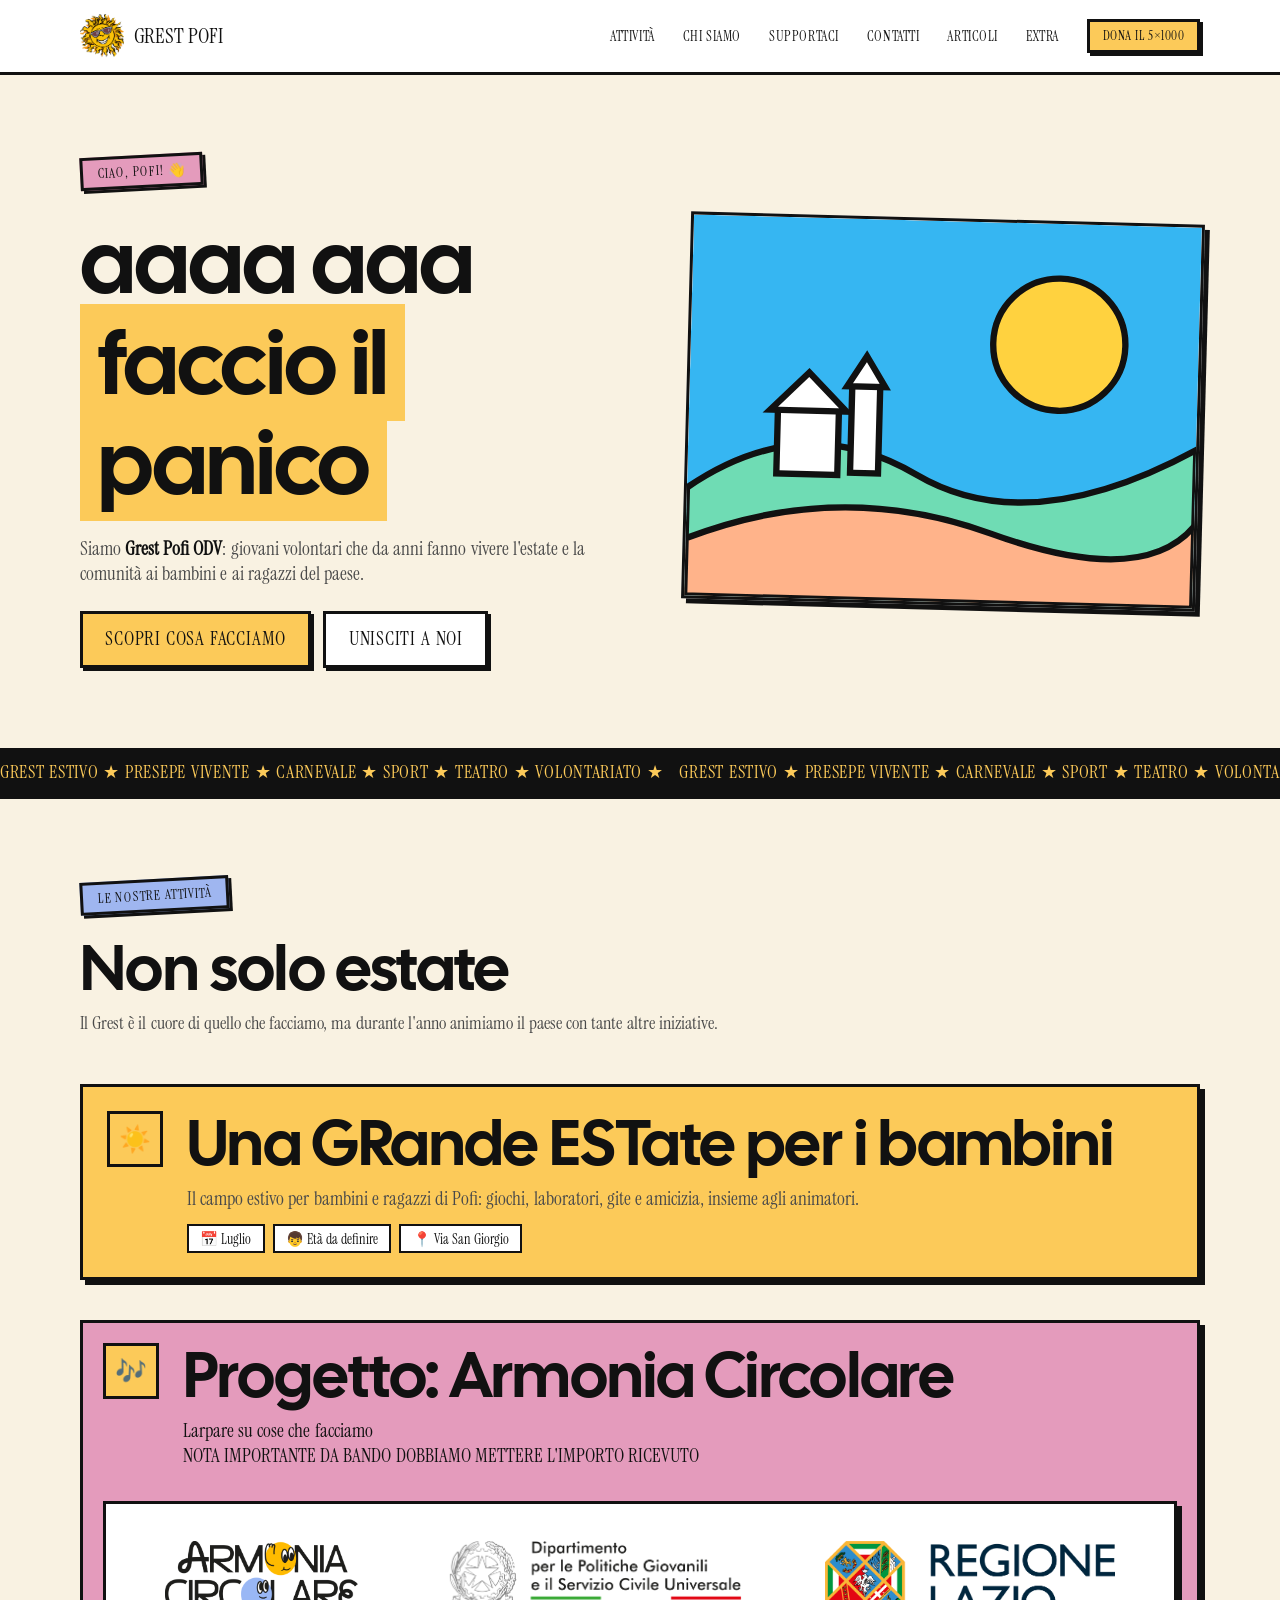
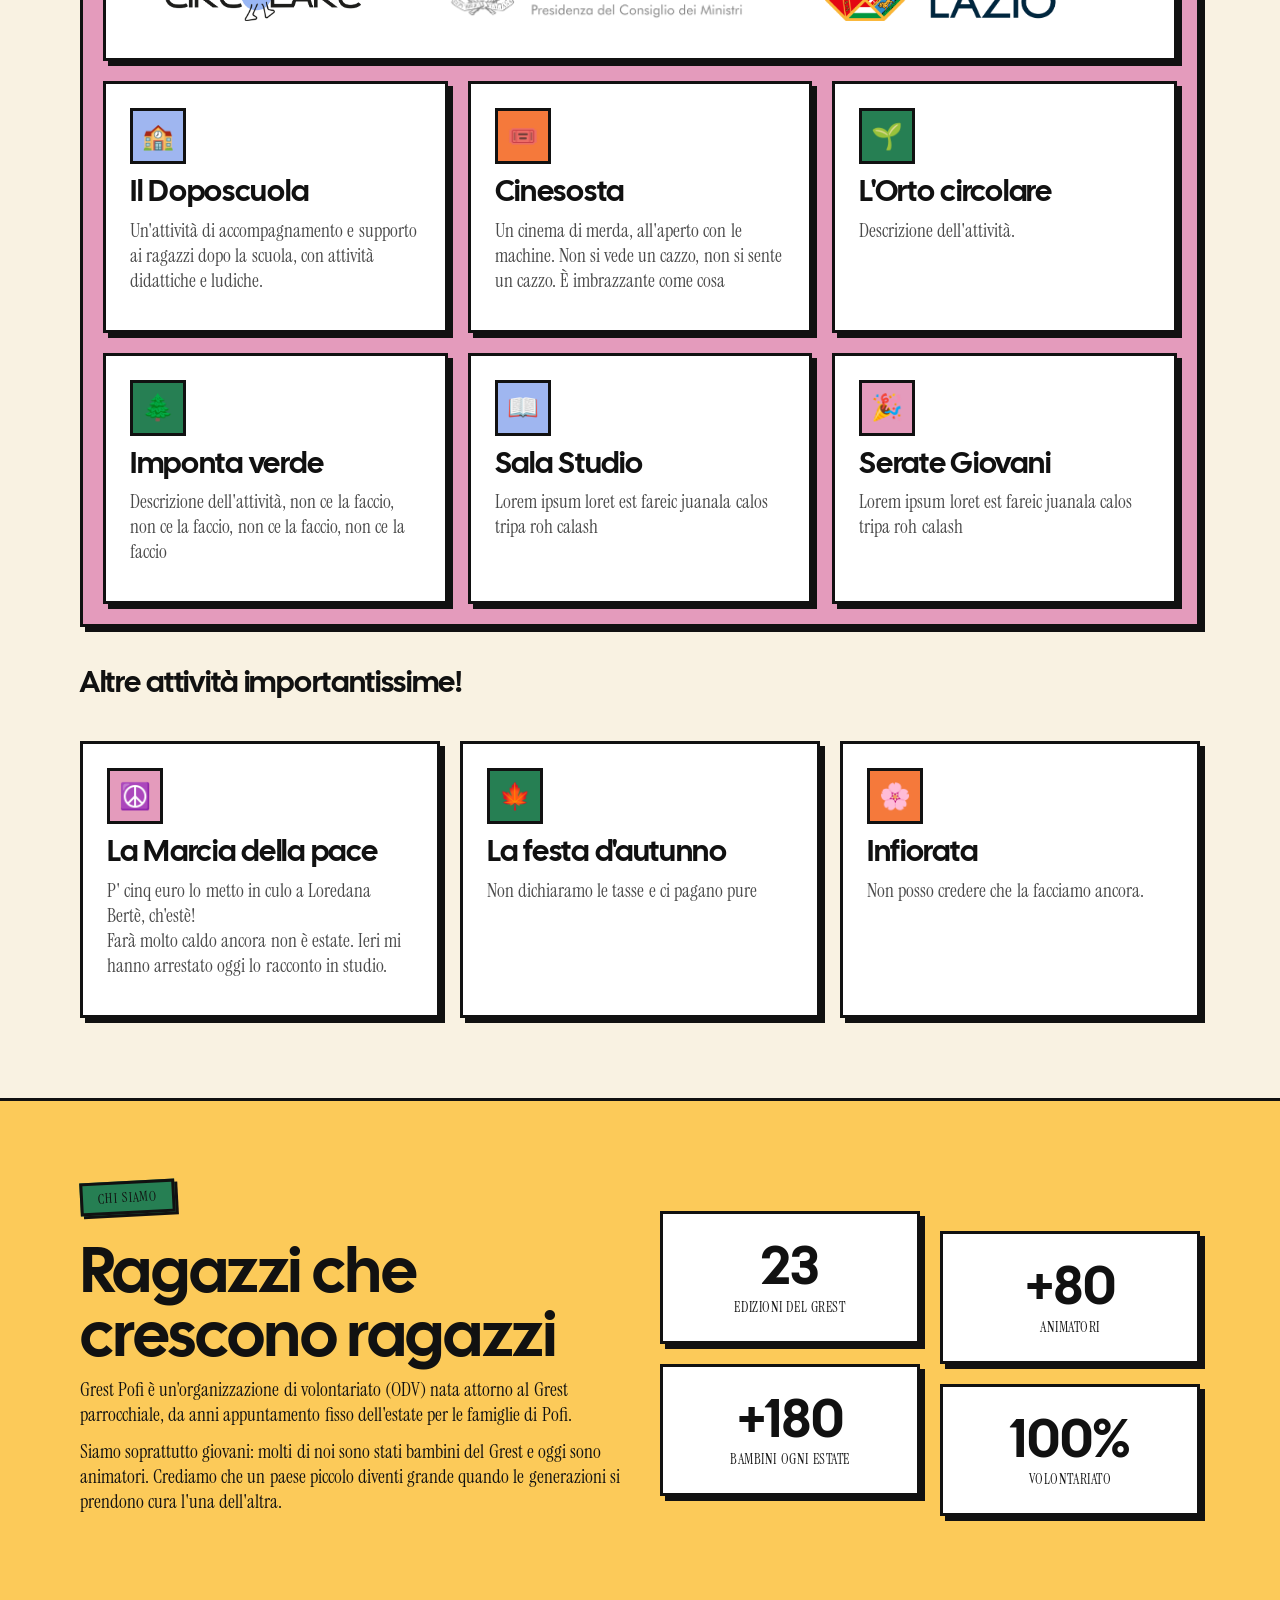
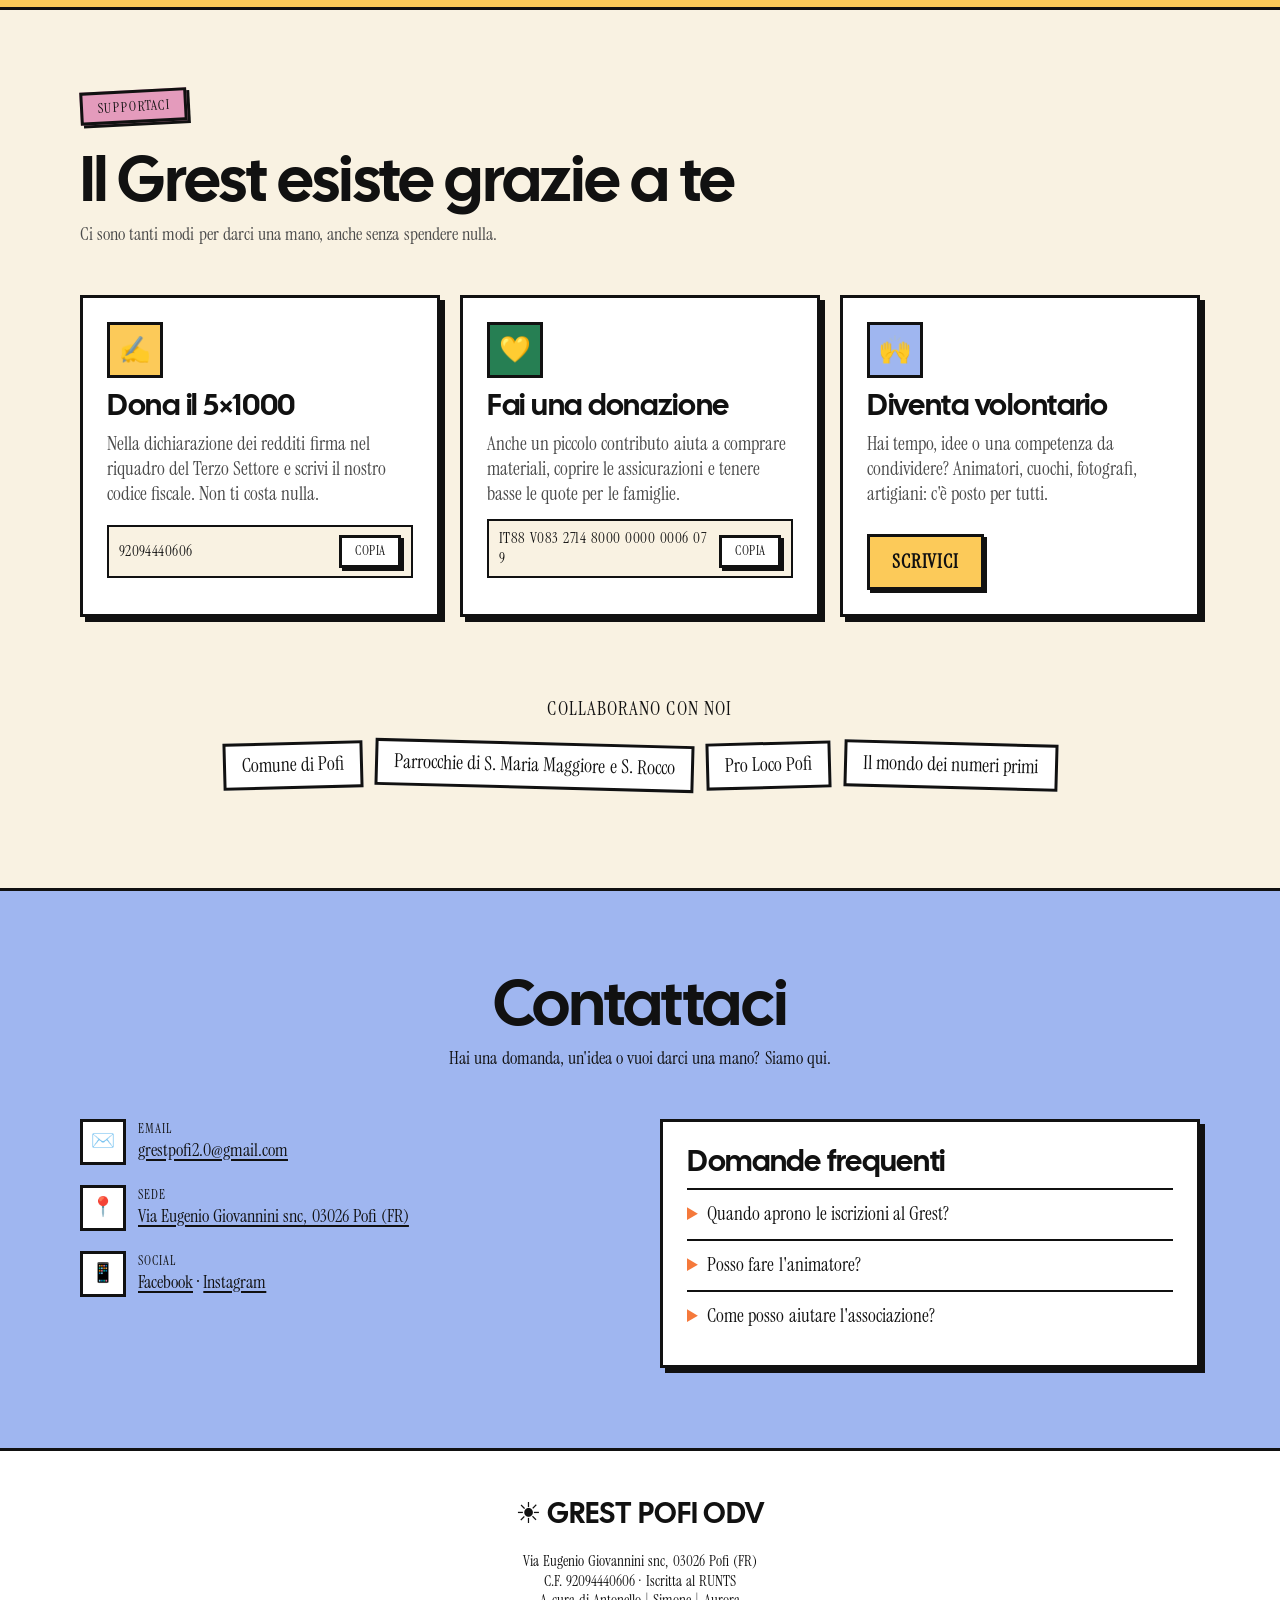
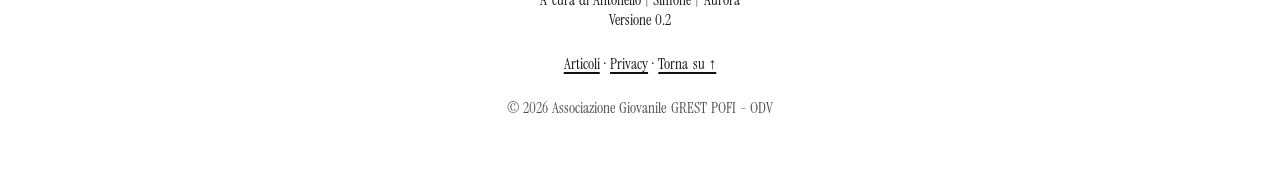
==== commit 353a4369: "Modifiche di loghi, fixing articoli e altre cose" ====
--- a/index.html
+++ b/index.html
@@ -118,7 +118,7 @@
           <article class="card card--featured">
             <div class="icon icon--giallo" aria-hidden="true">☀️</div>
             <div>
-              <h2>Grest campo estivo</h2>
+              <h2>Una GRande ESTate per i bambini</h2>
               <!-- DA COMPLETARE: descrizione -->
               <p>Il campo estivo per bambini e ragazzi di Pofi: giochi, laboratori, gite e amicizia, insieme agli animatori.</p>
               <!-- DA COMPLETARE: età, periodo, orari -->
@@ -141,7 +141,7 @@
           <div class="progetto__head">
             <div class="icon icon--giallo" aria-hidden="true">🎶</div>
             <div>
-              <h3>Progetto: Armonia Circolare</h3>
+              <h2>Progetto: Armonia Circolare</h2>
               <p>Larpare su cose che facciamo <br>  NOTA IMPORTANTE DA BANDO DOBBIAMO METTERE L'IMPORTO RICEVUTO </p>
             </div>
           </div>
@@ -156,19 +156,21 @@
               <span class="banner--3"><img src="img/logoRegione.png" alt="Regione Lazio" > </span>
               
             </div>
-
+            
             <article class="card">
               <div class="icon icon--azzurro" aria-hidden="true">🏫</div>
               <h3>Il Doposcuola</h3>
               <p>Un'attività di accompagnamento e supporto ai ragazzi dopo la scuola, con attività didattiche e ludiche.</p>
             </article>
 
-            <article class="card">
+            <a  href = articolo.html?a=2026-12-porcod class="collegamentoArticolo" >  
+            <article class="card"> 
               <div class="icon icon--arancione" aria-hidden="true">🎟️</div>
               <h3>Cinesosta</h3>
               <p>Un cinema di merda, all'aperto con le machine. Non si vede un cazzo, non si sente un cazzo. È imbrazzante come cosa</p>
-            </article>
-
+              
+            </article>
+            </a>
   
             <article class="card">
               <div class="icon icon--verde" aria-hidden="true">🌱</div>
@@ -199,8 +201,8 @@
 
         <!-- ---------- C. ALTRE ATTIVITÀ ---------- -->
         <!-- Per aggiungere un'attività: copiate un blocco <article class="card"> ... </article> -->
-        <div class="blocco">
-          
+        <div class="blocco-altre-attivita">
+          <h3 style="padding-bottom: 2rem;" >Altre attività importantissime!</h3>
           <div class="cards">
             <article class="card">
               <div class="icon icon--rosa" aria-hidden="true">☮️</div>
@@ -243,9 +245,9 @@
 
         <!-- DA COMPLETARE: numeri veri -->
         <div class="stats">
-          <p class="box stat"><strong>20+</strong> <span>Edizioni del Grest</span></p>
+          <p class="box stat"><strong>23</strong> <span>Edizioni del Grest</span></p>
           <p class="box stat"><strong>+80</strong> <span>Animatori</span></p>
-          <p class="box stat"><strong>+200</strong> <span>Bambini ogni estate</span></p>
+          <p class="box stat"><strong>+180</strong> <span>Bambini ogni estate</span></p>
           <p class="box stat"><strong>100%</strong> <span>Volontariato</span></p>
         </div>
       </div>
@@ -326,8 +328,8 @@
               <div>
                 <span class="contact-list__label">Sede</span>
                 <!-- Link a Google Maps invece della mappa incorporata: niente cookie, niente banner -->
-                <a href="https://www.google.com/maps/search/?api=1&query=Via+San+Giorgio+03026+Pofi+FR" target="_blank" rel="noopener">
-                  Via San Giorgio snc, 03026 Pofi (FR)
+                <a href="https://maps.app.goo.gl/YvKJsBqQDnvcqebo9" target="_blank" rel="noopener">
+                  Via Eugenio Giovannini snc, 03026 Pofi (FR)
                 </a>
               </div>
             </li>
@@ -372,7 +374,7 @@
         Via Eugenio Giovannini snc, 03026 Pofi (FR)<br>
         C.F. 92094440606 · Iscritta al RUNTS<br>
         A cura di Antonello | Simone | Aurora<br>
-        Versione 0.1
+        Versione 0.2
       </p>
       <p>
         <a href="articoli.html">Articoli</a> ·
--- a/css/style.css
+++ b/css/style.css
@@ -137,6 +137,8 @@
 a { color: var(--c-ink); text-decoration-thickness: 2px; text-underline-offset: 3px; }
 a:hover { background: var(--AC-giallo); }
 
+.collegamentoArticolo { text-decoration:none;} /*Per nascondere il link dell'articolo*/
+
 :focus-visible { outline: 3px solid var(--AC-verde); outline-offset: 3px; }
 
 .container { width: 100%; max-width: var(--container); margin-inline: auto; padding-inline: var(--gutter); }
@@ -332,7 +334,8 @@
 .card:hover { transform: translate(-2px, -2px); box-shadow: var(--shadow-lg); }
 .card p { color: var(--c-muted); }
 .card .btn { margin-top: auto; }
-.blocco:hover { transform: translate(-2px, -2px); box-shadow: var(--shadow-lg); }
+.blocco:not(.blocco-altre-attivita):hover { transform: translate(-2px, -2px); box-shadow: var(--shadow-lg); }
+ 
 /* Card grande a tutta larghezza (es. Grest campo estivo) */
 .card--featured {
   grid-column: 1 / -1;
@@ -344,6 +347,9 @@
 
 /* Blocchi della sezione Attività: ogni blocco è separato dal precedente */
 .blocco + .blocco { margin-top: calc(var(--gutter) * 2); }
+
+.blocco + .blocco-altre-attivita{ margin-top: calc(var(--gutter) * 2); } /*Blocco Armonia- blocco altre attività*/
+
 .blocco__titolo { font-size: 2.4rem; margin-bottom: var(--gutter); }
 
 /* Progetto (es. Armonia Circolare): un riquadro colorato che contiene
@@ -674,6 +680,8 @@
 .lettura__fine { margin-top: var(--space-l); padding-top: var(--space-m); border-top: var(--border); }
 
 
-
-
-
+.collegamentoArticolo { text-decoration:none;}
+
+
+
+
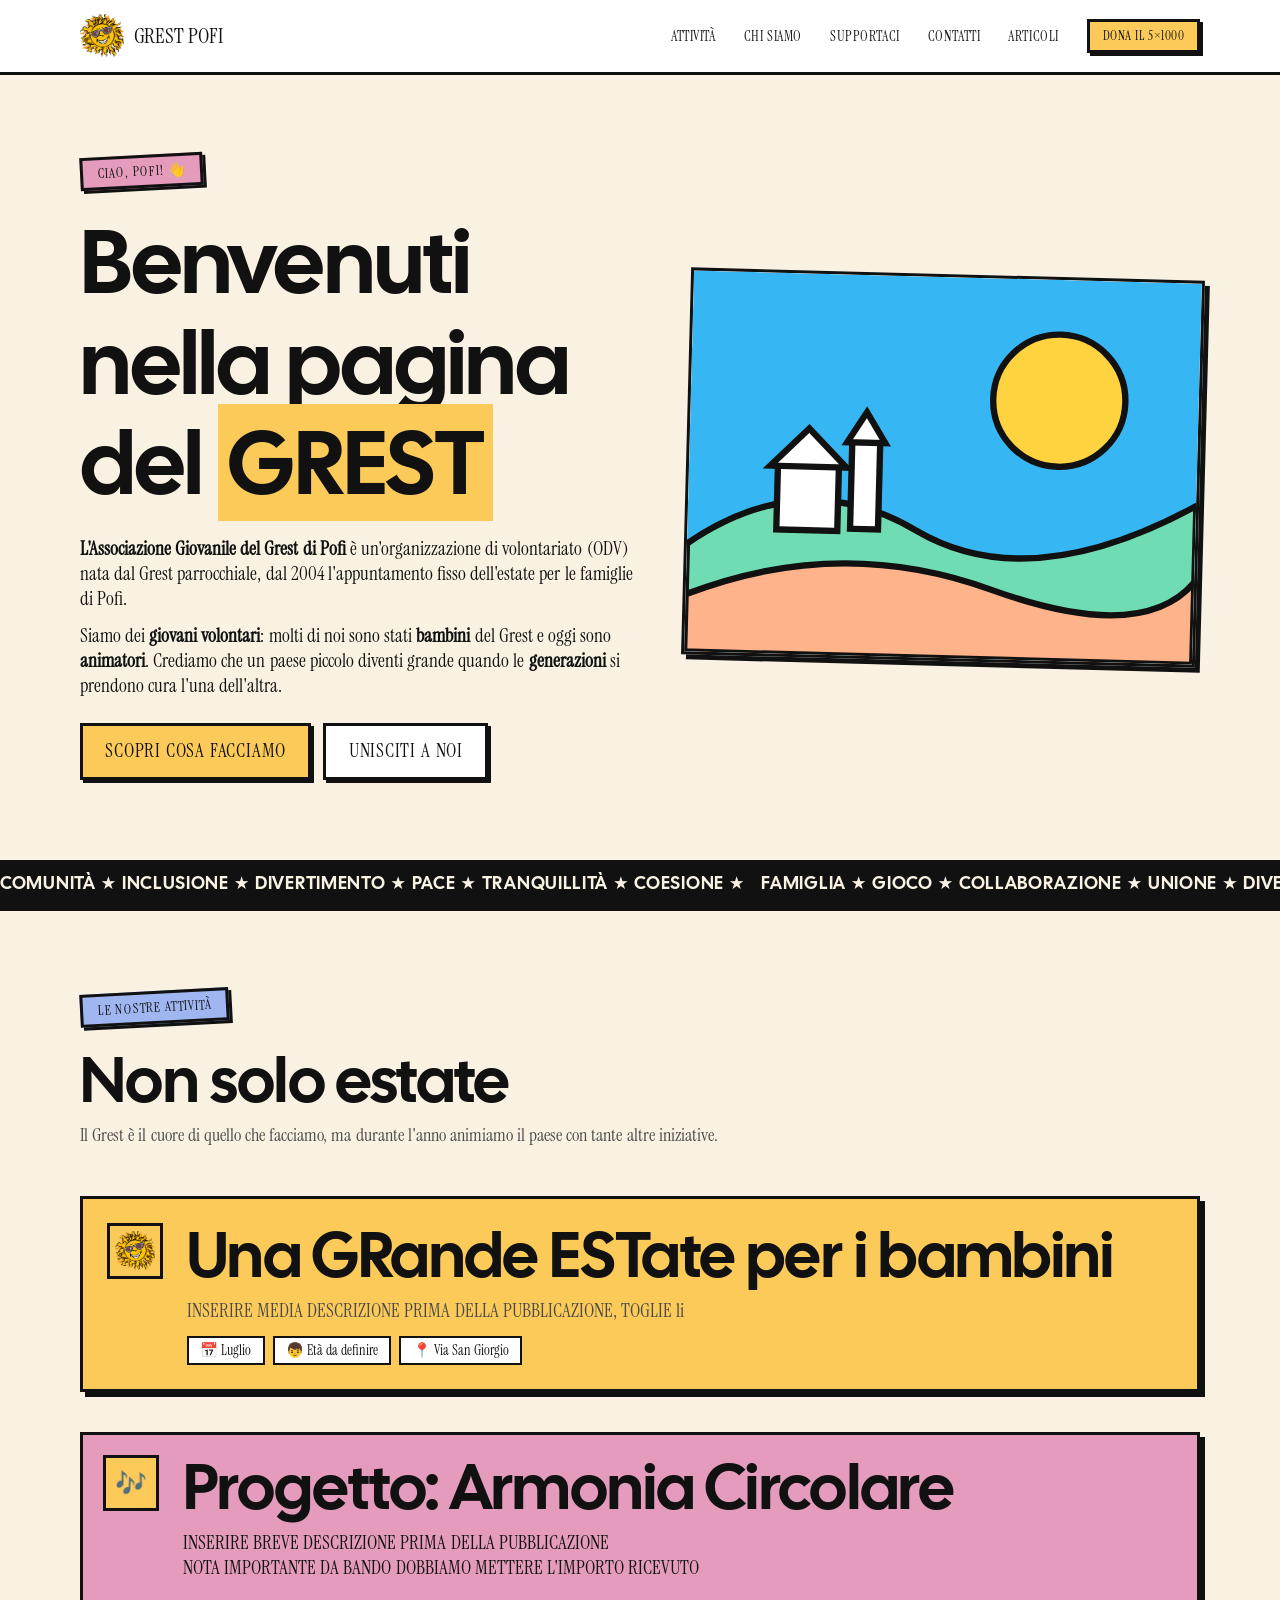
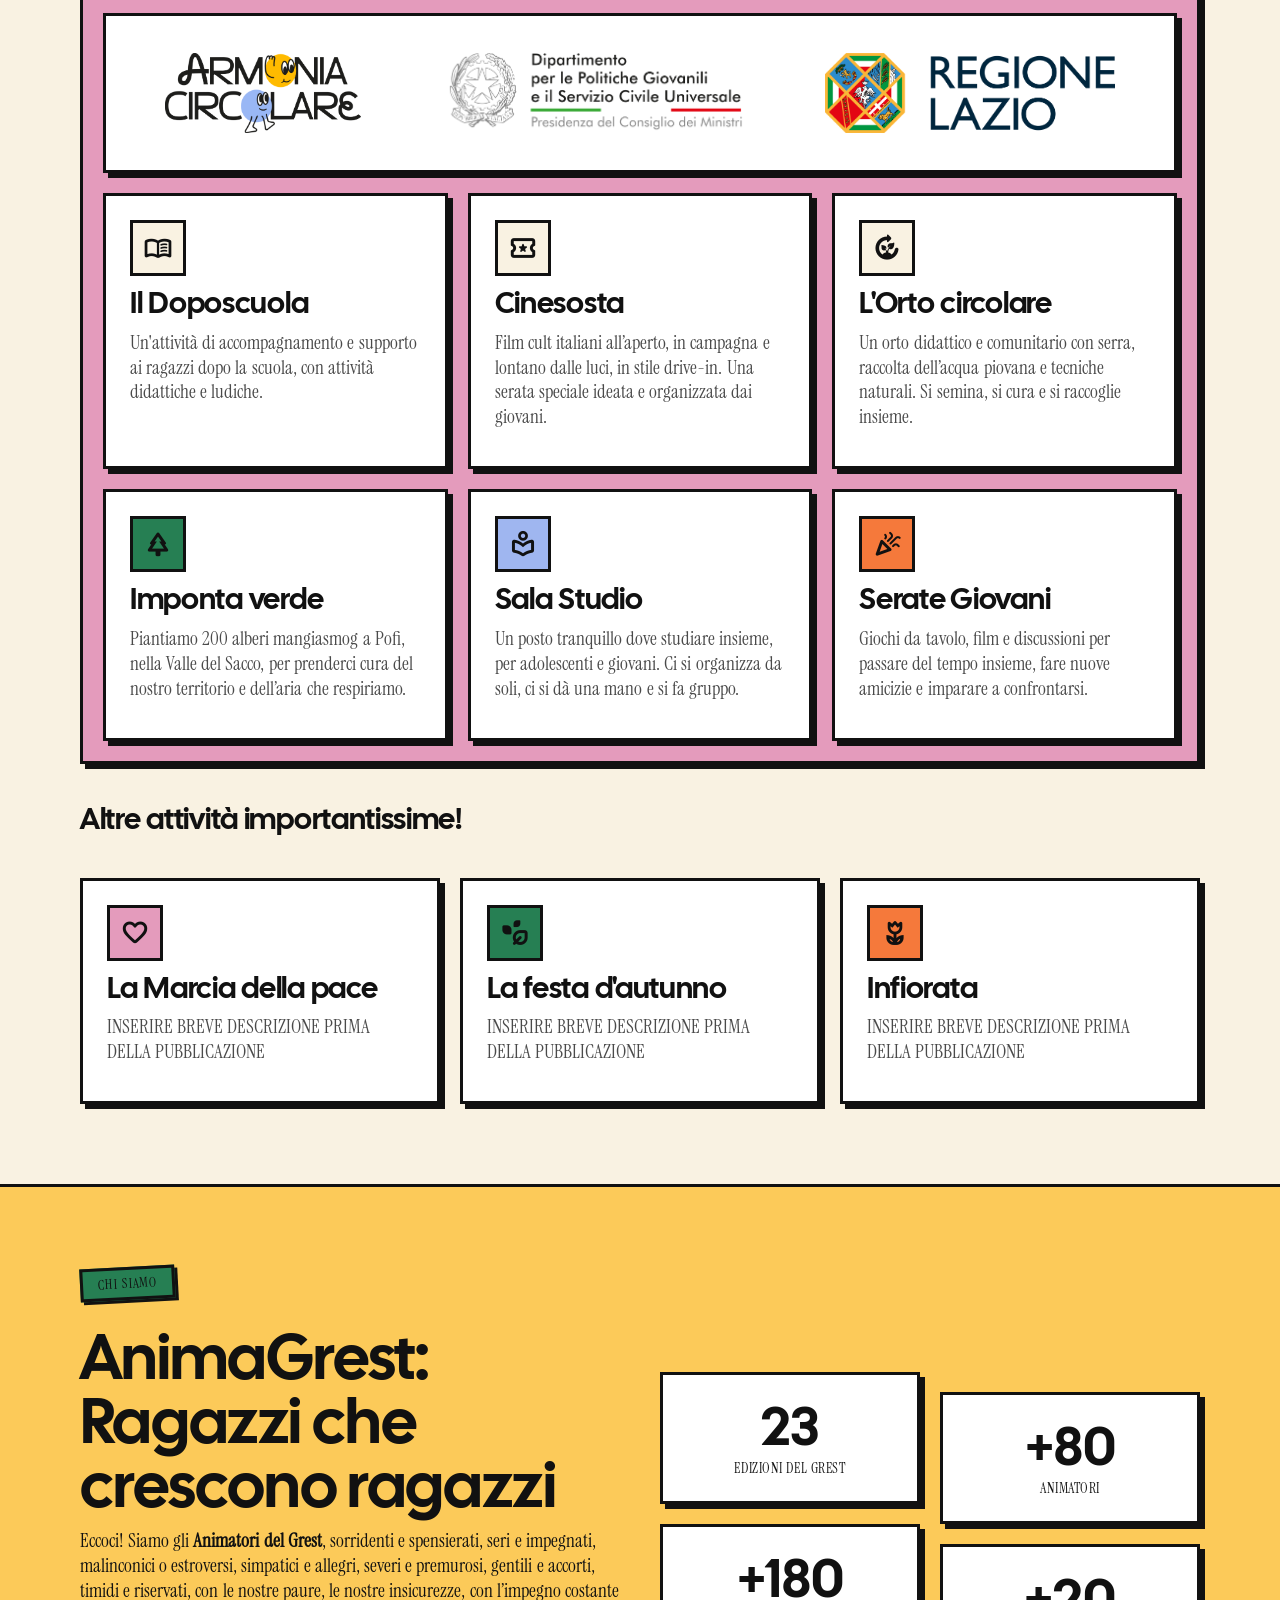
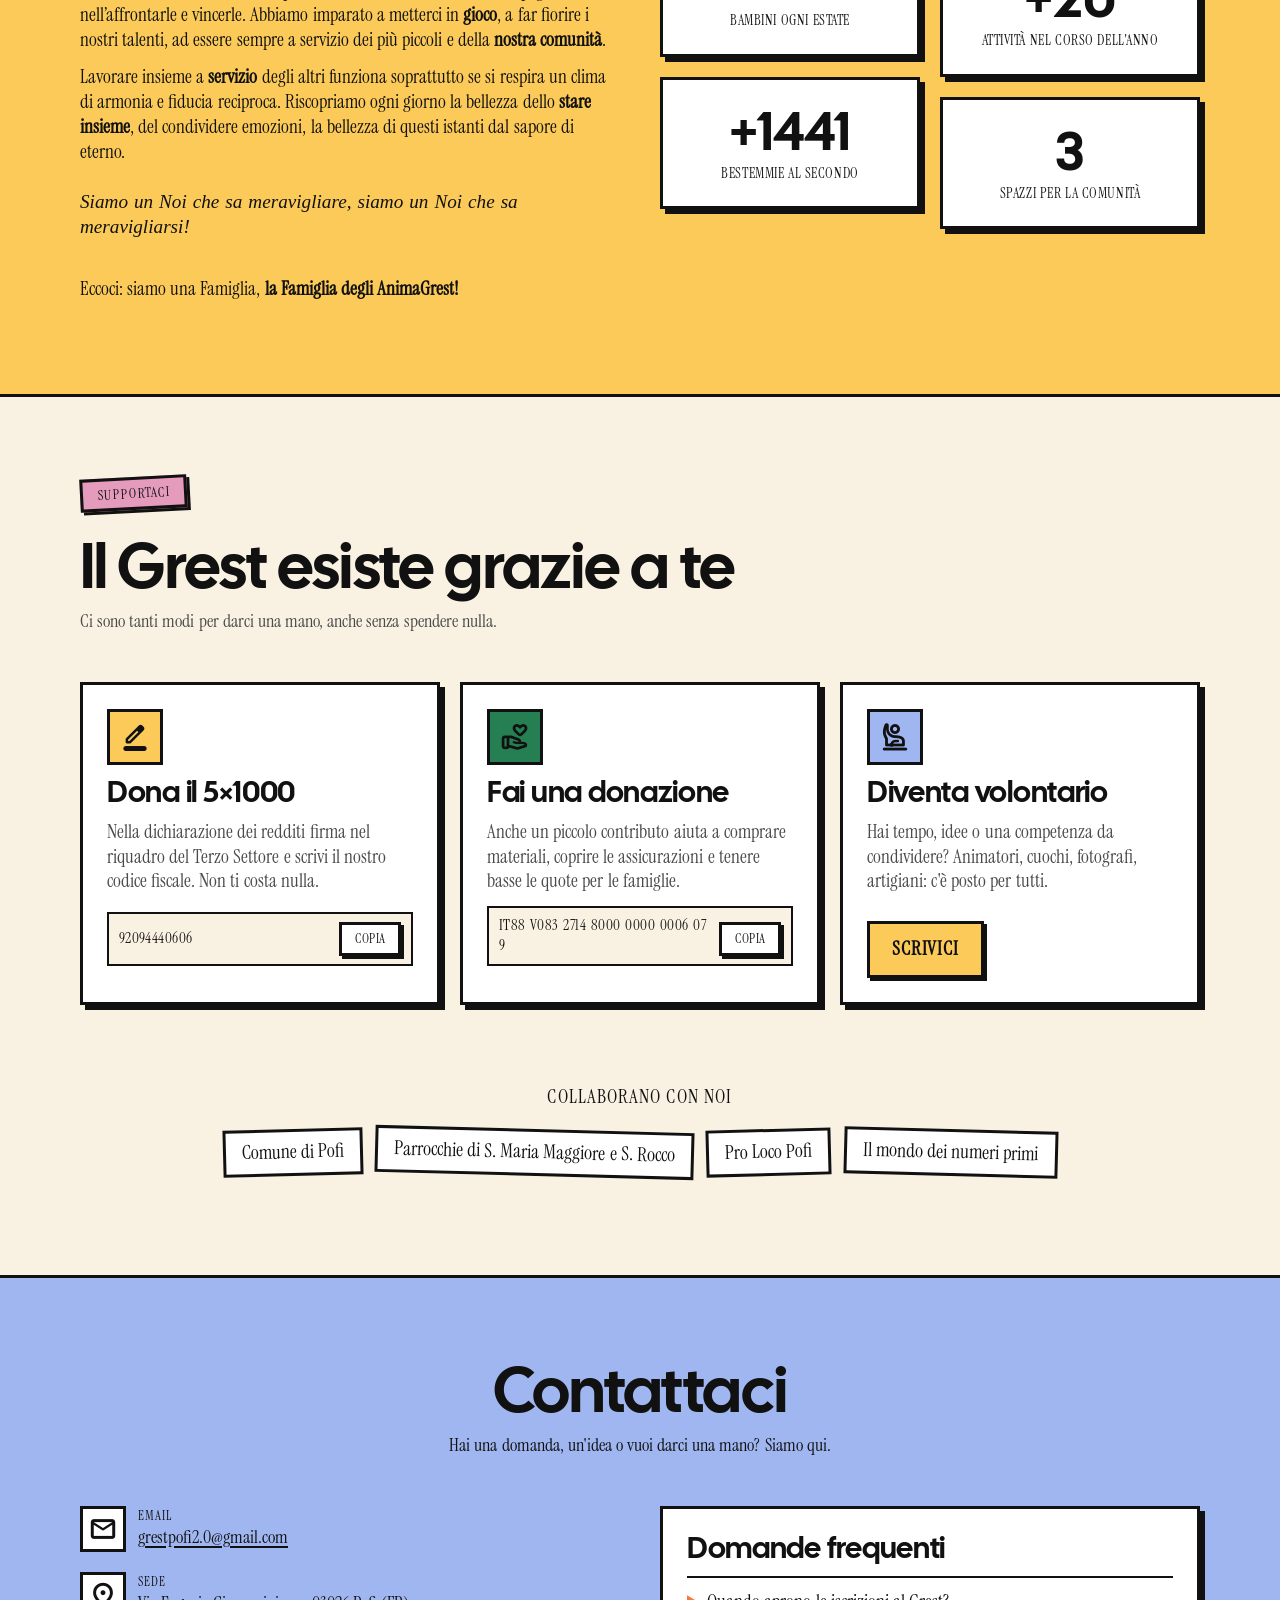
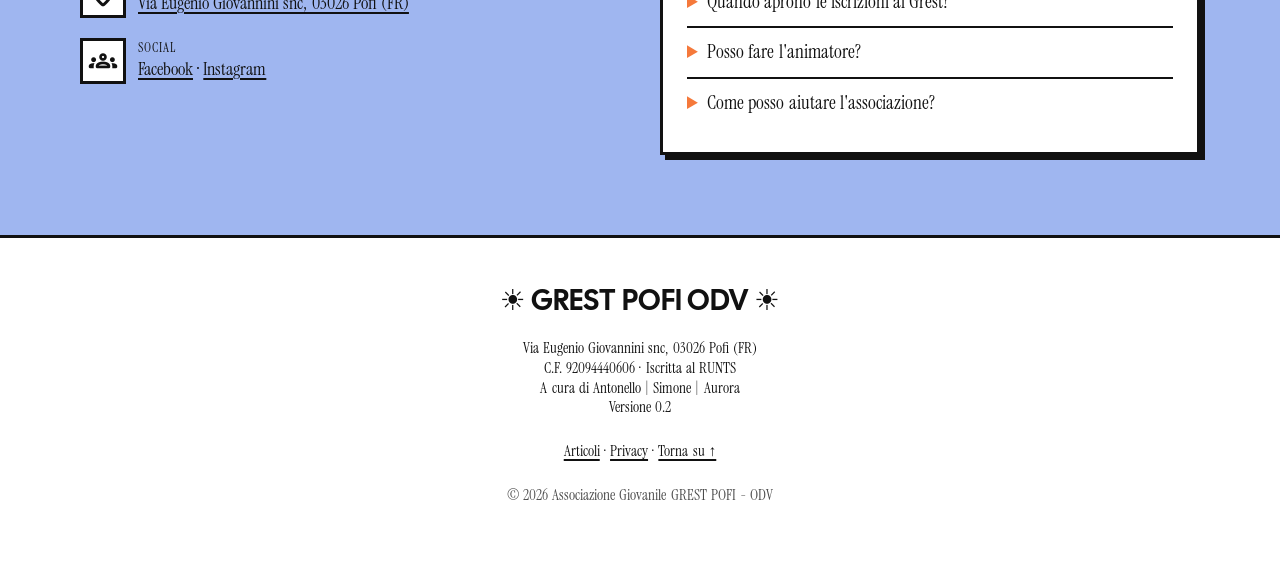
==== commit 71c42bf2: "Modifiche minori" ====
--- a/index.html
+++ b/index.html
@@ -43,7 +43,7 @@
         <li><a href="#supportaci">Supportaci</a></li>
         <li><a href="#contatti">Contatti</a></li>
         <li><a href="articoli.html">Articoli</a></li>
-        <li><a href="articoli.html">Extra</a></li>
+        
         <li><a href="#supportaci" class="btn btn--primary btn--small">Dona il 5×1000</a></li>
       </ul>
     </nav>
@@ -56,13 +56,18 @@
       <div class="container hero__inner">
         <div class="hero__text">
           <p class="sticker sticker--rosa">Ciao, Pofi! 👋</p>
-          <h1 class="hero__title">
-aaaa aaa<br>
-            <span class="highlight">faccio il panico</span>
+          <h1 class="hero__title" >
+              Benvenuti <br> nella pagina del
+            <span class="highlight"> GREST</span>
           </h1>
-          <p class="hero__subtitle">
-            Siamo <strong>Grest Pofi ODV</strong>: giovani volontari che da anni fanno vivere
-            l'estate e la comunità ai bambini e ai ragazzi del paese.
+          <p>              
+          <strong>L'Associazione Giovanile del Grest di Pofi</strong> è un'organizzazione di volontariato (ODV) nata dal Grest parrocchiale, dal 2004
+            l'appuntamento fisso dell'estate per le famiglie di Pofi.
+          </p>
+          <p>
+            Siamo dei <strong>giovani volontari</strong>: molti di noi sono stati <strong> bambini</strong> del Grest e oggi sono <strong> animatori</strong>.
+            Crediamo che un paese piccolo diventi grande quando le <strong>generazioni</strong> si prendono cura l'una dell'altra.
+          
           </p>
           <div class="hero__actions">
             <a href="#attivita" class="btn btn--primary">Scopri cosa facciamo</a>
@@ -93,8 +98,9 @@
       <!-- Nastro scorrevole: per cambiare le parole modificate entrambe le liste -->
       <div class="ribbon" aria-hidden="true">
         <div class="ribbon__track">
-          <span>Grest estivo ★ Presepe Vivente ★ Carnevale ★ Sport ★ Teatro ★ Volontariato ★</span>
-          <span>Grest estivo ★ Presepe Vivente ★ Carnevale ★ Sport ★ Teatro ★ Volontariato ★</span>
+          <span>Comunità ★ Inclusione ★ Divertimento ★ Pace ★ Tranquillità ★ Coesione ★</span>
+          <span>Famiglia ★ Gioco ★ Collaborazione ★ Unione ★ Diversità ★ Volontariato ★</span>
+          <span>Armonia ★ Esplorazione ★ Assertività ★ Spensieratezza ★ Gruppo ★ Compagnia ★</span>
         </div>
       </div>
     </section>
@@ -116,11 +122,11 @@
         <!-- ---------- A. GREST CAMPO ESTIVO ---------- -->
         <div class="blocco">
           <article class="card card--featured">
-            <div class="icon icon--giallo" aria-hidden="true">☀️</div>
+            <div class="icon icon--giallo" aria-hidden="true"><img class="loghiPersonali" src="img/logoOG.png" alt="sole"></div>
             <div>
               <h2>Una GRande ESTate per i bambini</h2>
               <!-- DA COMPLETARE: descrizione -->
-              <p>Il campo estivo per bambini e ragazzi di Pofi: giochi, laboratori, gite e amicizia, insieme agli animatori.</p>
+              <p>INSERIRE MEDIA DESCRIZIONE PRIMA DELLA PUBBLICAZIONE, TOGLIE li </p>
               <!-- DA COMPLETARE: età, periodo, orari -->
               <ul class="tags">
                 <li>📅 Luglio</li>
@@ -142,7 +148,7 @@
             <div class="icon icon--giallo" aria-hidden="true">🎶</div>
             <div>
               <h2>Progetto: Armonia Circolare</h2>
-              <p>Larpare su cose che facciamo <br>  NOTA IMPORTANTE DA BANDO DOBBIAMO METTERE L'IMPORTO RICEVUTO </p>
+              <p>INSERIRE BREVE DESCRIZIONE PRIMA DELLA PUBBLICAZIONE <br>  NOTA IMPORTANTE DA BANDO DOBBIAMO METTERE L'IMPORTO RICEVUTO </p>
             </div>
           </div>
 
@@ -158,42 +164,42 @@
             </div>
             
             <article class="card">
-              <div class="icon icon--azzurro" aria-hidden="true">🏫</div>
+              <div class="icon " aria-hidden="true"><span class="material-symbols-rounded"> menu_book </span></div><!---🏫--->
               <h3>Il Doposcuola</h3>
               <p>Un'attività di accompagnamento e supporto ai ragazzi dopo la scuola, con attività didattiche e ludiche.</p>
             </article>
 
             <a  href = articolo.html?a=2026-12-porcod class="collegamentoArticolo" >  
             <article class="card"> 
-              <div class="icon icon--arancione" aria-hidden="true">🎟️</div>
+              <div class="icon" aria-hidden="true"><span class="material-symbols-rounded"> local_activity</span></div> <!---🎟️--->
               <h3>Cinesosta</h3>
-              <p>Un cinema di merda, all'aperto con le machine. Non si vede un cazzo, non si sente un cazzo. È imbrazzante come cosa</p>
+              <p>Film cult italiani all’aperto, in campagna e lontano dalle luci, in stile drive-in. Una serata speciale ideata e organizzata dai giovani.</p>
               
             </article>
             </a>
-  
-            <article class="card">
-              <div class="icon icon--verde" aria-hidden="true">🌱</div>
+            <a href="articolo.html?a=2026-11-testorto" class="collegamentoArticolo">
+            <article class="card">
+              <div class="icon" aria-hidden="true"><span class="material-symbols-rounded"> compost</span></div><!---🌱--->
               <h3>L'Orto circolare</h3>
-              <p>Descrizione dell'attività.</p>
-            </article>
-            
-            <article class="card">
-              <div class="icon icon--verde" aria-hidden="true">🌲</div>
+              <p>Un orto didattico e comunitario con serra, raccolta dell’acqua piovana e tecniche naturali. Si semina, si cura e si raccoglie insieme.</p>
+            </article>
+          </a>
+            <article class="card">
+              <div class="icon icon--verde" aria-hidden="true"><span class="material-symbols-rounded"> park</span></div><!---🌲--->
               <h3>Imponta verde</h3>
-              <p>Descrizione dell'attività, non ce la faccio, non ce la faccio, non ce la faccio, non ce la faccio</p>
-            </article>
-
-            <article class="card">
-              <div class="icon icon--azzurro" aria-hidden="true">📖</div>
+              <p>Piantiamo 200 alberi mangiasmog a Pofi, nella Valle del Sacco, per prenderci cura del nostro territorio e dell’aria che respiriamo.</p>
+            </article>
+
+            <article class="card">
+              <div class="icon icon--azzurro" aria-hidden="true"><span class="material-symbols-rounded"> local_library</span></div><!---📖--->
               <h3>Sala Studio</h3>
-              <p>Lorem ipsum loret est fareic juanala calos tripa roh calash</p>
+              <p>Un posto tranquillo dove studiare insieme, per adolescenti e giovani. Ci si organizza da soli, ci si dà una mano e si fa gruppo.</p>
             </article>
 
              <article class="card">
-              <div class="icon icon--rosa" aria-hidden="true">🎉</div>
+              <div class="icon icon--arancione" aria-hidden="true"><span class="material-symbols-rounded"> celebration</span></div><!---🎉--->
               <h3>Serate Giovani</h3>
-              <p>Lorem ipsum loret est fareic juanala calos tripa roh calash</p>
+              <p>Giochi da tavolo, film e discussioni per passare del tempo insieme, fare nuove amicizie e imparare a confrontarsi.</p>
             </article>
 
           </div>
@@ -205,22 +211,21 @@
           <h3 style="padding-bottom: 2rem;" >Altre attività importantissime!</h3>
           <div class="cards">
             <article class="card">
-              <div class="icon icon--rosa" aria-hidden="true">☮️</div>
+              <div class="icon icon--rosa" aria-hidden="true"><span class="material-symbols-rounded"> favorite</span></div><!---☮️--->
               <h3>La Marcia della pace</h3>
-              <p>P' cinq euro lo metto in culo a Loredana Bertè, ch'estè!<br> Farà molto caldo ancora non è estate. Ieri mi hanno arrestato 
-              oggi lo racconto in studio.</p>
-            </article>
-
-            <article class="card">
-              <div class="icon icon--verde" aria-hidden="true">🍁</div>
+              <p>INSERIRE BREVE DESCRIZIONE PRIMA DELLA PUBBLICAZIONE</p>
+            </article>
+
+            <article class="card">
+              <div class="icon icon--verde" aria-hidden="true"><span class="material-symbols-rounded"> temp_preferences_eco</span></div><!---🍁--->
               <h3>La festa d'autunno</h3>
-              <p>Non dichiaramo le tasse e ci pagano pure</p>
-            </article>
-
-            <article class="card">
-              <div class="icon icon--arancione" aria-hidden="true">🌸</div>
+              <p>INSERIRE BREVE DESCRIZIONE PRIMA DELLA PUBBLICAZIONE</p>
+            </article>
+
+            <article class="card">
+              <div class="icon icon--arancione" aria-hidden="true"><span class="material-symbols-rounded"> deceased</span></div><!---🌸--->
               <h3>Infiorata</h3>
-              <p>Non posso credere che la facciamo ancora.</p>
+              <p>INSERIRE BREVE DESCRIZIONE PRIMA DELLA PUBBLICAZIONE</p>
             </article>
           </div>
         </div>
@@ -232,23 +237,36 @@
       <div class="container split">
         <div>
           <p class="sticker sticker--verde">Chi siamo</p>
-          <h2>Ragazzi che crescono ragazzi</h2>
+          <h2>AnimaGrest: Ragazzi che crescono ragazzi</h2>
           <p>
-            Grest Pofi è un'organizzazione di volontariato (ODV) nata attorno al Grest parrocchiale,
-            da anni appuntamento fisso dell'estate per le famiglie di Pofi.
-          </p>
-          <p>
-            Siamo soprattutto giovani: molti di noi sono stati bambini del Grest e oggi sono animatori.
-            Crediamo che un paese piccolo diventi grande quando le generazioni si prendono cura l'una dell'altra.
-          </p>
-        </div>
-
-        <!-- DA COMPLETARE: numeri veri -->
+            Eccoci! Siamo gli <strong>Animatori del Grest</strong>,
+            sorridenti e spensierati, seri e impegnati, malinconici o estroversi, simpatici e allegri, severi e premurosi, 
+            gentili e accorti, timidi e riservati, con le nostre paure, le nostre insicurezze, con l’impegno costante nell’affrontarle e vincerle. 
+            Abbiamo imparato a metterci in <strong>gioco</strong>, a far fiorire i nostri talenti, 
+            ad essere sempre a servizio dei più piccoli e della <strong>nostra comunità</strong>.
+            </p>
+            
+            <p>
+            Lavorare insieme a <strong>servizio</strong> degli altri funziona soprattutto se si respira un clima di armonia e fiducia reciproca.
+            Riscopriamo ogni giorno la bellezza dello <strong>stare insieme</strong>, del condividere emozioni, 
+            la bellezza di questi istanti dal sapore di eterno.  <br> <br>
+            <i> Siamo un Noi che sa meravigliare, siamo un Noi che sa meravigliarsi!</i>
+            <br>
+ <br>
+            <p>
+            Eccoci: siamo una Famiglia, <strong>la Famiglia degli AnimaGrest!</strong>
+            
+        </p>
+        </div>
+
+       
         <div class="stats">
           <p class="box stat"><strong>23</strong> <span>Edizioni del Grest</span></p>
           <p class="box stat"><strong>+80</strong> <span>Animatori</span></p>
           <p class="box stat"><strong>+180</strong> <span>Bambini ogni estate</span></p>
-          <p class="box stat"><strong>100%</strong> <span>Volontariato</span></p>
+          <p class="box stat"><strong>+20</strong> <span>Attività nel corso dell'anno</span></p>
+          <p class="box stat"><strong>+1441</strong> <span>Bestemmie al secondo</span></p>
+          <p class="box stat"><strong>3</strong> <span>Spazzi per la comunità</span></p>
         </div>
       </div>
     </section>
@@ -264,7 +282,7 @@
 
         <div class="cards cards--3">
           <article class="card">
-            <div class="icon icon--giallo" aria-hidden="true">✍️</div>
+            <div class="icon icon--giallo" aria-hidden="true"><span class="material-symbols-rounded"> border_color</span></div> <!---✍️--->
             <h3>Dona il 5×1000</h3>
             <p>Nella dichiarazione dei redditi firma nel riquadro del Terzo Settore e scrivi il nostro codice fiscale. Non ti costa nulla.</p>
             <p class="code-box">
@@ -275,7 +293,7 @@
           </article>
 
           <article class="card">
-            <div class="icon icon--verde" aria-hidden="true">💛</div>
+            <div class="icon icon--verde" aria-hidden="true"><span class="material-symbols-rounded"> volunteer_activism</span></div> <!---💛--->
             <h3>Fai una donazione</h3>
             <p>Anche un piccolo contributo aiuta a comprare materiali, coprire le assicurazioni e tenere basse le quote per le famiglie.</p>
             <p class="code-box">
@@ -286,7 +304,7 @@
           </article>
 
           <article class="card">
-            <div class="icon icon--azzurro" aria-hidden="true">🙌</div>
+            <div class="icon icon--azzurro" aria-hidden="true"><span class="material-symbols-rounded"> person_raised_hand</span></div> <!---🙌--->
             <h3>Diventa volontario</h3>
             <p>Hai tempo, idee o una competenza da condividere? Animatori, cuochi, fotografi, artigiani: c'è posto per tutti.</p>
             <a class="btn btn--primary" href="#contatti"><strong>Scrivici</strong></a>
@@ -317,14 +335,14 @@
         <div class="split split--top">
           <ul class="contact-list">
             <li>
-              <span class="icon icon--small" aria-hidden="true">✉️</span>
+              <span class="icon icon--small" aria-hidden="true"><span class="material-symbols-rounded" aria-hidden="true">mail</span></span>
               <div>
                 <span class="contact-list__label">Email</span>
                 <a href="mailto:grestpofi2.0@gmail.com">grestpofi2.0@gmail.com</a>
               </div>
             </li>
             <li>
-              <span class="icon icon--small" aria-hidden="true">📍</span>
+              <span class="icon icon--small" aria-hidden="true"><span class="material-symbols-rounded" aria-hidden="true">location_on</span></span>
               <div>
                 <span class="contact-list__label">Sede</span>
                 <!-- Link a Google Maps invece della mappa incorporata: niente cookie, niente banner -->
@@ -334,7 +352,7 @@
               </div>
             </li>
             <li>
-              <span class="icon icon--small" aria-hidden="true">📱</span>
+              <span class="icon icon--small" aria-hidden="true"><span class="material-symbols-rounded" aria-hidden="true">groups</span></span>
               <div>
                 <span class="contact-list__label">Social</span>
                 <a href="https://www.facebook.com/GrestPofiPagina" target="_blank" rel="noopener">Facebook</a>
@@ -369,7 +387,7 @@
   <!-- ===================== FOOTER ===================== -->
   <footer class="site-footer">
     <div class="container site-footer__inner">
-      <p class="site-footer__brand">☀️ GREST POFI ODV</p>
+      <p class="site-footer__brand">☀ GREST POFI ODV ☀</p>
       <p>
         Via Eugenio Giovannini snc, 03026 Pofi (FR)<br>
         C.F. 92094440606 · Iscritta al RUNTS<br>
--- a/css/style.css
+++ b/css/style.css
@@ -30,6 +30,7 @@
   --AC-azzurro:      #9fb6f0;
   --AC-rosa:         #e49bbc;
   --AC-sfondoBianco: #f9f2e2;
+  --AC-boxIconeBianchi:  #fef1e4;
 
   /* Colori di servizio */
   --c-ink:   #111111;               /* nero "inchiostro": testi, bordi, ombre */
@@ -102,6 +103,23 @@
   font-display: swap;
 }
 
+@font-face {
+  font-family: "Material Symbols Rounded";
+  src: url("../fonts/material-symbols-rounded.woff2") format("woff2");
+  font-display: swap;
+}
+
+.material-symbols-rounded {  /* classe da aggiungere a un <span> per mostrare un'icona */
+  font-family: "Material Symbols Rounded";
+  font-weight: 600;
+  font-style: normal;
+  font-size: 28px;
+  line-height: 1;
+  display: inline-block;
+  -webkit-font-feature-settings: "liga";
+  font-feature-settings: "liga";
+}
+
 
 /* ---------- 3. BASE ---------- */
 *, *::before, *::after { box-sizing: border-box; }
@@ -185,14 +203,14 @@
 .sticker--verde { background: var(--AC-verde); }
 
 /* Evidenziatore dietro una parola */
-.highlight { background: var(--AC-giallo); padding-inline: .2em; box-decoration-break: clone; -webkit-box-decoration-break: clone; }
+.highlight { background: var(--AC-giallo); padding-inline: .1em; box-decoration-break: clone; -webkit-box-decoration-break: clone; }
 
 /* Quadratino colorato con icona */
 .icon {
   display: grid; place-items: center;
   width: 56px; height: 56px; flex-shrink: 0;
   font-size: 1.6rem;
-  background: var(--c-paper);
+  background: var(--AC-sfondoBianco);
   border: var(--border);
   margin-bottom: var(--space-s);
 }
@@ -202,6 +220,12 @@
 .icon--verde     { background: var(--AC-verde); }
 .icon--azzurro   { background: var(--AC-azzurro); }
 .icon--rosa      { background: var(--AC-rosa); }
+
+
+.loghiPersonali{
+width: 40px;
+height: 40px;
+}
 
 /* Pulsanti */
 .btn {
@@ -310,8 +334,8 @@
 /* Nastro scorrevole */
 .ribbon {
   overflow: hidden;
-  background: var(--c-ink); color: var(--AC-giallo);
-  font-family: var(--font-secondario); font-size: 1.1rem; text-transform: uppercase; letter-spacing: .04em;
+  background: var(--c-ink); color: var(--AC-sfondoBianco);
+  font-family: var(--font-primario); font-size: 1.1rem; text-transform: uppercase; letter-spacing: .04em;
   padding-block: .8rem;
 }
 .ribbon__track { display: flex; width: max-content; animation: scorri 30s linear infinite; }
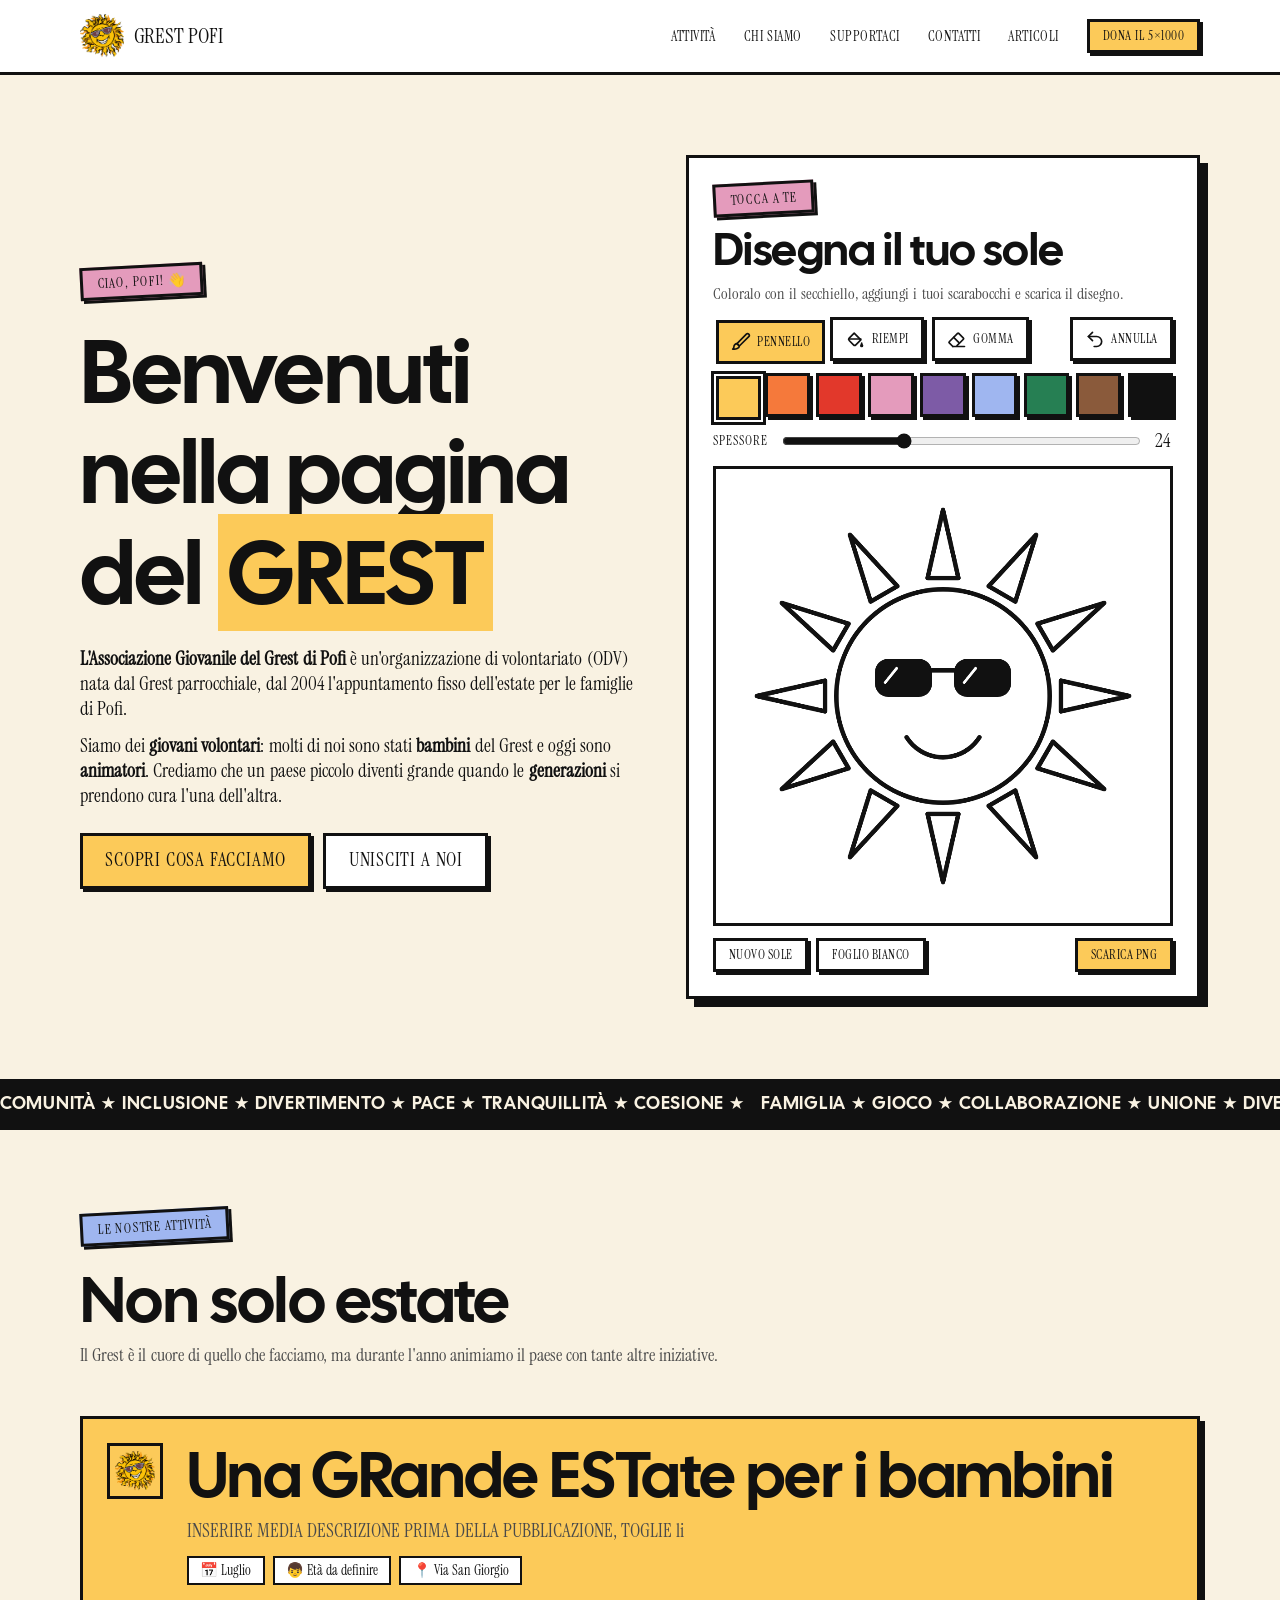
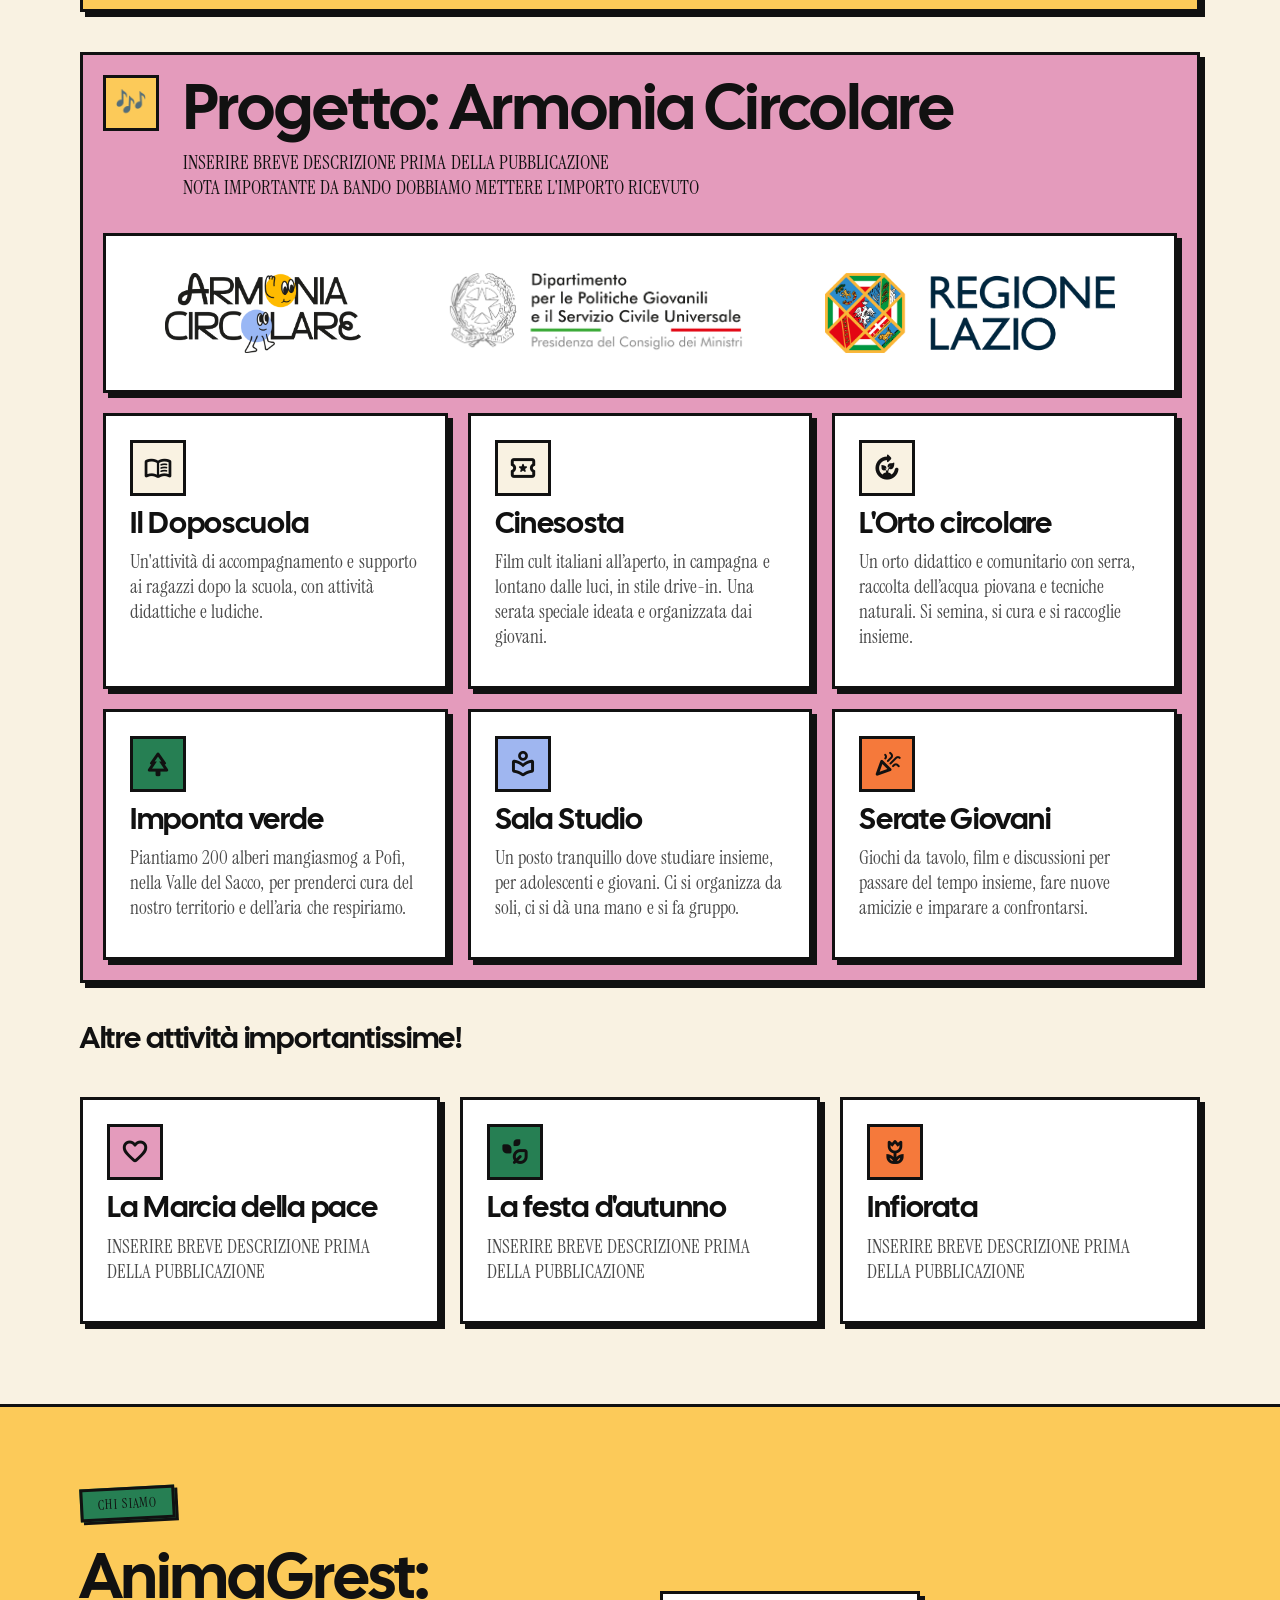
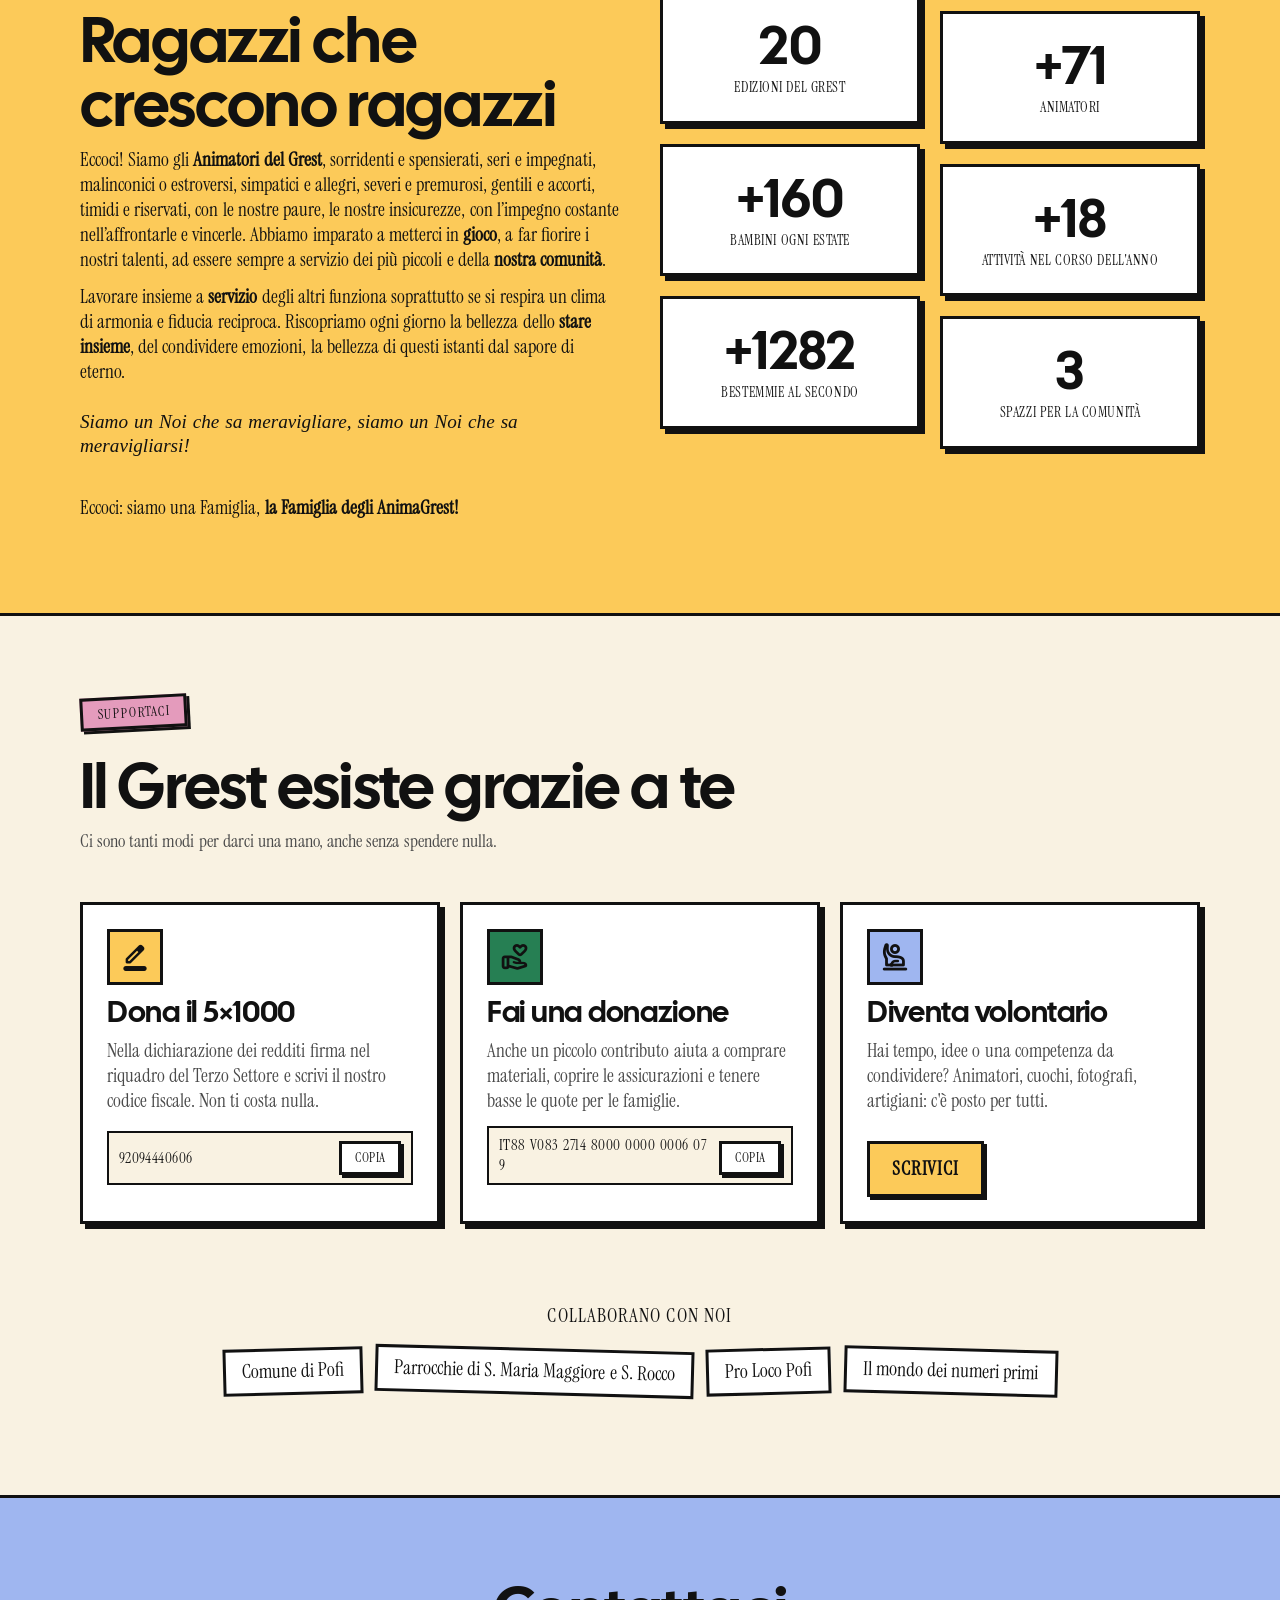
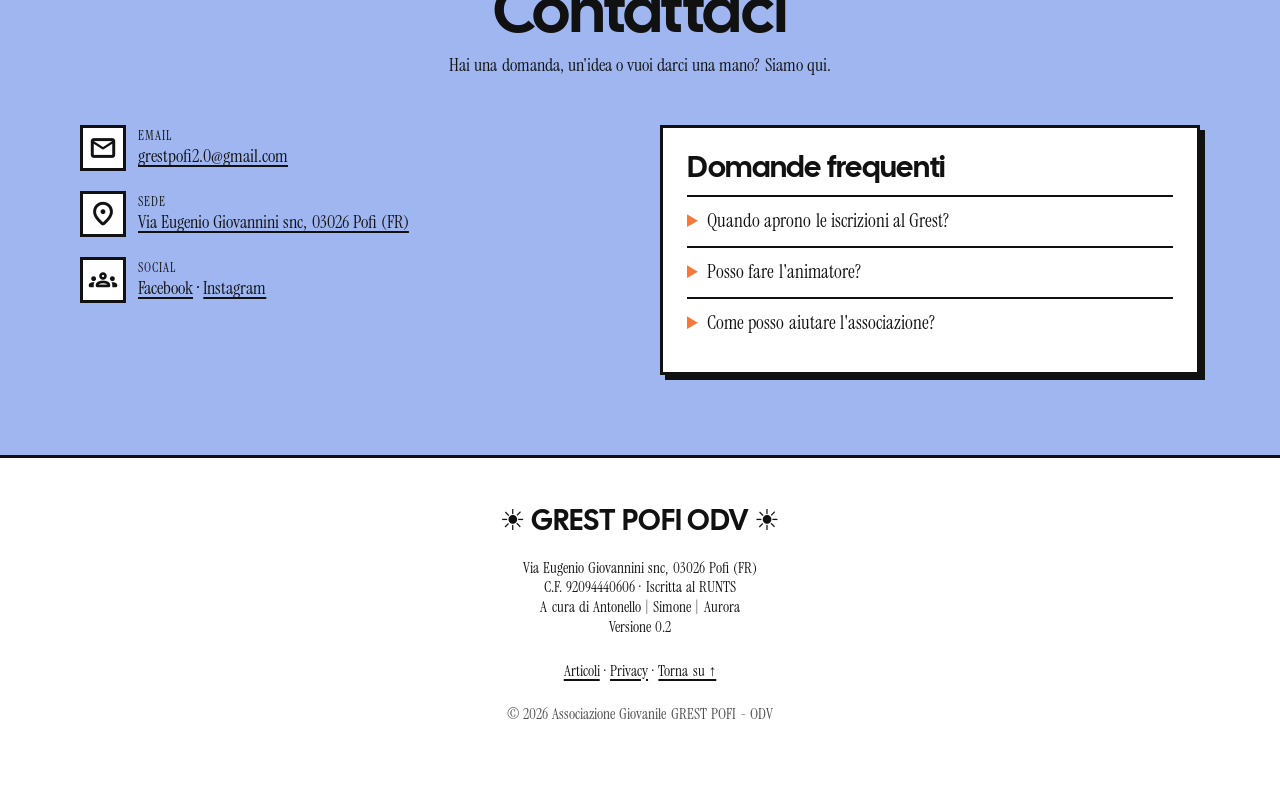
==== commit 9db967c0: "Splash interattiva, numeri animati, nastro e tasto Indietro - index.html: al posto del riquadro <fig" ====
--- a/index.html
+++ b/index.html
@@ -75,32 +75,82 @@
           </div>
         </div>
 
-        <!-- Riquadro immagine: sostituite il disegno con una foto
-             <img src="img/hero.jpg" alt="Descrizione della foto">
-             I colori del disegno sono scritti qui dentro e non seguono la palette:
-             è solo un segnaposto. -->
-        <figure class="hero__media box">
-          <svg viewBox="0 0 400 300" role="img" aria-label="Illustrazione: il sole sopra le colline di Pofi">
-            <rect width="400" height="300" fill="#36b6f2"/>
-            <circle cx="290" cy="95" r="52" fill="#ffd23f" stroke="#111111" stroke-width="5"/>
-            <path d="M0 215 Q90 150 180 200 T400 175 V300 H0Z" fill="#6fdcb4" stroke="#111111" stroke-width="5"/>
-            <path d="M0 255 Q120 205 240 245 T400 235 V300 H0Z" fill="#ffb38a" stroke="#111111" stroke-width="5"/>
-            <g fill="#ffffff" stroke="#111111" stroke-width="5">
-              <rect x="70" y="150" width="48" height="52"/>
-              <path d="M64 152 L94 122 L124 152Z"/>
-              <rect x="128" y="130" width="22" height="70"/>
-              <path d="M124 132 L139 108 L154 132Z"/>
-            </g>
-          </svg>
-        </figure>
-      </div>
-
-      <!-- Nastro scorrevole: per cambiare le parole modificate entrambe le liste -->
+        <!-- =====================================================
+             LAVAGNA "DISEGNA IL TUO SOLE"
+             Lo stile è in css/style.css (sezione "Lavagna"), il codice in js/lavagna.js.
+             PRIVACY: il disegno resta sul dispositivo di chi lo fa,
+             non viene inviato né salvato da nessuna parte.
+             ===================================================== -->
+        <div class="lavagna">
+          <p class="sticker sticker--rosa">Tocca a te</p>
+          <h2 class="lavagna__titolo">Disegna il tuo sole</h2>
+          <p class="lavagna__aiuto">Coloralo con il secchiello, aggiungi i tuoi scarabocchi e scarica il disegno.</p>
+
+          <!-- Strumenti: aria-pressed="true" indica quello scelto -->
+          <div class="lavagna__barra" role="group" aria-label="Strumenti">
+            <button type="button" class="lavagna__strumento" data-strumento="pennello" aria-pressed="true" aria-label="Pennello">
+              <svg viewBox="0 0 24 24" fill="none" stroke="currentColor" stroke-width="2" stroke-linecap="round" stroke-linejoin="round" aria-hidden="true"><path d="M18.4 2.6a2 2 0 0 1 2.9 2.9L10 16.8 7.2 14z"/><path d="M7.2 14c-2 0-3.7 1.6-3.7 3.6 0 1.4-.8 2.4-1.5 2.9 4 .6 8-1 8-3.7z"/></svg>
+              <span>Pennello</span>
+            </button>
+            <button type="button" class="lavagna__strumento" data-strumento="riempi" aria-pressed="false" aria-label="Riempi">
+              <svg viewBox="0 0 24 24" fill="none" stroke="currentColor" stroke-width="2" stroke-linecap="round" stroke-linejoin="round" aria-hidden="true"><path d="m5 11 6-6 8 8-6 6a2 2 0 0 1-2.8 0L5 13.8a2 2 0 0 1 0-2.8z"/><path d="M5 12h14"/><path d="M20 17c0 1.5 1 2.2 1 3a1 1 0 0 1-2 0c0-.8 1-1.5 1-3z"/></svg>
+              <span>Riempi</span>
+            </button>
+            <button type="button" class="lavagna__strumento" data-strumento="gomma" aria-pressed="false" aria-label="Gomma">
+              <svg viewBox="0 0 24 24" fill="none" stroke="currentColor" stroke-width="2" stroke-linecap="round" stroke-linejoin="round" aria-hidden="true"><path d="m7 21-4.3-4.3a1 1 0 0 1 0-1.4l10-10a1 1 0 0 1 1.4 0l5.6 5.6a1 1 0 0 1 0 1.4L12 20"/><path d="M7 21h14"/><path d="m8 10 6 6"/></svg>
+              <span>Gomma</span>
+            </button>
+            <button type="button" class="lavagna__strumento lavagna__strumento--annulla" data-azione="annulla" aria-label="Annulla">
+              <svg viewBox="0 0 24 24" fill="none" stroke="currentColor" stroke-width="2" stroke-linecap="round" stroke-linejoin="round" aria-hidden="true"><path d="M9 14 4 9l5-5"/><path d="M4 9h10a6 6 0 0 1 0 12h-3"/></svg>
+              <span>Annulla</span>
+            </button>
+          </div>
+
+          <!-- Colori: per aggiungerne uno copiate una riga e cambiate
+               data-colore, --colore e aria-label (il nome letto ad alta voce).
+               Il bianco non c'è: per cancellare si usa la Gomma. -->
+          <div class="lavagna__colori" role="group" aria-label="Colori">
+            <button type="button" class="lavagna__colore" data-colore="#fcca59" style="--colore:#fcca59" aria-label="Giallo" aria-pressed="true"></button>
+            <button type="button" class="lavagna__colore" data-colore="#f5793b" style="--colore:#f5793b" aria-label="Arancione" aria-pressed="false"></button>
+            <button type="button" class="lavagna__colore" data-colore="#e2382b" style="--colore:#e2382b" aria-label="Rosso" aria-pressed="false"></button>
+            <button type="button" class="lavagna__colore" data-colore="#e49bbc" style="--colore:#e49bbc" aria-label="Rosa" aria-pressed="false"></button>
+            <button type="button" class="lavagna__colore" data-colore="#7d5ba6" style="--colore:#7d5ba6" aria-label="Viola" aria-pressed="false"></button>
+            <button type="button" class="lavagna__colore" data-colore="#9fb6f0" style="--colore:#9fb6f0" aria-label="Azzurro" aria-pressed="false"></button>
+            <button type="button" class="lavagna__colore" data-colore="#267f53" style="--colore:#267f53" aria-label="Verde" aria-pressed="false"></button>
+            <button type="button" class="lavagna__colore" data-colore="#8a5a3b" style="--colore:#8a5a3b" aria-label="Marrone" aria-pressed="false"></button>
+            <button type="button" class="lavagna__colore" data-colore="#111111" style="--colore:#111111" aria-label="Nero" aria-pressed="false"></button>
+          </div>
+
+          <div class="lavagna__spessore">
+            <label for="lavagna-spessore">Spessore</label>
+            <input type="range" id="lavagna-spessore" min="6" max="60" step="2" value="24">
+            <output for="lavagna-spessore" data-spessore>24</output>
+          </div>
+
+          <!-- Il foglio da disegno: 1000×1000 pixel, ridimensionato dal CSS -->
+          <canvas class="lavagna__tela" width="1000" height="1000" role="img" aria-label="Lavagna da disegno con un sole da colorare"></canvas>
+
+          <div class="lavagna__azioni">
+            <button type="button" class="btn btn--small" data-azione="nuovo-sole">Nuovo sole</button>
+            <button type="button" class="btn btn--small" data-azione="foglio-bianco">Foglio bianco</button>
+            <button type="button" class="btn btn--primary btn--small" data-azione="scarica">Scarica PNG</button>
+          </div>
+
+          <!-- Messaggi per i lettori di schermo (invisibile) -->
+          <p class="sr-only" aria-live="polite" data-annuncio></p>
+        </div>
+      </div>
+
+      <!-- Nastro scorrevole: scrivete le parole qui, una volta sola.
+           Il JavaScript (js/main.js, punto 5) le ripete da solo quante volte
+           serve per riempire lo schermo, così il nastro non resta mai vuoto. -->
       <div class="ribbon" aria-hidden="true">
         <div class="ribbon__track">
-          <span>Comunità ★ Inclusione ★ Divertimento ★ Pace ★ Tranquillità ★ Coesione ★</span>
-          <span>Famiglia ★ Gioco ★ Collaborazione ★ Unione ★ Diversità ★ Volontariato ★</span>
-          <span>Armonia ★ Esplorazione ★ Assertività ★ Spensieratezza ★ Gruppo ★ Compagnia ★</span>
+          <div class="ribbon__gruppo">
+            <span>Comunità ★ Inclusione ★ Divertimento ★ Pace ★ Tranquillità ★ Coesione ★</span>
+            <span>Famiglia ★ Gioco ★ Collaborazione ★ Unione ★ Diversità ★ Volontariato ★</span>
+            <span>Armonia ★ Esplorazione ★ Assertività ★ Spensieratezza ★ Gruppo ★ Compagnia ★</span>
+          </div>
         </div>
       </div>
     </section>
@@ -404,5 +454,6 @@
   </footer>
 
   <script src="js/main.js"></script>
+  <script src="js/lavagna.js"></script>
 </body>
 </html>
--- a/css/style.css
+++ b/css/style.css
@@ -323,12 +323,75 @@
 .hero__subtitle { max-width: 34rem; font-size: 1.2rem; color: var(--c-muted); }
 .hero__subtitle strong { color: var(--c-ink); }
 .hero__actions { display: flex; flex-wrap: wrap; gap: var(--space-s); margin-top: var(--space-m); }
-.hero__media { margin: 0; overflow: hidden; transform: rotate(1.5deg); }
-.hero__media img { width: 100%; aspect-ratio: 4 / 3; object-fit: cover; }
+.hero__inner > * { min-width: 0; }   /* senza, la lavagna (larga 1000px "veri") allargherebbe la pagina */
 
 @media (max-width: 860px) {
   .hero__inner { grid-template-columns: 1fr; padding-block: var(--space-l); }
-  .hero__media { transform: none; }
+}
+
+/* Lavagna "Disegna il tuo sole" (codice in js/lavagna.js).
+   NB: la lavagna NON è ruotata come gli adesivi, altrimenti il
+   tratto non cadrebbe esattamente sotto il dito. */
+.lavagna {
+  display: grid; gap: var(--space-s);
+  padding: var(--space-m);
+  background: var(--c-paper);
+  border: var(--border);
+  box-shadow: var(--shadow-lg);
+}
+.lavagna .sticker { justify-self: start; margin-bottom: 0; }
+.lavagna__titolo { font-size: clamp(2.2rem, 4vw, 2.8rem); margin: 0; }
+.lavagna__aiuto { margin: 0; color: var(--c-muted); font-size: 1rem; }
+
+/* Riga degli strumenti */
+.lavagna__barra { display: flex; flex-wrap: wrap; gap: .5rem; }
+.lavagna__strumento {
+  display: inline-flex; align-items: center; gap: .4rem;
+  min-height: 44px;                      /* misura minima comoda per il dito */
+  padding: .4rem .75rem;
+  font: inherit; font-size: .8rem; text-transform: uppercase; letter-spacing: .04em;
+  color: var(--c-ink); background: var(--c-paper);
+  border: var(--border); box-shadow: var(--shadow-sm);
+  cursor: pointer;
+  transition: transform .1s, box-shadow .1s;
+}
+.lavagna__strumento svg { width: 20px; height: 20px; flex-shrink: 0; }
+/* Strumento scelto: giallo e "schiacciato" */
+.lavagna__strumento[aria-pressed="true"] { background: var(--AC-giallo); transform: translate(3px, 3px); box-shadow: none; }
+.lavagna__strumento--annulla { margin-left: auto; }
+
+/* Tavolozza: tutti i colori su una riga, ogni quadratino prende il colore da --colore */
+.lavagna__colori { display: grid; grid-template-columns: repeat(9, minmax(0, 1fr)); gap: .4rem; }
+.lavagna__colore {
+  width: 100%; aspect-ratio: 1 / 1; max-height: 44px; padding: 0;
+  background: var(--colore);
+  border: var(--border); box-shadow: var(--shadow-sm);
+  cursor: pointer;
+  transition: transform .1s, box-shadow .1s;
+}
+.lavagna__colore[aria-pressed="true"] { transform: translate(3px, 3px); box-shadow: none; outline: 3px solid var(--c-ink); outline-offset: 2px; }
+
+/* Spessore del pennello */
+.lavagna__spessore { display: flex; align-items: center; gap: var(--space-s); }
+.lavagna__spessore label { font-size: .8rem; text-transform: uppercase; letter-spacing: .08em; }
+.lavagna__spessore input { flex: 1; min-width: 0; accent-color: var(--c-ink); }
+.lavagna__spessore output { min-width: 2ch; font-variant-numeric: tabular-nums; }
+
+/* Il foglio da disegno */
+.lavagna__tela {
+  display: block; width: 100%; height: auto; aspect-ratio: 1 / 1;
+  background: #ffffff;
+  border: var(--border);
+  touch-action: none;                    /* sul telefono il dito disegna invece di scorrere la pagina */
+  cursor: crosshair;
+}
+
+.lavagna__azioni { display: flex; flex-wrap: wrap; gap: .5rem; }
+.lavagna__azioni .btn--primary { margin-left: auto; }
+
+@media (max-width: 480px) {
+  .lavagna { padding: var(--space-s); }
+  .lavagna__strumento span { display: none; }   /* sul telefono piccolo restano solo le icone */
 }
 
 /* Nastro scorrevole */
@@ -338,9 +401,21 @@
   font-family: var(--font-primario); font-size: 1.1rem; text-transform: uppercase; letter-spacing: .04em;
   padding-block: .8rem;
 }
-.ribbon__track { display: flex; width: max-content; animation: scorri 30s linear infinite; }
+/* Come funziona: js/main.js (punto 5) ripete le parole finché il gruppo
+   è più largo dello schermo, poi lo duplica. Il nastro entra da destra
+   (nastro-entra) e poi gira all'infinito spostandosi di metà (nastro-gira):
+   le due metà sono identiche, quindi il salto non si vede.
+   Le durate le calcola il JavaScript, per avere sempre la stessa velocità. */
+.ribbon__track { display: flex; width: max-content; }
+.ribbon__gruppo { display: flex; flex-shrink: 0; }
 .ribbon__track span { padding-right: 1rem; white-space: nowrap; }
-@keyframes scorri { to { transform: translateX(-50%); } }
+.ribbon.is-pronto .ribbon__track {
+  animation:
+    nastro-entra var(--durata-entrata, 10s) linear,
+    nastro-gira var(--durata-giro, 30s) linear var(--durata-entrata, 10s) infinite;
+}
+@keyframes nastro-entra { from { transform: translateX(var(--larghezza-nastro, 100vw)); } to { transform: translateX(0); } }
+@keyframes nastro-gira  { to { transform: translateX(-50%); } }
 
 /* Card */
 .cards { display: grid; gap: var(--gutter); grid-template-columns: repeat(auto-fit, minmax(250px, 1fr)); }
@@ -629,6 +704,11 @@
 .lettura__copertina img { width: 100%; border: var(--border); box-shadow: var(--shadow); }
 .lettura__head + .lettura__testo { margin-top: var(--space-l); }
 
+/* Tasto "← Indietro" sopra l'articolo, allineato alla colonna di testo
+   (42rem = la stessa misura di --colonna) */
+.lettura__indietro { max-width: 42rem; margin: var(--space-m) auto 0; }
+.lettura__indietro + .lettura { padding-top: var(--space-m); }
+
 /* Testo */
 .lettura__testo {
   font-family: var(--font-secondario);
